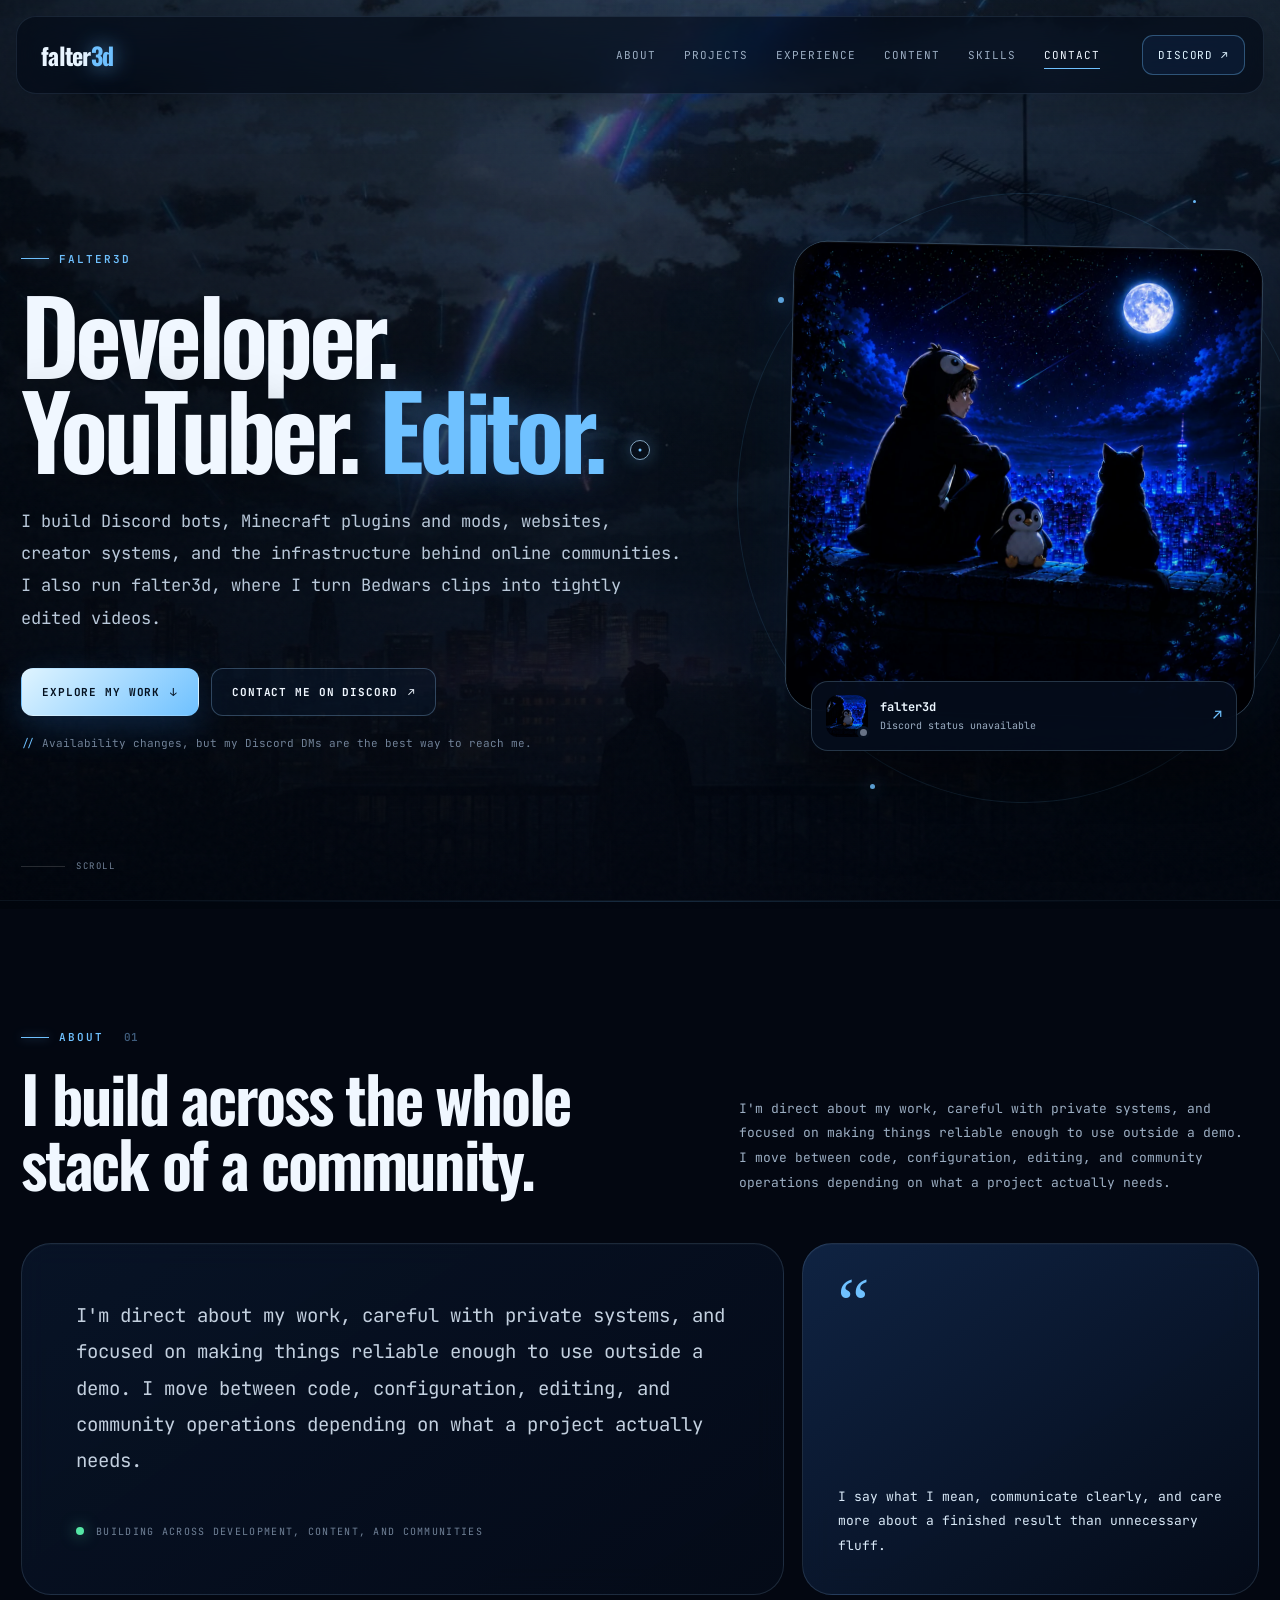
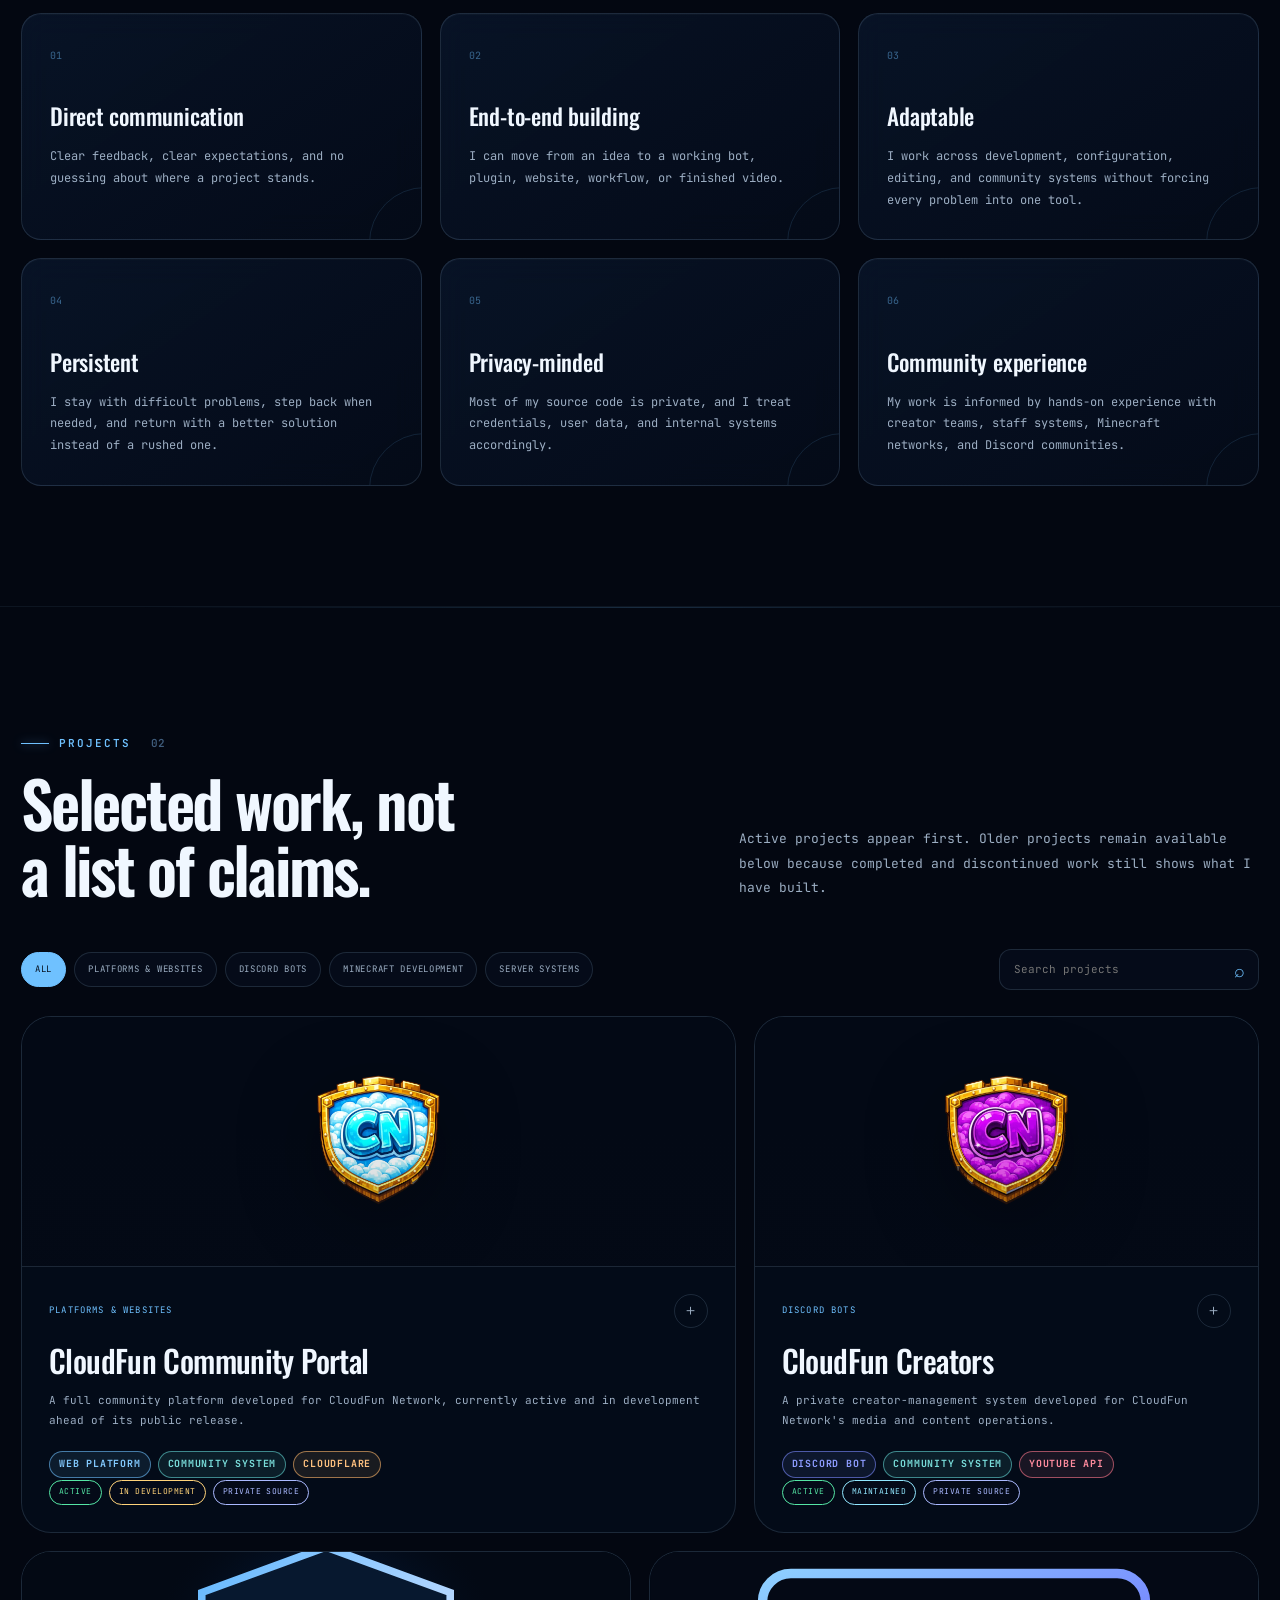
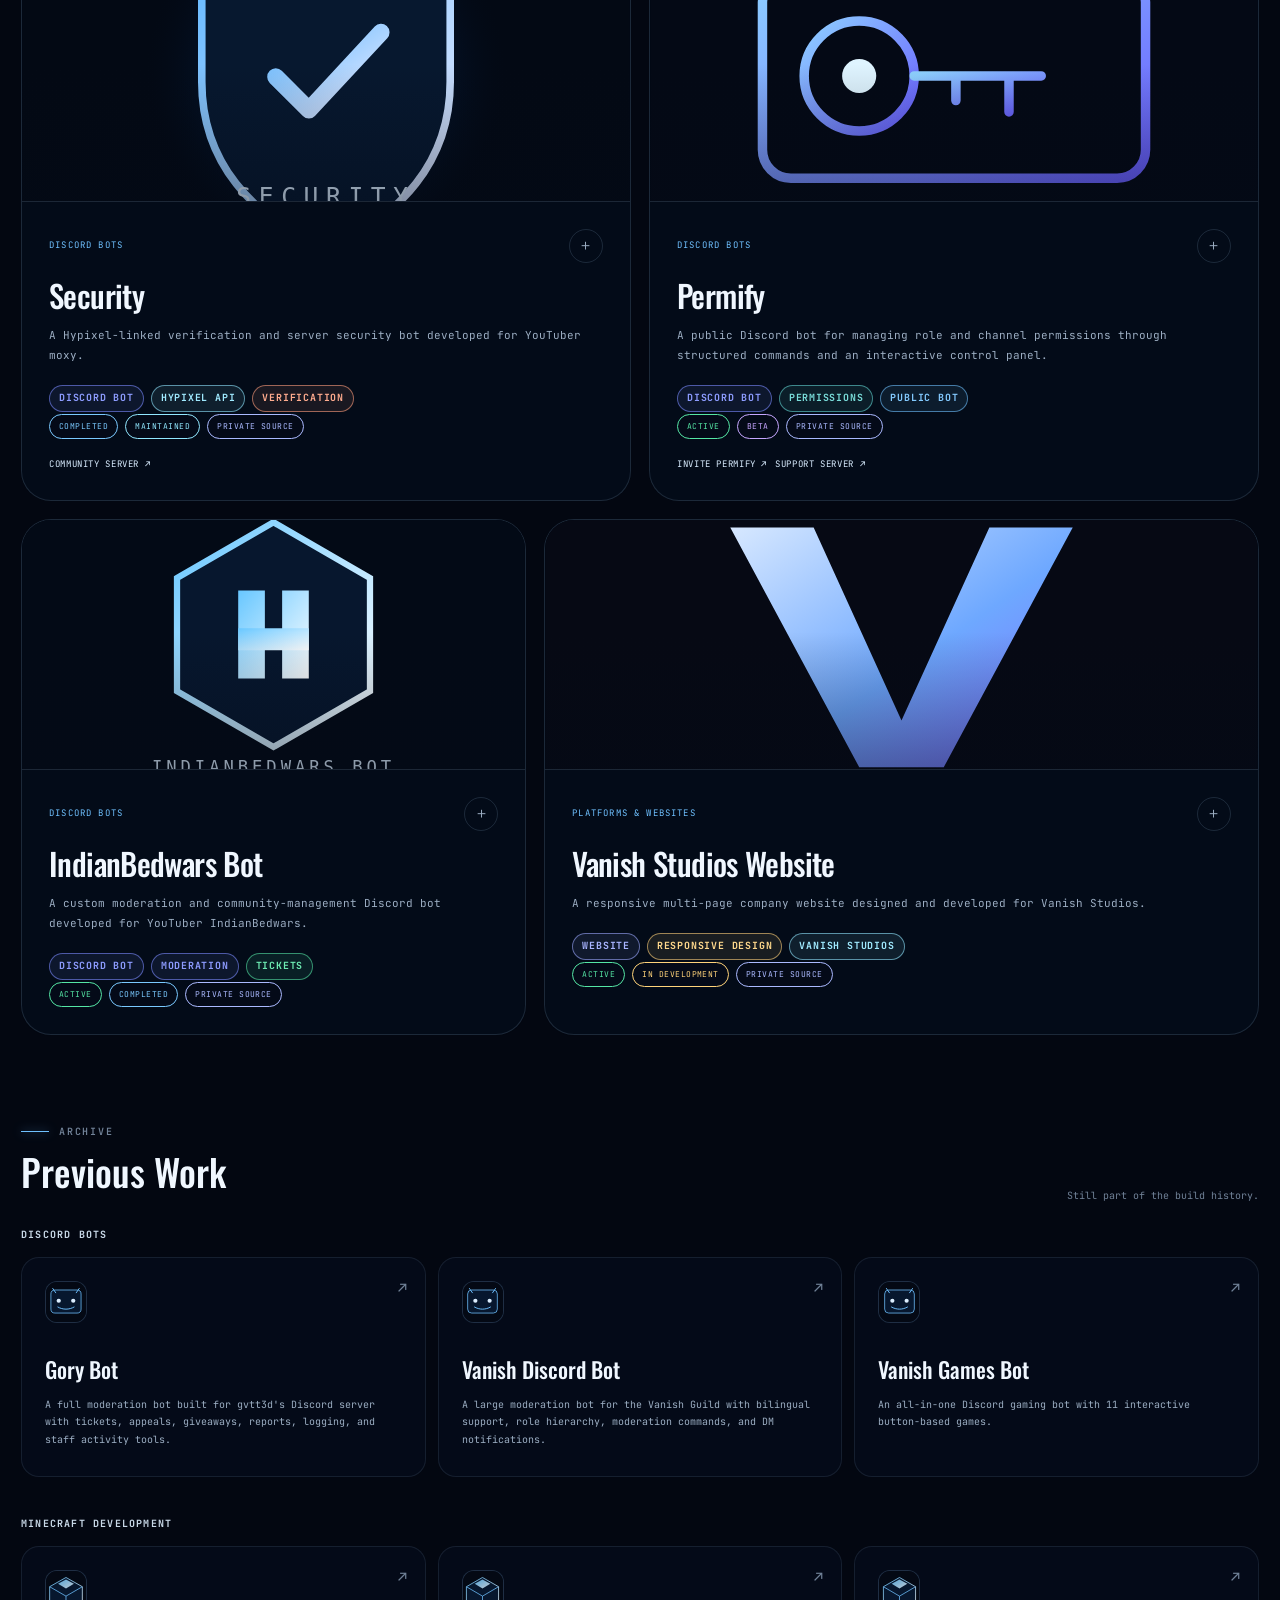
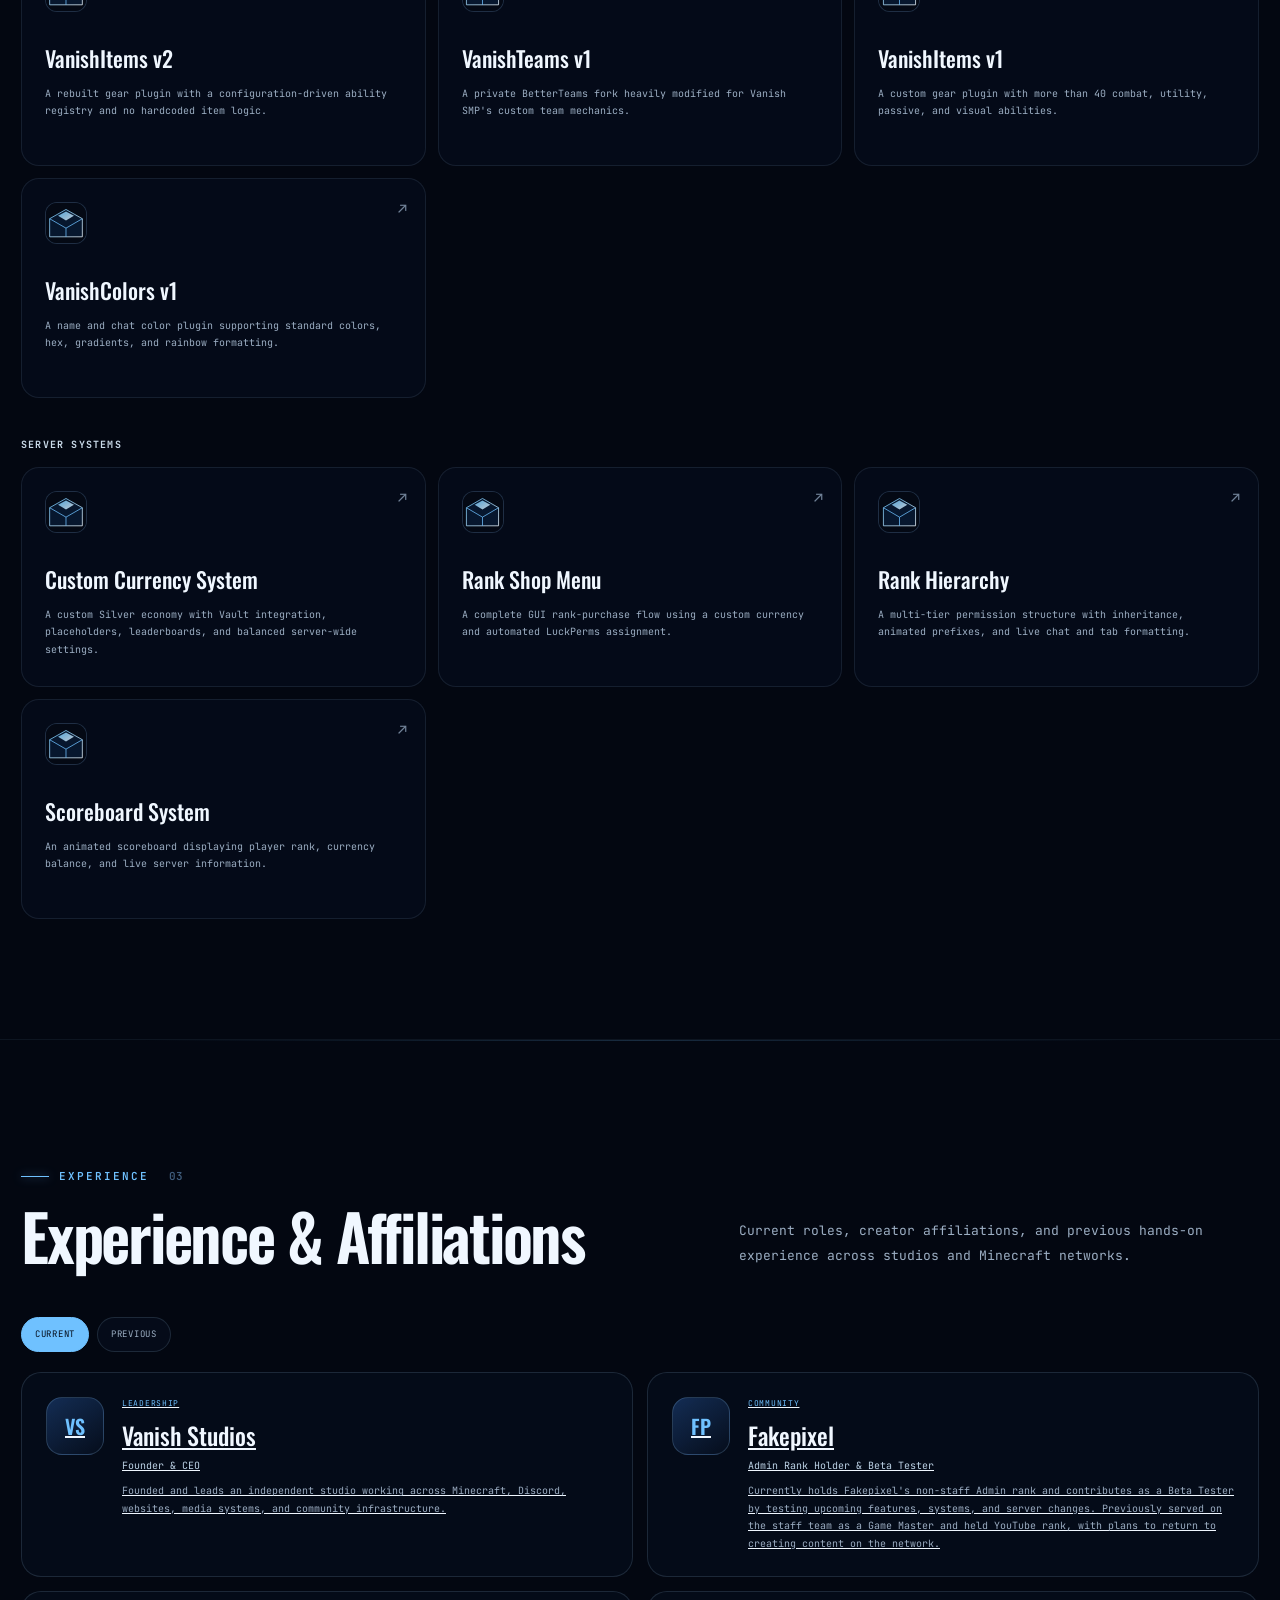
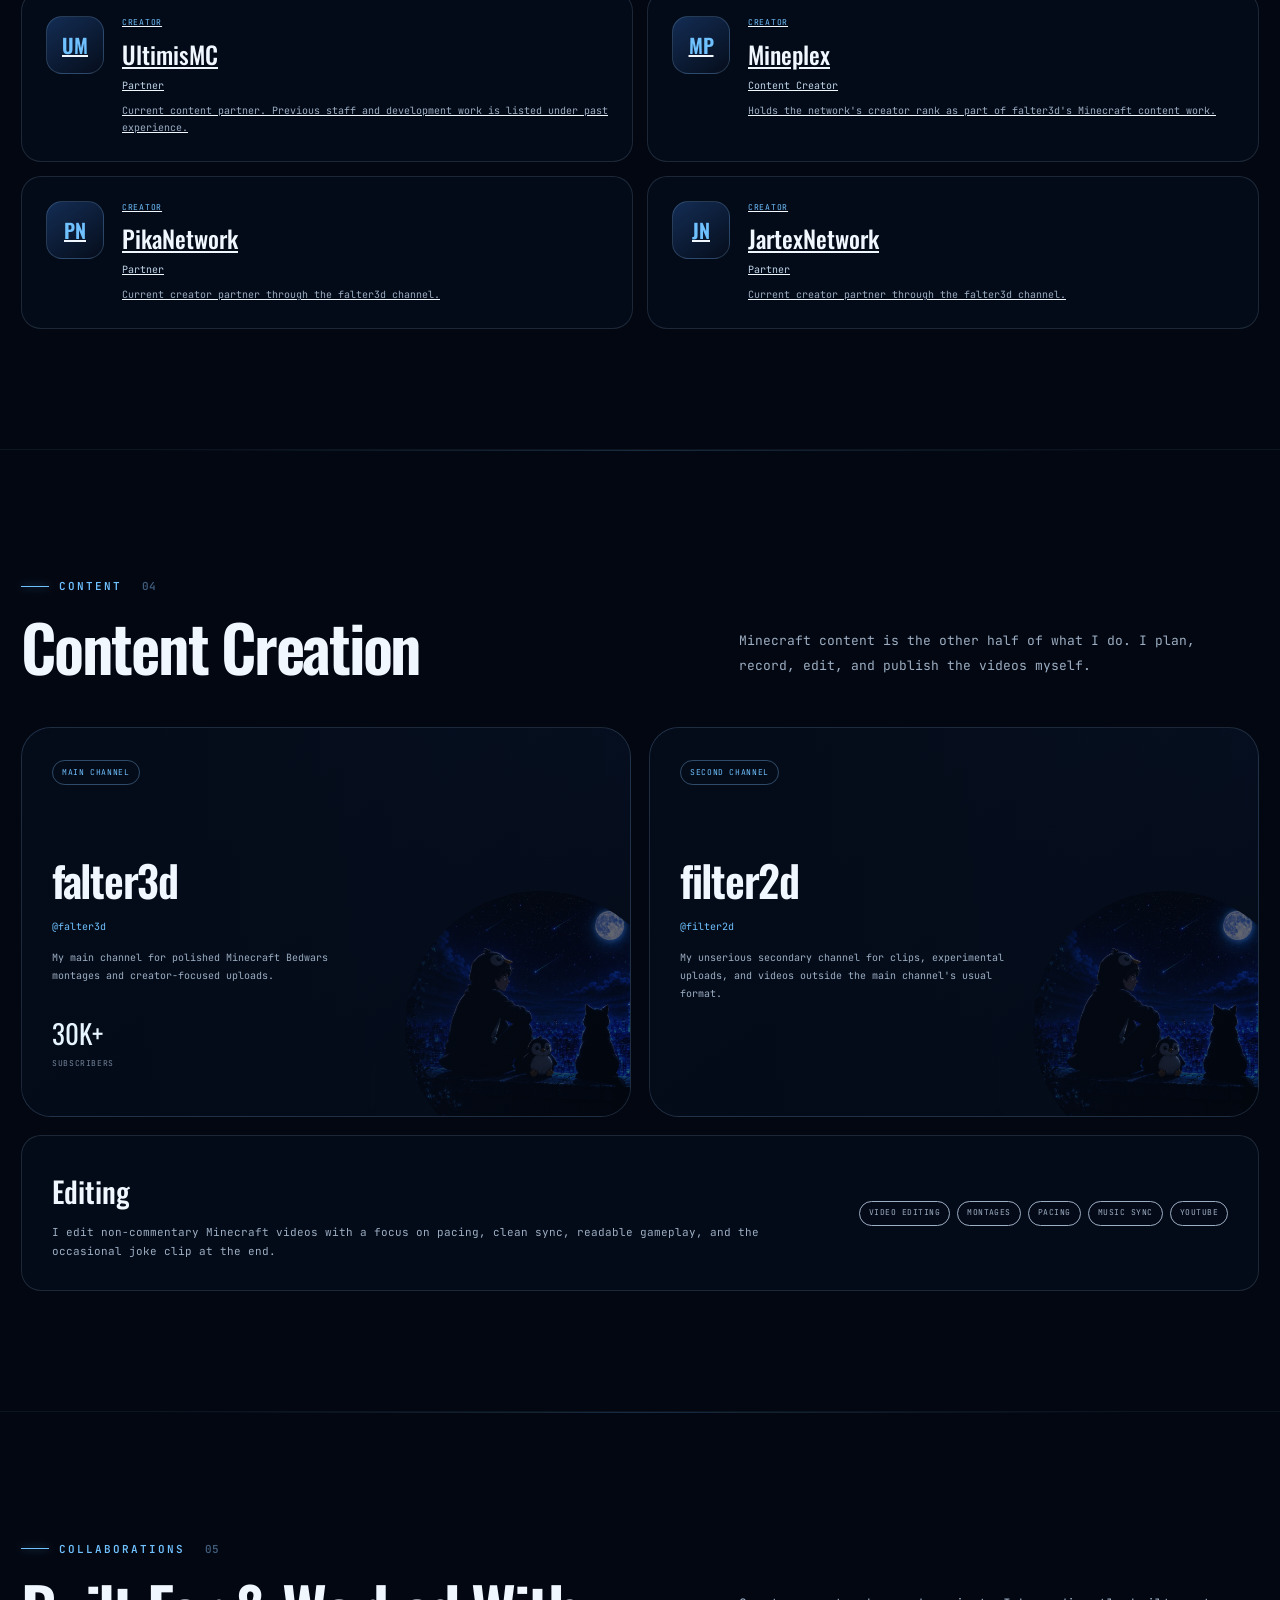
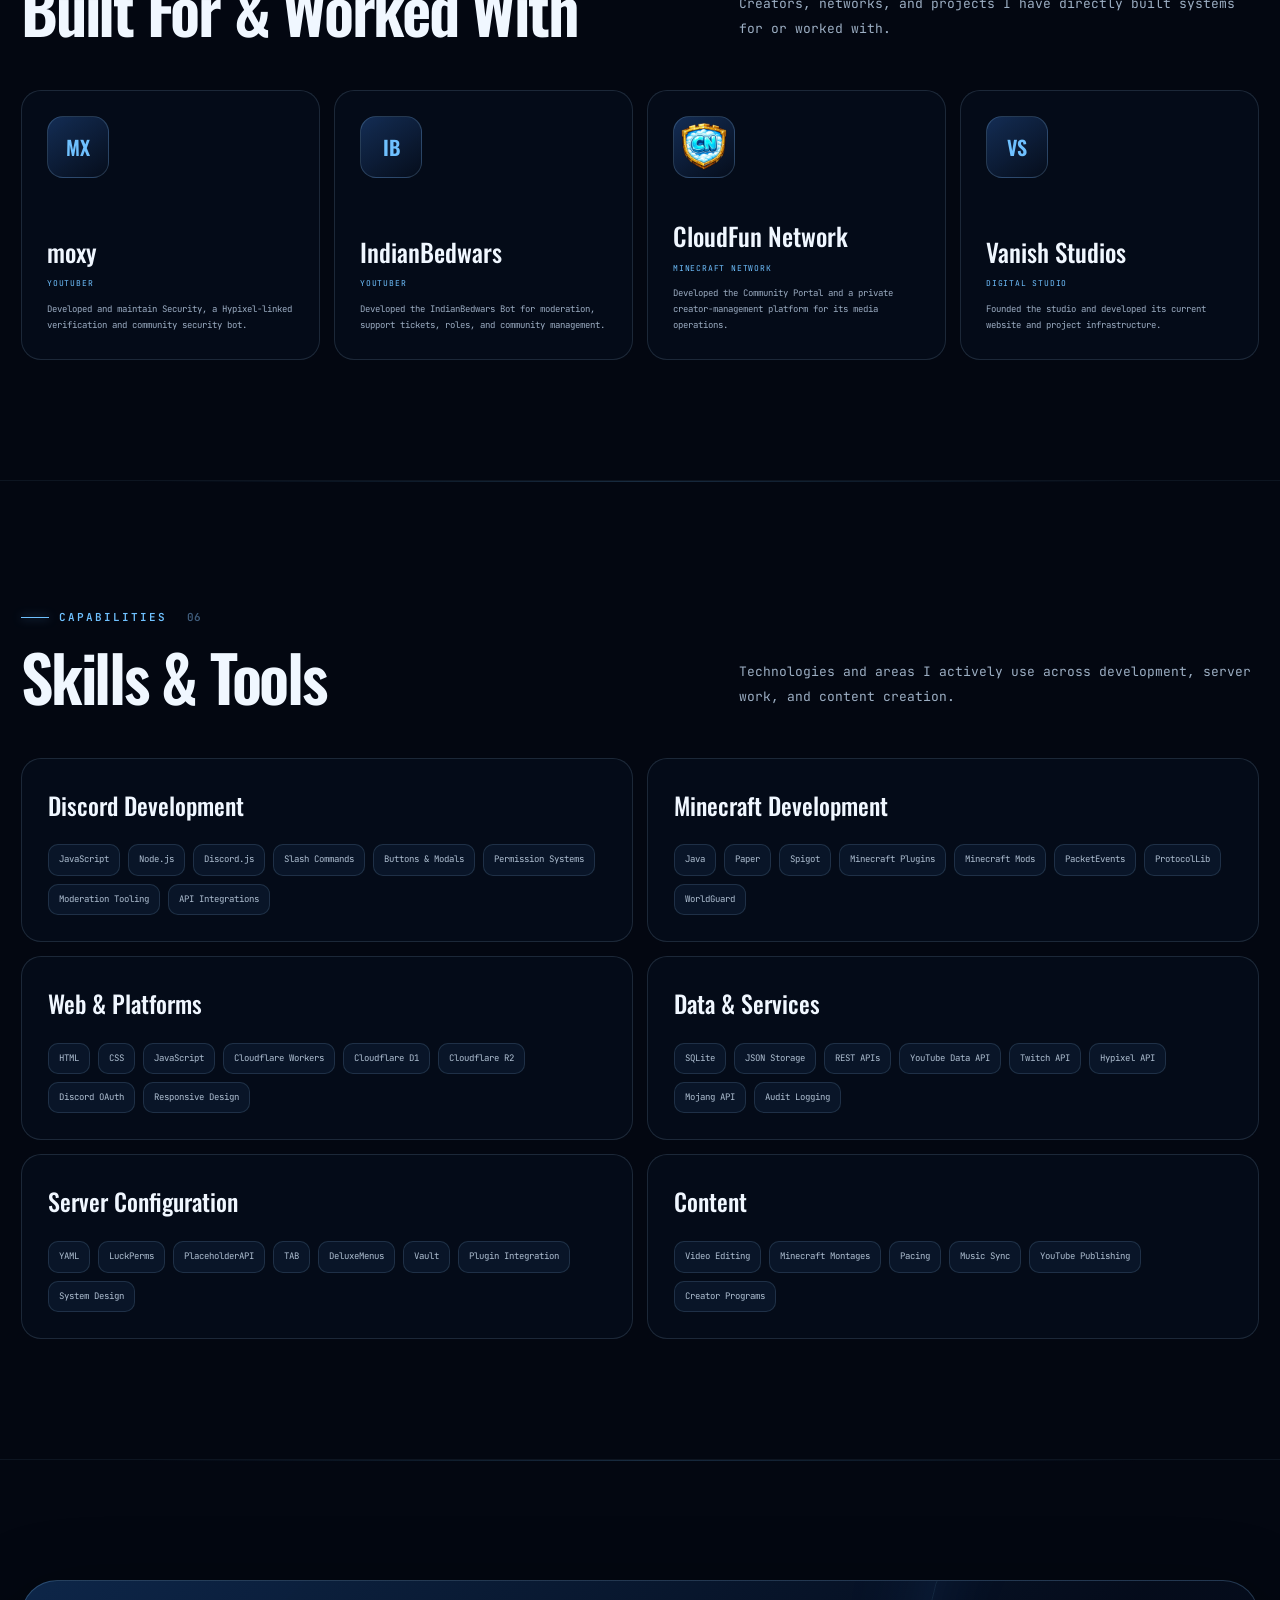
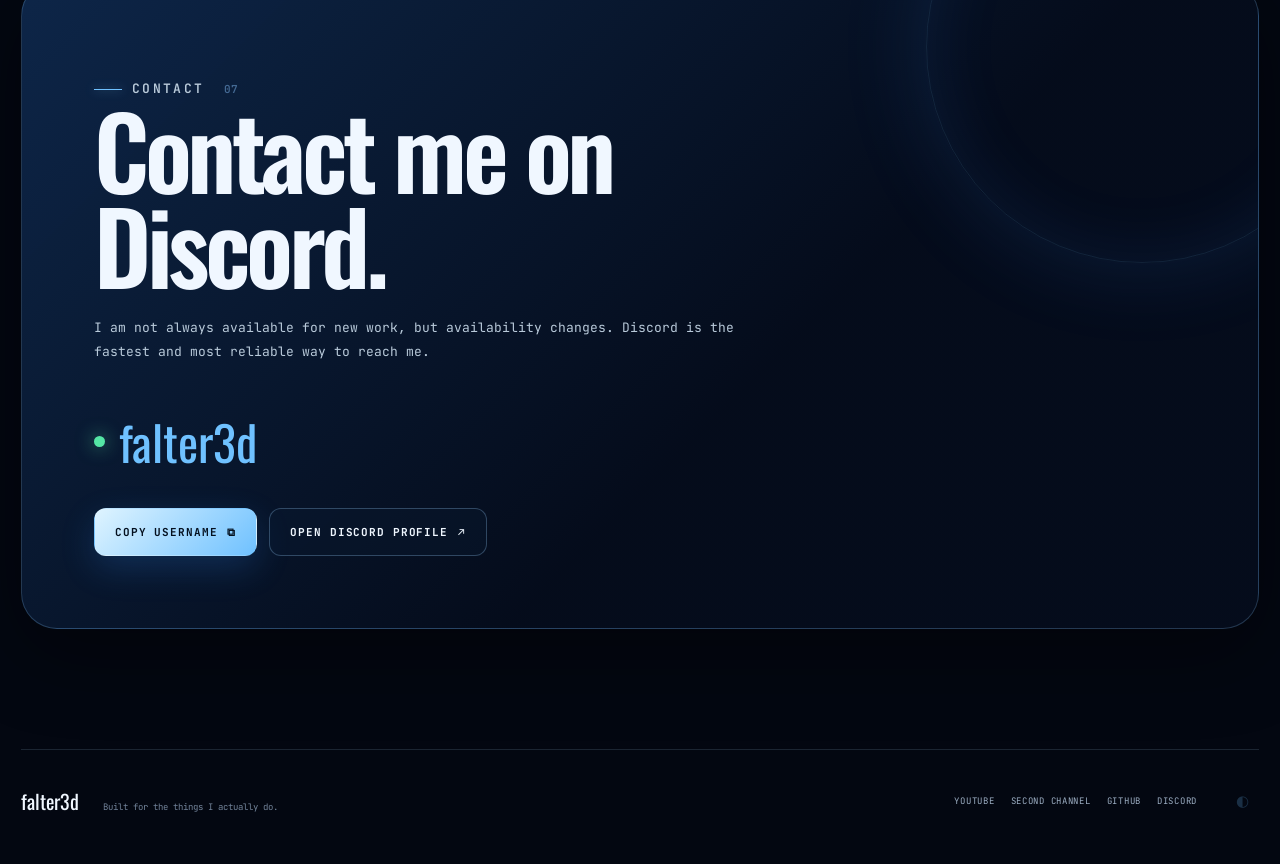
==== index.html @ 34c2b16e "Add files via upload" ====
<!doctype html>
<html lang="en">
<head>
  <meta charset="utf-8">
  <meta name="viewport" content="width=device-width, initial-scale=1">
  <meta name="theme-color" content="#040914">
  <meta name="description" content="Developer, YouTuber, and editor creating Discord bots, Minecraft projects, websites, community platforms, and more.">
  <meta property="og:type" content="website">
  <meta property="og:url" content="https://falter3d.github.io/">
  <meta property="og:title" content="falter3d — Developer, YouTuber & Editor">
  <meta property="og:description" content="Developer, YouTuber, and editor creating Discord bots, Minecraft projects, websites, community platforms, and more.">
  <meta property="og:image" content="https://falter3d.github.io/assets/images/profile.webp">
  <meta name="twitter:card" content="summary_large_image">
  <meta name="twitter:title" content="falter3d — Developer, YouTuber & Editor">
  <meta name="twitter:description" content="Developer, YouTuber, and editor creating Discord bots, Minecraft projects, websites, community platforms, and more.">
  <meta name="twitter:image" content="https://falter3d.github.io/assets/images/profile.webp">
  <title>falter3d — Developer, YouTuber & Editor</title>
  <link rel="canonical" href="https://falter3d.github.io/">
  <link rel="icon" type="image/png" href="assets/images/favicon.png">
  <link rel="manifest" href="site.webmanifest">
  <link rel="preconnect" href="https://fonts.googleapis.com">
  <link rel="preconnect" href="https://fonts.gstatic.com" crossorigin>
  <link href="https://fonts.googleapis.com/css2?family=JetBrains+Mono:wght@400;500;600;700&family=Oswald:wght@400;500;600;700&display=swap" rel="stylesheet">
  <link rel="stylesheet" href="assets/css/styles.css">
  <script src="config.js"></script>
  <script defer src="assets/js/api.js"></script>
  <script defer src="assets/js/app.js"></script>
</head>
<body>
  <div class="loading-screen" id="loading-screen" aria-hidden="true">
    <div class="loading-moon"><span></span></div>
    <p>loading falter3d</p>
  </div>

  <div class="background-layer" aria-hidden="true"></div>
  <div class="background-noise" aria-hidden="true"></div>
  <div class="mouse-glow" id="mouse-glow" aria-hidden="true"></div>
  <div class="custom-cursor" id="custom-cursor" aria-hidden="true"><span></span></div>

  <header class="site-header" id="site-header">
    <a class="brand" href="#top" aria-label="falter3d home">
      <span class="brand-word">falter</span><span class="brand-accent">3d</span>
    </a>
    <button class="nav-toggle" id="nav-toggle" type="button" aria-expanded="false" aria-controls="main-nav">Menu</button>
    <nav class="main-nav" id="main-nav" aria-label="Main navigation"></nav>
    <a class="nav-contact" href="#contact">Discord <span>↗</span></a>
  </header>

  <main id="top">
    <section class="hero section-shell" id="home">
      <div class="hero-copy reveal">
        <p class="eyebrow" id="hero-eyebrow"></p>
        <h1 id="hero-headline"></h1>
        <p class="hero-summary" id="hero-summary"></p>
        <div class="hero-actions" id="hero-actions"></div>
        <p class="hero-availability" id="hero-availability"></p>
      </div>
      <div class="hero-visual reveal" data-delay="100">
        <div class="profile-orbit" aria-hidden="true"><i></i><i></i><i></i></div>
        <figure class="profile-frame" id="profile-admin-trigger">
          <img id="profile-image" src="assets/images/profile.webp" alt="falter3d profile artwork">
          <span class="profile-shine" aria-hidden="true"></span>
        </figure>
        <a class="presence-card" id="presence-card" href="https://discord.com/users/184491496291041280" target="_blank" rel="noopener">
          <span class="presence-avatar-wrap">
            <img id="presence-avatar" src="assets/images/favicon.png" alt="">
            <i class="presence-dot offline" id="presence-dot"></i>
          </span>
          <span class="presence-copy">
            <strong>falter3d</strong>
            <small id="presence-text">Checking Discord status…</small>
          </span>
          <span class="presence-arrow">↗</span>
        </a>
      </div>
      <a class="scroll-cue" href="#about" aria-label="Scroll to about"><span></span>scroll</a>
    </section>

    <div id="dynamic-sections"></div>
  </main>

  <footer class="site-footer">
    <div>
      <span class="footer-brand">falter3d</span>
      <span class="footer-note">Built for the things I actually do.</span>
    </div>
    <div class="footer-socials" id="footer-socials"></div>
    <button class="admin-moon" id="admin-moon" type="button" aria-label="Open site editor" title="Site editor">◐</button>
  </footer>

  <dialog class="project-modal" id="project-modal">
    <button class="modal-close" id="modal-close" type="button" aria-label="Close project">×</button>
    <div id="project-modal-content"></div>
  </dialog>

  <div class="toast-stack" id="toast-stack" aria-live="polite"></div>

  <noscript>
    <div class="noscript">This portfolio needs JavaScript to load its configurable content.</div>
  </noscript>
</body>
</html>
---- assets/css/styles.css ----
:root {
  color-scheme: dark;
  --bg: #030711;
  --bg-deep: #01040a;
  --surface: rgba(7, 15, 31, 0.74);
  --surface-strong: rgba(6, 13, 28, 0.92);
  --surface-soft: rgba(17, 31, 57, 0.56);
  --line: rgba(174, 216, 255, 0.14);
  --line-strong: rgba(130, 197, 255, 0.34);
  --text: #f0f7ff;
  --muted: #9caec3;
  --muted-2: #718298;
  --accent: #6fc1ff;
  --accent-2: #7b72ff;
  --good: #55e6a5;
  --warning: #ffd37a;
  --danger: #ff8296;
  --display: "Oswald", sans-serif;
  --mono: "JetBrains Mono", monospace;
  --radius-sm: 12px;
  --radius: 20px;
  --radius-lg: 30px;
  --shadow: 0 24px 80px rgba(0, 0, 0, 0.42);
  --max: 1240px;
  --header-height: 78px;
}

* { box-sizing: border-box; }
html { scroll-behavior: smooth; scrollbar-width: thin; scrollbar-color: rgba(111,193,255,.6) #030711; }
body {
  margin: 0;
  min-width: 320px;
  overflow-x: hidden;
  background: var(--bg);
  color: var(--text);
  font-family: var(--mono);
  font-size: 15px;
  line-height: 1.7;
  -webkit-font-smoothing: antialiased;
}
body.modal-open { overflow: hidden; }
a { color: inherit; }
button, input, textarea, select { font: inherit; }
button { color: inherit; }
img { max-width: 100%; display: block; }
::selection { color: #06101f; background: var(--accent); }

.background-layer {
  position: fixed;
  inset: 0;
  z-index: -4;
  background:
    linear-gradient(180deg, rgba(1,4,12,.34), rgba(1,4,12,.78) 54%, #020711 100%),
    radial-gradient(circle at 78% 12%, rgba(55,132,255,.11), transparent 34%),
    url("../images/bg.jpg") center top / cover no-repeat;
  transform: scale(1.02);
}
.background-layer::after {
  content: "";
  position: absolute;
  inset: 0;
  background: linear-gradient(90deg, rgba(1,5,12,.72) 0%, rgba(1,5,12,.15) 45%, rgba(1,5,12,.48) 100%);
}
.background-noise {
  position: fixed;
  inset: 0;
  z-index: -3;
  pointer-events: none;
  opacity: .035;
  background-image: url("data:image/svg+xml,%3Csvg viewBox='0 0 180 180' xmlns='http://www.w3.org/2000/svg'%3E%3Cfilter id='n'%3E%3CfeTurbulence type='fractalNoise' baseFrequency='.86' numOctaves='4' stitchTiles='stitch'/%3E%3C/filter%3E%3Crect width='100%25' height='100%25' filter='url(%23n)' opacity='.6'/%3E%3C/svg%3E");
}

.loading-screen {
  position: fixed;
  inset: 0;
  z-index: 10000;
  display: grid;
  place-items: center;
  align-content: center;
  gap: 22px;
  background: #020610;
  transition: opacity .55s ease, visibility .55s ease;
}
.loading-screen.is-hidden { opacity: 0; visibility: hidden; }
.loading-screen p { margin: 0; color: var(--muted); font-size: 11px; letter-spacing: .24em; text-transform: uppercase; }
.loading-moon {
  position: relative;
  width: 70px;
  height: 70px;
  border-radius: 50%;
  border: 1px solid rgba(111,193,255,.5);
  box-shadow: 0 0 55px rgba(79,154,255,.3), inset -12px -8px 25px rgba(70,114,255,.22);
  animation: moon-pulse 1.6s ease-in-out infinite;
}
.loading-moon::before,
.loading-moon::after,
.loading-moon span {
  content: "";
  position: absolute;
  border-radius: 50%;
  background: rgba(164,214,255,.15);
}
.loading-moon::before { width: 13px; height: 13px; left: 16px; top: 17px; }
.loading-moon::after { width: 8px; height: 8px; right: 14px; top: 29px; }
.loading-moon span { width: 17px; height: 10px; left: 25px; bottom: 13px; }
@keyframes moon-pulse { 50% { transform: scale(1.05); box-shadow: 0 0 80px rgba(79,154,255,.48), inset -12px -8px 25px rgba(70,114,255,.28); } }

.site-header {
  position: fixed;
  top: 16px;
  left: 50%;
  z-index: 100;
  width: min(calc(100% - 32px), 1320px);
  height: var(--header-height);
  padding: 0 18px 0 24px;
  display: flex;
  align-items: center;
  gap: 30px;
  transform: translateX(-50%);
  border: 1px solid rgba(167,211,255,.11);
  border-radius: 20px;
  background: rgba(3, 9, 20, .64);
  backdrop-filter: blur(20px) saturate(125%);
  box-shadow: 0 12px 50px rgba(0,0,0,.18);
  transition: background .25s ease, border-color .25s ease, transform .25s ease;
}
.site-header.scrolled { background: rgba(3,9,20,.88); border-color: rgba(126,193,255,.22); }
.brand {
  flex: 0 0 auto;
  text-decoration: none;
  font-family: var(--display);
  font-weight: 700;
  font-size: 24px;
  letter-spacing: -.03em;
  line-height: 1;
}
.brand-word { color: #eaf5ff; }
.brand-accent { color: var(--accent); text-shadow: 0 0 22px rgba(111,193,255,.7); }
.main-nav { margin-left: auto; display: flex; align-items: center; gap: 4px; }
.main-nav a {
  position: relative;
  padding: 10px 12px;
  color: var(--muted);
  text-decoration: none;
  font-size: 11px;
  letter-spacing: .09em;
  text-transform: uppercase;
  transition: color .2s ease;
}
.main-nav a::after {
  content: "";
  position: absolute;
  left: 12px;
  right: 12px;
  bottom: 5px;
  height: 1px;
  background: var(--accent);
  transform: scaleX(0);
  transform-origin: left;
  transition: transform .2s ease;
}
.main-nav a:hover,
.main-nav a.active { color: var(--text); }
.main-nav a:hover::after,
.main-nav a.active::after { transform: scaleX(1); }
.nav-contact {
  padding: 10px 15px;
  border: 1px solid rgba(111,193,255,.35);
  border-radius: 11px;
  text-decoration: none;
  color: #dff3ff;
  font-size: 11px;
  letter-spacing: .08em;
  text-transform: uppercase;
  background: rgba(53,132,255,.08);
  transition: transform .2s ease, background .2s ease, border-color .2s ease;
}
.nav-contact:hover { transform: translateY(-2px); background: rgba(53,132,255,.16); border-color: rgba(111,193,255,.65); }
.nav-toggle { display: none; margin-left: auto; border: 0; background: none; font-size: 11px; letter-spacing: .1em; text-transform: uppercase; }

.section-shell {
  width: min(calc(100% - 42px), var(--max));
  margin-inline: auto;
}
.hero {
  position: relative;
  min-height: 100svh;
  padding: calc(var(--header-height) + 105px) 0 88px;
  display: grid;
  grid-template-columns: minmax(0, 1.15fr) minmax(340px, .85fr);
  align-items: center;
  gap: clamp(40px, 7vw, 100px);
}
.hero-copy { max-width: 790px; }
.eyebrow,
.section-kicker {
  display: inline-flex;
  align-items: center;
  gap: 10px;
  margin: 0 0 18px;
  color: var(--accent);
  font-size: 11px;
  font-weight: 600;
  letter-spacing: .18em;
  text-transform: uppercase;
}
.eyebrow::before,
.section-kicker::before { content: ""; width: 28px; height: 1px; background: var(--accent); box-shadow: 0 0 10px rgba(111,193,255,.7); }
.hero h1 {
  max-width: 800px;
  margin: 0;
  font-family: var(--display);
  font-size: clamp(58px, 8vw, 116px);
  font-weight: 600;
  letter-spacing: -.045em;
  line-height: .93;
  text-wrap: balance;
  text-shadow: 0 8px 50px rgba(0,0,0,.38);
}
.hero h1 .accent-word { color: var(--accent); text-shadow: 0 0 40px rgba(88,162,255,.35); }
.hero-summary { max-width: 720px; margin: 28px 0 0; color: #b9c8d9; font-size: clamp(14px, 1.5vw, 17px); line-height: 1.9; }
.hero-actions { display: flex; flex-wrap: wrap; gap: 12px; margin-top: 34px; }
.button {
  min-height: 48px;
  padding: 0 20px;
  display: inline-flex;
  align-items: center;
  justify-content: center;
  gap: 10px;
  border: 1px solid transparent;
  border-radius: 12px;
  text-decoration: none;
  font-size: 11px;
  font-weight: 700;
  letter-spacing: .08em;
  text-transform: uppercase;
  cursor: pointer;
  transition: transform .2s ease, border-color .2s ease, background .2s ease, color .2s ease, box-shadow .2s ease;
}
.button:hover { transform: translateY(-3px); }
.button.primary { color: #04101f; background: linear-gradient(135deg, #dff4ff, var(--accent)); box-shadow: 0 12px 35px rgba(48,143,255,.2); }
.button.primary:hover { box-shadow: 0 18px 50px rgba(48,143,255,.34); }
.button.secondary { color: var(--text); border-color: rgba(155,209,255,.28); background: rgba(10,25,48,.45); }
.button.secondary:hover { border-color: rgba(155,209,255,.58); background: rgba(20,48,87,.55); }
.button.ghost { min-height: 40px; padding-inline: 14px; border-color: var(--line); color: var(--muted); background: rgba(7,15,30,.45); }
.button.ghost:hover { color: var(--text); border-color: var(--line-strong); }
.hero-availability { margin: 18px 0 0; color: var(--muted-2); font-size: 11px; }
.hero-availability::before { content: "// "; color: var(--accent); }

.hero-visual { position: relative; width: min(100%, 470px); margin-left: auto; }
.profile-frame {
  position: relative;
  z-index: 2;
  aspect-ratio: 1;
  margin: 0;
  overflow: hidden;
  border: 1px solid rgba(170,219,255,.28);
  border-radius: 34px;
  background: #030915;
  box-shadow: 0 35px 110px rgba(0,0,0,.5), 0 0 70px rgba(52,133,255,.14);
  transform: rotate(1.2deg);
  transition: transform .45s cubic-bezier(.2,.8,.2,1), border-color .3s ease;
}
.profile-frame:hover { transform: rotate(0deg) translateY(-6px); border-color: rgba(170,219,255,.55); }
.profile-frame::before {
  content: "";
  position: absolute;
  inset: 0;
  z-index: 2;
  pointer-events: none;
  box-shadow: inset 0 0 0 1px rgba(255,255,255,.04), inset 0 -110px 130px rgba(1,5,12,.38);
}
.profile-frame img { width: 100%; height: 100%; object-fit: cover; }
.profile-shine {
  position: absolute;
  z-index: 3;
  inset: -100% auto auto -60%;
  width: 50%;
  height: 260%;
  background: linear-gradient(90deg, transparent, rgba(255,255,255,.12), transparent);
  transform: rotate(25deg);
  transition: left .8s ease;
}
.profile-frame:hover .profile-shine { left: 130%; }
.profile-orbit { position: absolute; z-index: 1; inset: -52px; border: 1px solid rgba(111,193,255,.12); border-radius: 50%; animation: orbit-spin 28s linear infinite; }
.profile-orbit::before,
.profile-orbit::after,
.profile-orbit i { content: ""; position: absolute; border-radius: 50%; background: var(--accent); box-shadow: 0 0 18px rgba(111,193,255,.9); }
.profile-orbit::before { width: 6px; height: 6px; top: 17%; left: 7%; }
.profile-orbit::after { width: 4px; height: 4px; right: 2%; bottom: 30%; }
.profile-orbit i:nth-child(1) { width: 3px; height: 3px; right: 20%; top: 1%; }
.profile-orbit i:nth-child(2) { width: 5px; height: 5px; left: 23%; bottom: 2%; }
.profile-orbit i:nth-child(3) { width: 2px; height: 2px; right: 10%; top: 36%; }
@keyframes orbit-spin { to { transform: rotate(360deg); } }
.presence-card {
  position: relative;
  z-index: 4;
  width: calc(100% - 44px);
  margin: -34px auto 0;
  padding: 13px 14px;
  display: grid;
  grid-template-columns: auto 1fr auto;
  align-items: center;
  gap: 12px;
  border: 1px solid rgba(171,219,255,.2);
  border-radius: 17px;
  background: rgba(5,13,28,.88);
  backdrop-filter: blur(18px);
  box-shadow: 0 18px 50px rgba(0,0,0,.35);
  text-decoration: none;
  transition: transform .2s ease, border-color .2s ease;
}
.presence-card:hover { transform: translateY(-3px); border-color: rgba(171,219,255,.45); }
.presence-avatar-wrap { position: relative; width: 42px; height: 42px; }
.presence-avatar-wrap img { width: 42px; height: 42px; border-radius: 12px; object-fit: cover; }
.presence-dot { position: absolute; right: -2px; bottom: -2px; width: 13px; height: 13px; border: 3px solid #06101f; border-radius: 50%; background: #687386; }
.presence-dot.online { background: #3adf91; }
.presence-dot.idle { background: #ffd25f; }
.presence-dot.dnd { background: #ff6077; }
.presence-dot.offline { background: #687386; }
.presence-copy { min-width: 0; display: grid; }
.presence-copy strong { font-size: 12px; color: #edf7ff; }
.presence-copy small { overflow: hidden; color: var(--muted); font-size: 10px; text-overflow: ellipsis; white-space: nowrap; }
.presence-arrow { color: var(--accent); }
.scroll-cue {
  position: absolute;
  left: 0;
  bottom: 26px;
  display: flex;
  align-items: center;
  gap: 11px;
  color: var(--muted-2);
  text-decoration: none;
  font-size: 9px;
  letter-spacing: .18em;
  text-transform: uppercase;
}
.scroll-cue span { position: relative; width: 44px; height: 1px; overflow: hidden; background: rgba(255,255,255,.15); }
.scroll-cue span::after { content: ""; position: absolute; inset: 0; background: var(--accent); transform: translateX(-100%); animation: scroll-line 2s ease-in-out infinite; }
@keyframes scroll-line { 50%,100% { transform: translateX(100%); } }

.content-section {
  position: relative;
  padding: 120px 0;
  border-top: 1px solid rgba(157,207,255,.07);
}
.content-section::before {
  content: "";
  position: absolute;
  top: 0;
  left: 50%;
  width: min(92vw, 1000px);
  height: 1px;
  transform: translateX(-50%);
  background: linear-gradient(90deg, transparent, rgba(111,193,255,.2), transparent);
}
.section-header { display: grid; grid-template-columns: minmax(0, .9fr) minmax(300px, .7fr); align-items: end; gap: 50px; margin-bottom: 48px; }
.section-title { margin: 0; font-family: var(--display); font-size: clamp(42px, 5vw, 72px); font-weight: 600; letter-spacing: -.035em; line-height: 1.02; text-wrap: balance; }
.section-intro { margin: 0; color: var(--muted); font-size: 13px; line-height: 1.9; }
.section-number { margin-left: 10px; color: rgba(138,198,255,.45); font-family: var(--mono); font-size: 11px; letter-spacing: 0; vertical-align: top; }

.about-grid { display: grid; grid-template-columns: 1.25fr .75fr; gap: 18px; }
.about-main,
.about-quote,
.strength-card,
.glass-panel {
  border: 1px solid var(--line);
  background: linear-gradient(145deg, rgba(11,25,48,.68), rgba(5,12,26,.78));
  backdrop-filter: blur(14px);
  box-shadow: inset 0 1px rgba(255,255,255,.025);
}
.about-main { min-height: 320px; padding: clamp(28px, 5vw, 54px); border-radius: var(--radius-lg); display: flex; flex-direction: column; justify-content: space-between; }
.about-main p { max-width: 750px; margin: 0; color: #c3d0df; font-size: clamp(15px, 1.7vw, 19px); line-height: 1.9; }
.about-signal { display: flex; align-items: center; gap: 12px; margin-top: 44px; color: var(--muted-2); font-size: 10px; text-transform: uppercase; letter-spacing: .13em; }
.about-signal i { width: 8px; height: 8px; border-radius: 50%; background: var(--good); box-shadow: 0 0 15px rgba(85,230,165,.65); }
.about-quote { padding: 35px; border-radius: var(--radius-lg); display: grid; align-content: space-between; gap: 60px; background: linear-gradient(145deg, rgba(21,47,86,.72), rgba(5,12,26,.8)); }
.about-quote::before { content: "“"; color: var(--accent); font-family: Georgia, serif; font-size: 72px; line-height: .7; }
.about-quote blockquote { margin: 0; color: #d9e9f8; font-size: 13px; line-height: 1.9; }
.strength-grid { grid-column: 1 / -1; display: grid; grid-template-columns: repeat(3, 1fr); gap: 18px; }
.strength-card { position: relative; min-height: 210px; padding: 28px; border-radius: var(--radius); overflow: hidden; transition: transform .25s ease, border-color .25s ease, background .25s ease; }
.strength-card:hover { transform: translateY(-5px); border-color: rgba(111,193,255,.32); background: linear-gradient(145deg, rgba(18,39,72,.8), rgba(6,14,30,.82)); }
.strength-index { color: rgba(111,193,255,.48); font-size: 10px; }
.strength-card h3 { margin: 30px 0 10px; font-family: var(--display); font-size: 23px; font-weight: 500; letter-spacing: -.01em; }
.strength-card p { margin: 0; color: var(--muted); font-size: 12px; line-height: 1.8; }
.strength-card::after { content: ""; position: absolute; width: 110px; height: 110px; right: -60px; bottom: -60px; border: 1px solid rgba(111,193,255,.13); border-radius: 50%; }

.project-toolbar { display: flex; flex-wrap: wrap; align-items: center; justify-content: space-between; gap: 16px; margin-bottom: 26px; }
.filter-group { display: flex; flex-wrap: wrap; gap: 8px; }
.filter-button {
  padding: 9px 13px;
  border: 1px solid var(--line);
  border-radius: 999px;
  color: var(--muted);
  background: rgba(7,16,32,.58);
  font-size: 9px;
  letter-spacing: .08em;
  text-transform: uppercase;
  cursor: pointer;
  transition: color .2s ease, border-color .2s ease, background .2s ease;
}
.filter-button:hover,
.filter-button.active { color: #06101f; border-color: var(--accent); background: var(--accent); }
.project-search { position: relative; min-width: min(100%, 260px); }
.project-search input { width: 100%; height: 41px; padding: 0 40px 0 14px; border: 1px solid var(--line); border-radius: 12px; outline: none; color: var(--text); background: rgba(7,16,32,.58); font-size: 11px; }
.project-search input:focus { border-color: var(--line-strong); }
.project-search::after { content: "⌕"; position: absolute; right: 14px; top: 7px; color: var(--accent); font-size: 18px; }
.featured-grid { display: grid; grid-template-columns: repeat(12, 1fr); gap: 18px; }
.project-card {
  position: relative;
  grid-column: span 6;
  min-height: 500px;
  overflow: hidden;
  border: 1px solid var(--line);
  border-radius: var(--radius-lg);
  background: rgba(5,13,28,.78);
  backdrop-filter: blur(15px);
  cursor: pointer;
  transition: transform .35s cubic-bezier(.2,.8,.2,1), border-color .3s ease, box-shadow .3s ease;
}
.project-card:nth-child(1),
.project-card:nth-child(6) { grid-column: span 7; }
.project-card:nth-child(2),
.project-card:nth-child(5) { grid-column: span 5; }
.project-card:hover { transform: translateY(-7px); border-color: rgba(131,202,255,.4); box-shadow: 0 28px 90px rgba(0,0,0,.4), 0 0 45px rgba(54,131,255,.1); }
.project-cover { position: relative; height: 250px; overflow: hidden; background: #030915; border-bottom: 1px solid var(--line); }
.project-cover::after { content: ""; position: absolute; inset: 0; background: linear-gradient(180deg, transparent 45%, rgba(4,10,22,.38)); pointer-events: none; }
.project-cover img { width: 100%; height: 100%; object-fit: cover; transition: transform .6s cubic-bezier(.2,.8,.2,1), filter .4s ease; }
.project-cover.logo img { object-fit: contain; padding: 42px; filter: drop-shadow(0 20px 40px rgba(0,0,0,.35)); }
.project-card:hover .project-cover img { transform: scale(1.035); }
.project-body { padding: 27px; }
.project-topline { display: flex; align-items: center; justify-content: space-between; gap: 15px; margin-bottom: 15px; }
.project-category { color: var(--accent); font-size: 9px; letter-spacing: .13em; text-transform: uppercase; }
.project-open { width: 34px; height: 34px; display: grid; place-items: center; border: 1px solid var(--line); border-radius: 50%; color: var(--muted); transition: transform .25s ease, color .25s ease, border-color .25s ease; }
.project-card:hover .project-open { transform: rotate(45deg); color: var(--accent); border-color: var(--line-strong); }
.project-card h3 { margin: 0; font-family: var(--display); font-size: 31px; font-weight: 500; letter-spacing: -.02em; line-height: 1.1; }
.project-summary { margin: 13px 0 20px; color: var(--muted); font-size: 11px; line-height: 1.85; }
.badge-row, .tag-row { display: flex; flex-wrap: wrap; gap: 7px; }
.status-badge,
.tech-tag {
  display: inline-flex;
  align-items: center;
  min-height: 25px;
  padding: 3px 9px;
  border: 1px solid currentColor;
  border-radius: 999px;
  color: var(--muted);
  font-size: 8px;
  letter-spacing: .06em;
  text-transform: uppercase;
  background: rgba(6,12,25,.58);
}
.project-links-inline { display: flex; flex-wrap: wrap; gap: 8px; margin-top: 18px; }
.project-link { color: #d9edff; font-size: 9px; letter-spacing: .07em; text-transform: uppercase; text-decoration: none; }
.project-link:hover { color: var(--accent); }
.projects-empty { padding: 50px; border: 1px dashed var(--line); border-radius: var(--radius); color: var(--muted); text-align: center; }
.previous-wrap { margin-top: 80px; }
.subsection-heading { display: flex; align-items: flex-end; justify-content: space-between; gap: 30px; margin-bottom: 22px; }
.subsection-heading h3 { margin: 0; font-family: var(--display); font-size: 37px; font-weight: 500; }
.subsection-heading p { margin: 0; color: var(--muted-2); font-size: 10px; }
.previous-groups { display: grid; gap: 38px; }
.previous-group-title { margin: 0 0 14px; color: #c9d9e8; font-size: 10px; letter-spacing: .12em; text-transform: uppercase; }
.previous-grid { display: grid; grid-template-columns: repeat(3, 1fr); gap: 12px; }
.previous-card {
  position: relative;
  min-height: 220px;
  padding: 23px;
  overflow: hidden;
  border: 1px solid rgba(174,216,255,.1);
  border-radius: 18px;
  background: rgba(6,14,29,.63);
  cursor: pointer;
  transition: transform .22s ease, border-color .22s ease, background .22s ease;
}
.previous-card:hover { transform: translateY(-4px); border-color: rgba(111,193,255,.28); background: rgba(11,24,46,.76); }
.previous-card .mini-icon { width: 42px; height: 42px; margin-bottom: 28px; border: 1px solid var(--line); border-radius: 12px; overflow: hidden; background: rgba(9,21,41,.8); }
.previous-card .mini-icon img { width: 100%; height: 100%; object-fit: cover; }
.previous-card h4 { margin: 0 0 8px; font-family: var(--display); font-size: 22px; font-weight: 500; }
.previous-card p { margin: 0; color: var(--muted); font-size: 10px; line-height: 1.75; }
.previous-card .mini-arrow { position: absolute; right: 18px; top: 18px; color: var(--muted-2); }

.experience-tabs { display: flex; gap: 8px; margin-bottom: 20px; }
.experience-grid { display: grid; grid-template-columns: repeat(2, 1fr); gap: 14px; }
.experience-card { display: grid; grid-template-columns: auto 1fr; gap: 18px; padding: 24px; border: 1px solid var(--line); border-radius: var(--radius); background: rgba(6,14,29,.68); transition: transform .25s ease, border-color .25s ease; }
.experience-card:hover { transform: translateY(-4px); border-color: rgba(111,193,255,.3); }
.logo-tile { width: 58px; height: 58px; display: grid; place-items: center; overflow: hidden; border: 1px solid rgba(154,209,255,.2); border-radius: 16px; color: var(--accent); background: linear-gradient(145deg, rgba(25,56,101,.78), rgba(6,14,29,.85)); font-family: var(--display); font-size: 20px; font-weight: 600; }
.logo-tile img { width: 100%; height: 100%; object-fit: cover; }
.experience-meta { display: flex; flex-wrap: wrap; align-items: center; gap: 8px; margin-bottom: 4px; }
.experience-meta span { color: var(--accent); font-size: 8px; letter-spacing: .09em; text-transform: uppercase; }
.experience-card h3 { margin: 0; font-family: var(--display); font-size: 24px; font-weight: 500; }
.experience-role { margin: 2px 0 8px; color: #bfd5e8; font-size: 10px; }
.experience-card p { margin: 0; color: var(--muted); font-size: 10px; line-height: 1.75; }

.channel-grid { display: grid; grid-template-columns: 1fr 1fr; gap: 18px; }
.channel-card { position: relative; min-height: 390px; padding: 30px; overflow: hidden; border: 1px solid var(--line); border-radius: var(--radius-lg); background: linear-gradient(145deg, rgba(12,28,53,.8), rgba(4,11,24,.86)); text-decoration: none; transition: transform .3s ease, border-color .3s ease; }
.channel-card:hover { transform: translateY(-6px); border-color: rgba(111,193,255,.4); }
.channel-art { position: absolute; right: -45px; bottom: -45px; width: 270px; height: 270px; border-radius: 50%; overflow: hidden; opacity: .55; filter: saturate(.9); }
.channel-art img { width: 100%; height: 100%; object-fit: cover; }
.channel-card::after { content: ""; position: absolute; inset: 0; background: linear-gradient(90deg, rgba(4,11,24,.95) 20%, rgba(4,11,24,.28)); pointer-events: none; }
.channel-card-content { position: relative; z-index: 2; max-width: 60%; }
.channel-badge { display: inline-flex; padding: 5px 9px; border: 1px solid var(--line-strong); border-radius: 999px; color: var(--accent); font-size: 8px; letter-spacing: .08em; text-transform: uppercase; }
.channel-card h3 { margin: 58px 0 2px; font-family: var(--display); font-size: 43px; font-weight: 600; letter-spacing: -.03em; }
.channel-handle { color: var(--accent); font-size: 10px; }
.channel-card p { margin: 14px 0 0; color: var(--muted); font-size: 10px; line-height: 1.8; }
.channel-count { margin-top: 26px; color: #e7f5ff; font-family: var(--display); font-size: 27px; }
.channel-count small { display: block; color: var(--muted-2); font-family: var(--mono); font-size: 8px; letter-spacing: .08em; text-transform: uppercase; }
.editorial-card { margin-top: 18px; padding: 30px; display: grid; grid-template-columns: 1fr auto; align-items: center; gap: 30px; border: 1px solid var(--line); border-radius: var(--radius); background: rgba(6,14,29,.68); }
.editorial-card h3 { margin: 0 0 8px; font-family: var(--display); font-size: 29px; font-weight: 500; }
.editorial-card p { max-width: 750px; margin: 0; color: var(--muted); font-size: 11px; }
.video-grid { display: grid; grid-template-columns: repeat(3, 1fr); gap: 14px; margin-top: 18px; }
.video-card { overflow: hidden; border: 1px solid var(--line); border-radius: 18px; background: rgba(6,14,29,.72); }
.video-frame { aspect-ratio: 16/9; background: #02050a; }
.video-frame iframe { width: 100%; height: 100%; border: 0; }
.video-card-copy { padding: 18px; }
.video-card h4 { margin: 0; font-family: var(--display); font-size: 20px; font-weight: 500; }
.video-card p { margin: 6px 0 0; color: var(--muted); font-size: 9px; }

.worked-grid { display: grid; grid-template-columns: repeat(4, 1fr); gap: 14px; }
.worked-card { min-height: 270px; padding: 25px; display: flex; flex-direction: column; border: 1px solid var(--line); border-radius: var(--radius); background: rgba(6,14,29,.68); text-decoration: none; transition: transform .25s ease, border-color .25s ease; }
.worked-card:hover { transform: translateY(-5px); border-color: rgba(111,193,255,.32); }
.worked-card .logo-tile { width: 62px; height: 62px; }
.worked-card h3 { margin: auto 0 4px; font-family: var(--display); font-size: 25px; font-weight: 500; }
.worked-type { color: var(--accent); font-size: 8px; letter-spacing: .1em; text-transform: uppercase; }
.worked-card p { margin: 11px 0 0; color: var(--muted); font-size: 9px; line-height: 1.75; }

.skills-grid { display: grid; grid-template-columns: repeat(2, 1fr); gap: 14px; }
.skill-group { padding: 26px; border: 1px solid var(--line); border-radius: var(--radius); background: rgba(6,14,29,.68); }
.skill-group h3 { margin: 0 0 19px; font-family: var(--display); font-size: 24px; font-weight: 500; }
.skill-tags { display: flex; flex-wrap: wrap; gap: 8px; }
.skill-tag { padding: 7px 10px; border: 1px solid rgba(171,218,255,.14); border-radius: 10px; color: #afc0d2; background: rgba(15,32,58,.5); font-size: 9px; transition: color .2s ease, border-color .2s ease, transform .2s ease; }
.skill-tag:hover { transform: translateY(-2px); color: var(--text); border-color: rgba(111,193,255,.34); }

.contact-panel { position: relative; min-height: 430px; padding: clamp(32px, 6vw, 72px); overflow: hidden; border: 1px solid rgba(140,204,255,.23); border-radius: 36px; background: linear-gradient(135deg, rgba(15,43,80,.88), rgba(5,13,29,.9) 60%); box-shadow: var(--shadow); }
.contact-panel::after { content: ""; position: absolute; width: 430px; height: 430px; right: -100px; top: -150px; border: 1px solid rgba(111,193,255,.13); border-radius: 50%; box-shadow: 0 0 90px rgba(64,139,255,.14), inset 0 0 70px rgba(64,139,255,.1); }
.contact-content { position: relative; z-index: 2; max-width: 810px; }
.contact-panel h2 { margin: 0; font-family: var(--display); font-size: clamp(54px, 8vw, 100px); font-weight: 600; letter-spacing: -.045em; line-height: .95; }
.contact-panel p { max-width: 670px; margin: 24px 0 0; color: #b9cada; font-size: 13px; line-height: 1.9; }
.contact-username { margin-top: 36px; display: inline-flex; align-items: center; gap: 14px; color: var(--accent); font-family: var(--display); font-size: clamp(28px, 4vw, 48px); }
.contact-username i { width: 11px; height: 11px; border-radius: 50%; background: var(--good); box-shadow: 0 0 18px rgba(85,230,165,.7); }
.contact-actions { display: flex; flex-wrap: wrap; gap: 12px; margin-top: 26px; }

.site-footer { width: min(calc(100% - 42px), var(--max)); margin: 0 auto; padding: 34px 0 45px; display: grid; grid-template-columns: 1fr auto auto; align-items: center; gap: 28px; border-top: 1px solid var(--line); color: var(--muted-2); }
.footer-brand { margin-right: 15px; color: var(--text); font-family: var(--display); font-size: 20px; }
.footer-note { font-size: 9px; }
.footer-socials { display: flex; flex-wrap: wrap; gap: 16px; }
.footer-socials a { color: var(--muted); text-decoration: none; font-size: 9px; text-transform: uppercase; letter-spacing: .08em; }
.footer-socials a:hover { color: var(--accent); }
.admin-moon { width: 34px; height: 34px; display: grid; place-items: center; border: 1px solid transparent; border-radius: 50%; color: rgba(111,193,255,.22); background: transparent; cursor: pointer; transition: color .2s ease, border-color .2s ease, transform .2s ease; }
.admin-moon:hover { color: var(--accent); border-color: var(--line); transform: rotate(18deg); }

.project-modal {
  width: min(calc(100% - 28px), 1040px);
  max-height: calc(100svh - 34px);
  padding: 0;
  overflow: auto;
  border: 1px solid rgba(153,210,255,.27);
  border-radius: 28px;
  color: var(--text);
  background: rgba(4,10,22,.97);
  box-shadow: 0 35px 120px rgba(0,0,0,.75);
  backdrop-filter: blur(24px);
}
.project-modal::backdrop { background: rgba(0,3,9,.8); backdrop-filter: blur(8px); }
.project-modal[open] { animation: modal-in .25s ease both; }
@keyframes modal-in { from { opacity: 0; transform: translateY(18px) scale(.985); } }
.modal-close { position: sticky; z-index: 10; top: 18px; float: right; width: 42px; height: 42px; margin: 18px 18px 0 0; display: grid; place-items: center; border: 1px solid var(--line); border-radius: 50%; color: var(--text); background: rgba(5,14,29,.82); font-size: 25px; cursor: pointer; transition: transform .2s ease, border-color .2s ease; }
.modal-close:hover { transform: rotate(90deg); border-color: var(--line-strong); }
.modal-hero { min-height: 380px; padding: 48px; display: grid; grid-template-columns: 1.1fr .9fr; align-items: center; gap: 40px; border-bottom: 1px solid var(--line); background: linear-gradient(135deg, rgba(18,47,88,.78), rgba(4,10,22,.4)); }
.modal-hero-copy { align-self: end; }
.modal-kicker { color: var(--accent); font-size: 9px; letter-spacing: .12em; text-transform: uppercase; }
.modal-hero h2 { margin: 12px 0 15px; font-family: var(--display); font-size: clamp(44px, 7vw, 78px); font-weight: 600; letter-spacing: -.04em; line-height: .95; }
.modal-hero p { margin: 0; color: #bed0e1; font-size: 11px; line-height: 1.85; }
.modal-image { min-height: 270px; display: grid; place-items: center; overflow: hidden; border: 1px solid var(--line); border-radius: 22px; background: #030813; }
.modal-image img { width: 100%; height: 100%; max-height: 330px; object-fit: cover; }
.modal-image.logo img { object-fit: contain; padding: 38px; }
.modal-body { padding: 46px; }
.modal-layout { display: grid; grid-template-columns: minmax(0, 1.4fr) minmax(240px, .6fr); gap: 46px; }
.modal-section + .modal-section { margin-top: 42px; }
.modal-section h3 { margin: 0 0 15px; color: var(--accent); font-size: 9px; letter-spacing: .13em; text-transform: uppercase; }
.modal-section p { margin: 0; color: var(--muted); font-size: 11px; line-height: 1.9; }
.feature-list { display: grid; gap: 10px; margin: 0; padding: 0; list-style: none; }
.feature-list li { position: relative; padding: 12px 14px 12px 34px; border: 1px solid rgba(174,216,255,.09); border-radius: 12px; color: #b8c9d9; background: rgba(10,22,42,.45); font-size: 10px; }
.feature-list li::before { content: "↳"; position: absolute; left: 13px; color: var(--accent); }
.metric-grid { display: grid; gap: 9px; }
.metric { padding: 14px; border: 1px solid var(--line); border-radius: 12px; background: rgba(11,25,47,.5); }
.metric strong { display: block; font-family: var(--display); font-size: 21px; font-weight: 500; }
.metric small { color: var(--muted-2); font-size: 8px; letter-spacing: .08em; text-transform: uppercase; }
.modal-stack { display: flex; flex-wrap: wrap; gap: 7px; }
.modal-links { display: grid; gap: 8px; }
.modal-links .button { width: 100%; }
.developed-for { padding: 16px; border: 1px solid var(--line); border-radius: 14px; background: rgba(11,25,47,.5); }
.developed-for small { display: block; color: var(--muted-2); font-size: 8px; letter-spacing: .08em; text-transform: uppercase; }
.developed-for strong { display: block; margin-top: 4px; font-family: var(--display); font-size: 22px; font-weight: 500; }
.developed-for span { color: var(--accent); font-size: 9px; }
.modal-gallery { display: grid; grid-template-columns: repeat(2, 1fr); gap: 12px; margin-top: 14px; }
.modal-gallery figure { margin: 0; overflow: hidden; border: 1px solid var(--line); border-radius: 15px; }
.modal-gallery img { width: 100%; aspect-ratio: 16/10; object-fit: cover; }
.modal-gallery figcaption { padding: 10px; color: var(--muted); font-size: 8px; }

.toast-stack { position: fixed; z-index: 20000; right: 18px; bottom: 18px; display: grid; gap: 10px; }
.toast { min-width: 240px; padding: 13px 15px; border: 1px solid var(--line-strong); border-radius: 12px; color: #dff1ff; background: rgba(5,14,29,.95); box-shadow: 0 15px 50px rgba(0,0,0,.45); font-size: 10px; animation: toast-in .25s ease; }
@keyframes toast-in { from { opacity: 0; transform: translateY(8px); } }
.noscript { position: fixed; z-index: 20000; inset: auto 20px 20px; padding: 15px; border: 1px solid var(--danger); background: #13070b; color: #ffd8df; }

.reveal { opacity: 0; transform: translateY(24px); transition: opacity .7s ease, transform .7s cubic-bezier(.2,.8,.2,1); }
.reveal.is-visible { opacity: 1; transform: none; }

.mouse-glow { position: fixed; z-index: -1; width: 520px; height: 520px; border-radius: 50%; pointer-events: none; background: radial-gradient(circle, rgba(55,137,255,.12), rgba(55,137,255,.035) 42%, transparent 70%); transform: translate(-50%, -50%); opacity: 0; transition: opacity .3s ease; }
.custom-cursor { position: fixed; z-index: 30000; top: 0; left: 0; width: 28px; height: 28px; pointer-events: none; transform: translate(-50%, -50%); transition: width .18s ease, height .18s ease, opacity .2s ease; }
.custom-cursor::before { content: ""; position: absolute; inset: 4px; border: 1px solid rgba(178,222,255,.72); border-radius: 50%; box-shadow: 0 0 17px rgba(111,193,255,.32); }
.custom-cursor span { position: absolute; left: 50%; top: 50%; width: 3px; height: 3px; border-radius: 50%; background: var(--accent); transform: translate(-50%, -50%); }
.custom-cursor.hovering { width: 46px; height: 46px; }
.custom-cursor.hovering::before { background: rgba(111,193,255,.08); border-color: var(--accent); }
@media (pointer: fine) { body.cursor-enabled, body.cursor-enabled a, body.cursor-enabled button, body.cursor-enabled input, body.cursor-enabled textarea, body.cursor-enabled select, body.cursor-enabled [role="button"] { cursor: none !important; } }

@media (max-width: 1050px) {
  .main-nav a { padding-inline: 8px; }
  .nav-contact { display: none; }
  .hero { grid-template-columns: 1fr .75fr; gap: 45px; }
  .hero h1 { font-size: clamp(56px, 9vw, 90px); }
  .profile-orbit { inset: -30px; }
  .strength-grid { grid-template-columns: repeat(2, 1fr); }
  .worked-grid { grid-template-columns: repeat(2, 1fr); }
  .previous-grid { grid-template-columns: repeat(2, 1fr); }
}

@media (max-width: 820px) {
  :root { --header-height: 64px; }
  .site-header { top: 10px; width: calc(100% - 20px); height: var(--header-height); padding: 0 15px 0 18px; border-radius: 16px; }
  .nav-toggle { display: block; }
  .main-nav { position: absolute; top: calc(100% + 8px); left: 0; right: 0; padding: 12px; display: none; flex-direction: column; align-items: stretch; border: 1px solid var(--line); border-radius: 16px; background: rgba(3,9,20,.97); box-shadow: var(--shadow); }
  .main-nav.open { display: flex; }
  .main-nav a { padding: 11px 12px; border-radius: 9px; }
  .main-nav a:hover { background: rgba(111,193,255,.07); }
  .main-nav a::after { display: none; }
  .hero { min-height: auto; padding-top: 140px; grid-template-columns: 1fr; }
  .hero-copy { order: 2; }
  .hero-visual { order: 1; width: min(78vw, 420px); margin: 0 auto; }
  .scroll-cue { display: none; }
  .section-header { grid-template-columns: 1fr; align-items: start; gap: 16px; }
  .content-section { padding-block: 85px; }
  .about-grid { grid-template-columns: 1fr; }
  .strength-grid { grid-template-columns: 1fr 1fr; }
  .featured-grid { grid-template-columns: 1fr; }
  .project-card, .project-card:nth-child(n) { grid-column: auto; }
  .experience-grid { grid-template-columns: 1fr; }
  .channel-grid { grid-template-columns: 1fr; }
  .worked-grid { grid-template-columns: 1fr 1fr; }
  .skills-grid { grid-template-columns: 1fr; }
  .video-grid { grid-template-columns: 1fr; }
  .modal-hero { grid-template-columns: 1fr; padding: 38px 30px; }
  .modal-image { order: -1; min-height: 220px; }
  .modal-layout { grid-template-columns: 1fr; }
  .modal-body { padding: 35px 30px; }
  .site-footer { grid-template-columns: 1fr auto; }
  .footer-socials { grid-column: 1 / -1; grid-row: 2; }
}

@media (max-width: 560px) {
  .section-shell { width: min(calc(100% - 24px), var(--max)); }
  .hero { padding-top: 118px; gap: 38px; }
  .hero-visual { width: min(88vw, 390px); }
  .profile-frame { border-radius: 26px; }
  .profile-orbit { display: none; }
  .presence-card { width: calc(100% - 24px); }
  .hero h1 { font-size: clamp(51px, 16vw, 75px); }
  .hero-summary { font-size: 13px; }
  .button { width: 100%; }
  .hero-actions { display: grid; }
  .strength-grid { grid-template-columns: 1fr; }
  .strength-card { min-height: 185px; }
  .project-toolbar { align-items: stretch; }
  .project-search { width: 100%; }
  .project-card { min-height: auto; }
  .project-cover { height: 205px; }
  .project-card h3 { font-size: 28px; }
  .previous-grid { grid-template-columns: 1fr; }
  .experience-card { grid-template-columns: 1fr; }
  .channel-card { min-height: 360px; }
  .channel-card-content { max-width: 75%; }
  .channel-art { width: 230px; height: 230px; opacity: .43; }
  .editorial-card { grid-template-columns: 1fr; }
  .worked-grid { grid-template-columns: 1fr; }
  .contact-panel { padding: 35px 24px; min-height: 390px; }
  .contact-actions { display: grid; }
  .site-footer { width: calc(100% - 24px); grid-template-columns: 1fr auto; }
  .footer-note { display: block; margin-top: 4px; }
  .modal-hero { padding: 72px 22px 30px; }
  .modal-body { padding: 30px 22px; }
  .modal-gallery { grid-template-columns: 1fr; }
}

@media (pointer: coarse), (max-width: 820px) {
  .custom-cursor, .mouse-glow { display: none !important; }
}

@media (prefers-reduced-motion: reduce) {
  html { scroll-behavior: auto; }
  *, *::before, *::after { animation-duration: .001ms !important; animation-iteration-count: 1 !important; transition-duration: .001ms !important; scroll-behavior: auto !important; }
  .reveal { opacity: 1; transform: none; }
  .custom-cursor, .mouse-glow { display: none !important; }
}

.project-tag-row { display: flex; flex-wrap: wrap; gap: 7px; margin: 14px 0 2px; }
.project-tag {
  --tag-color: var(--accent);
  display: inline-flex;
  align-items: center;
  gap: 6px;
  min-height: 25px;
  padding: 4px 9px;
  border: 1px solid color-mix(in srgb, var(--tag-color) 58%, transparent);
  border-radius: 999px;
  background: color-mix(in srgb, var(--tag-color) 9%, transparent);
  color: color-mix(in srgb, var(--tag-color) 86%, white);
  font-size: .62rem;
  font-weight: 700;
  letter-spacing: .08em;
  text-transform: uppercase;
}
.project-tag span { font-size: .78rem; line-height: 1; }
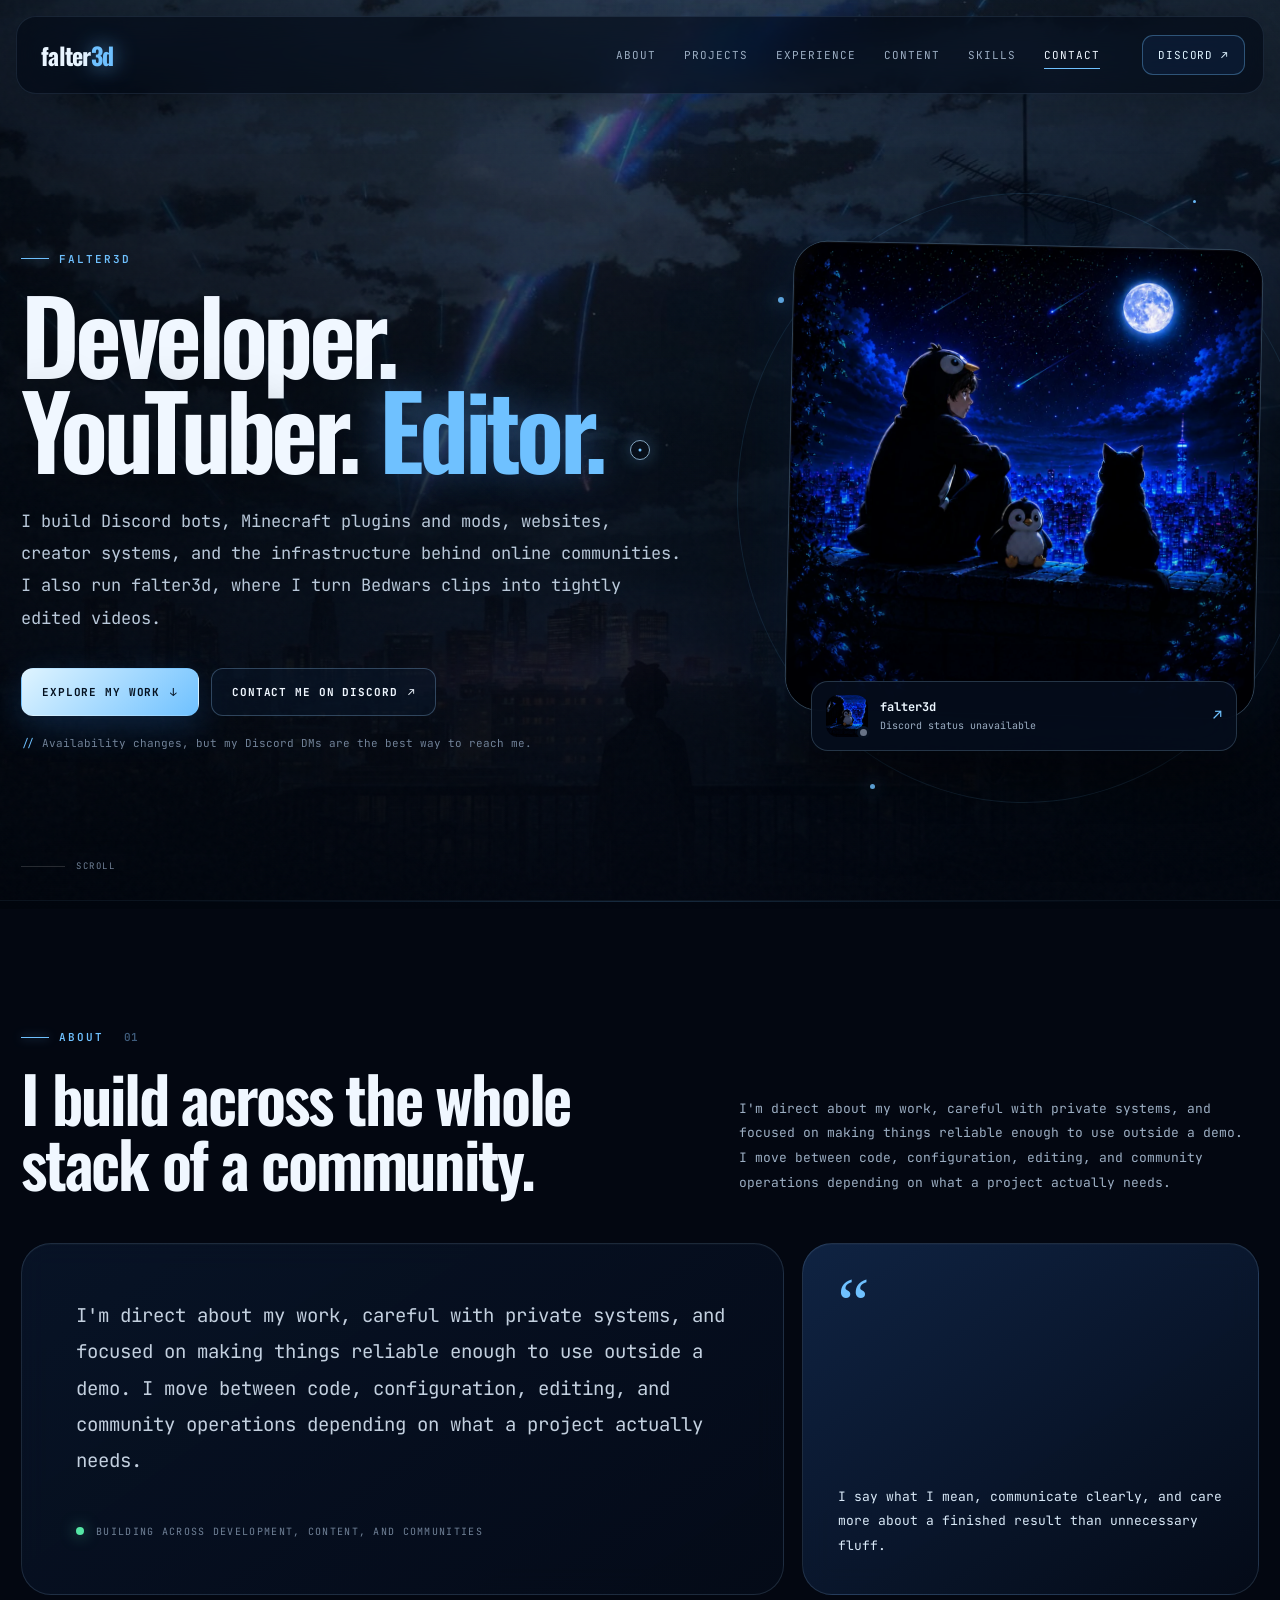
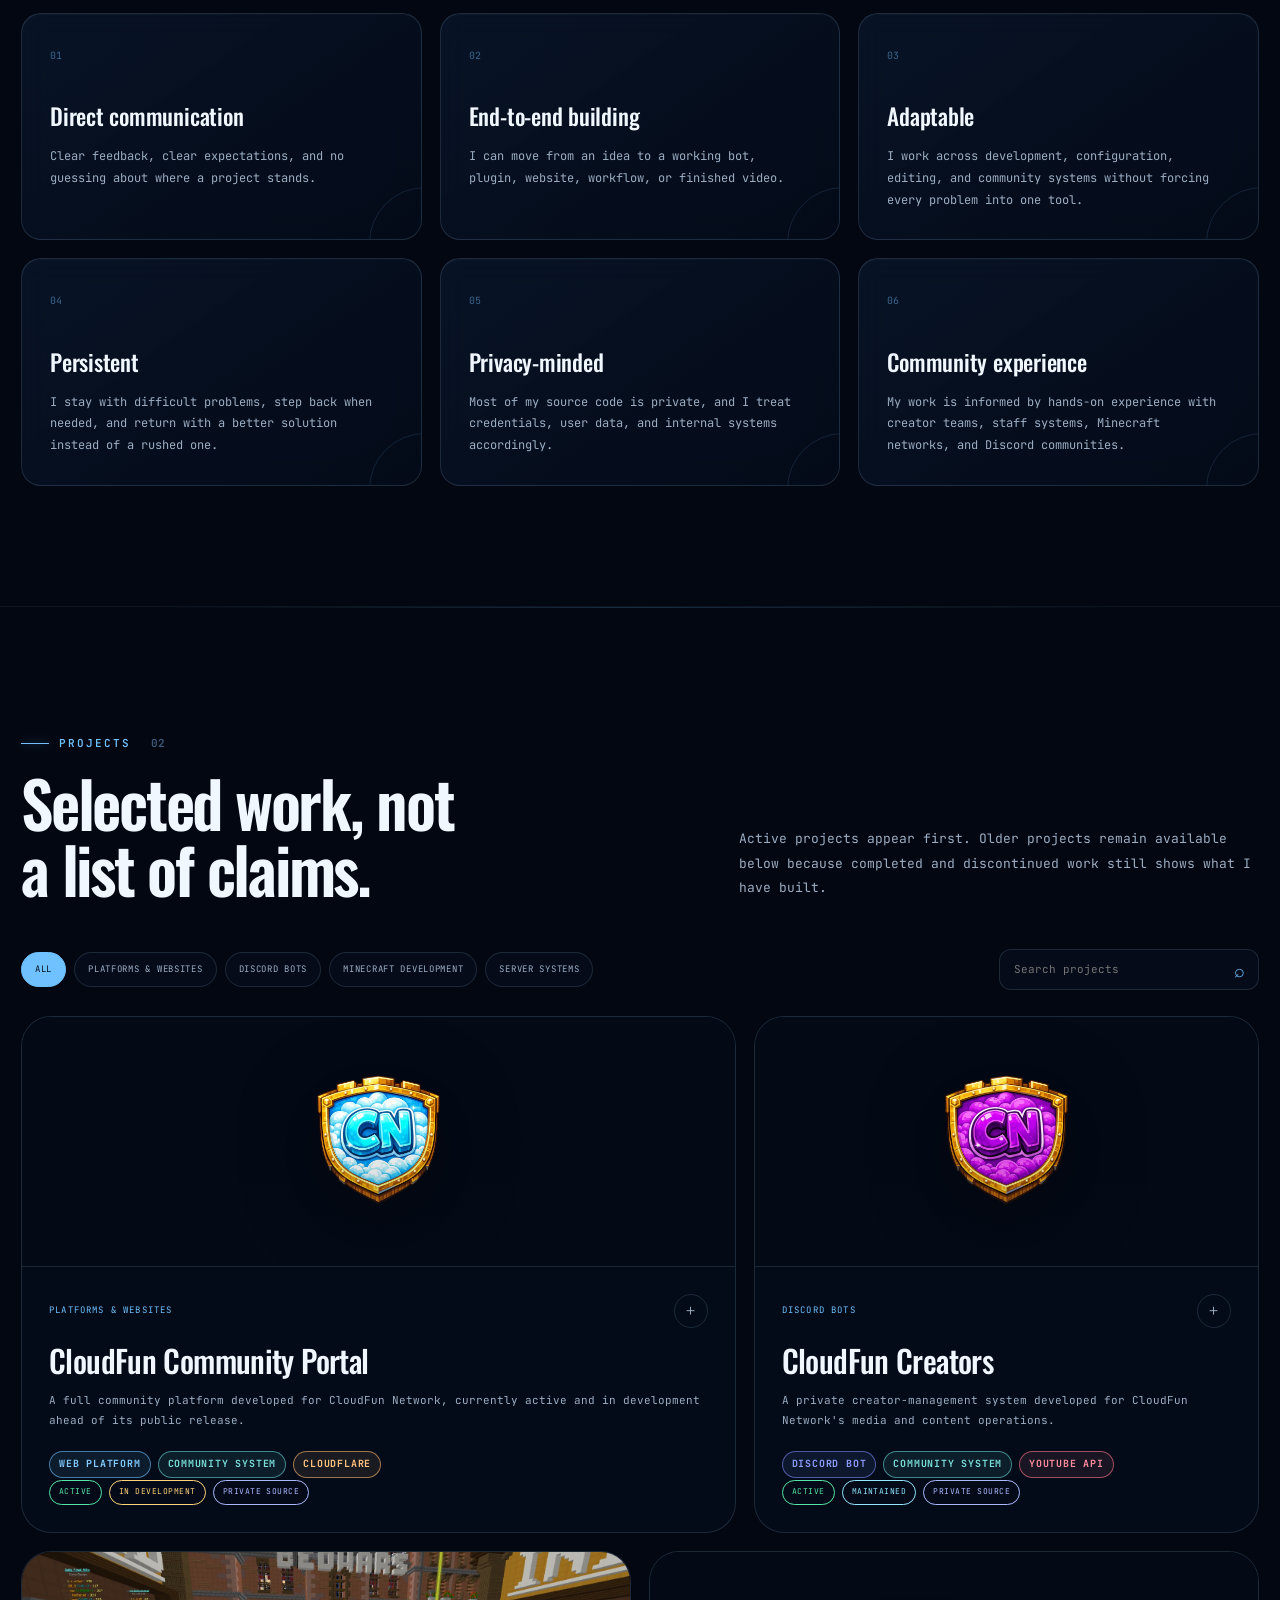
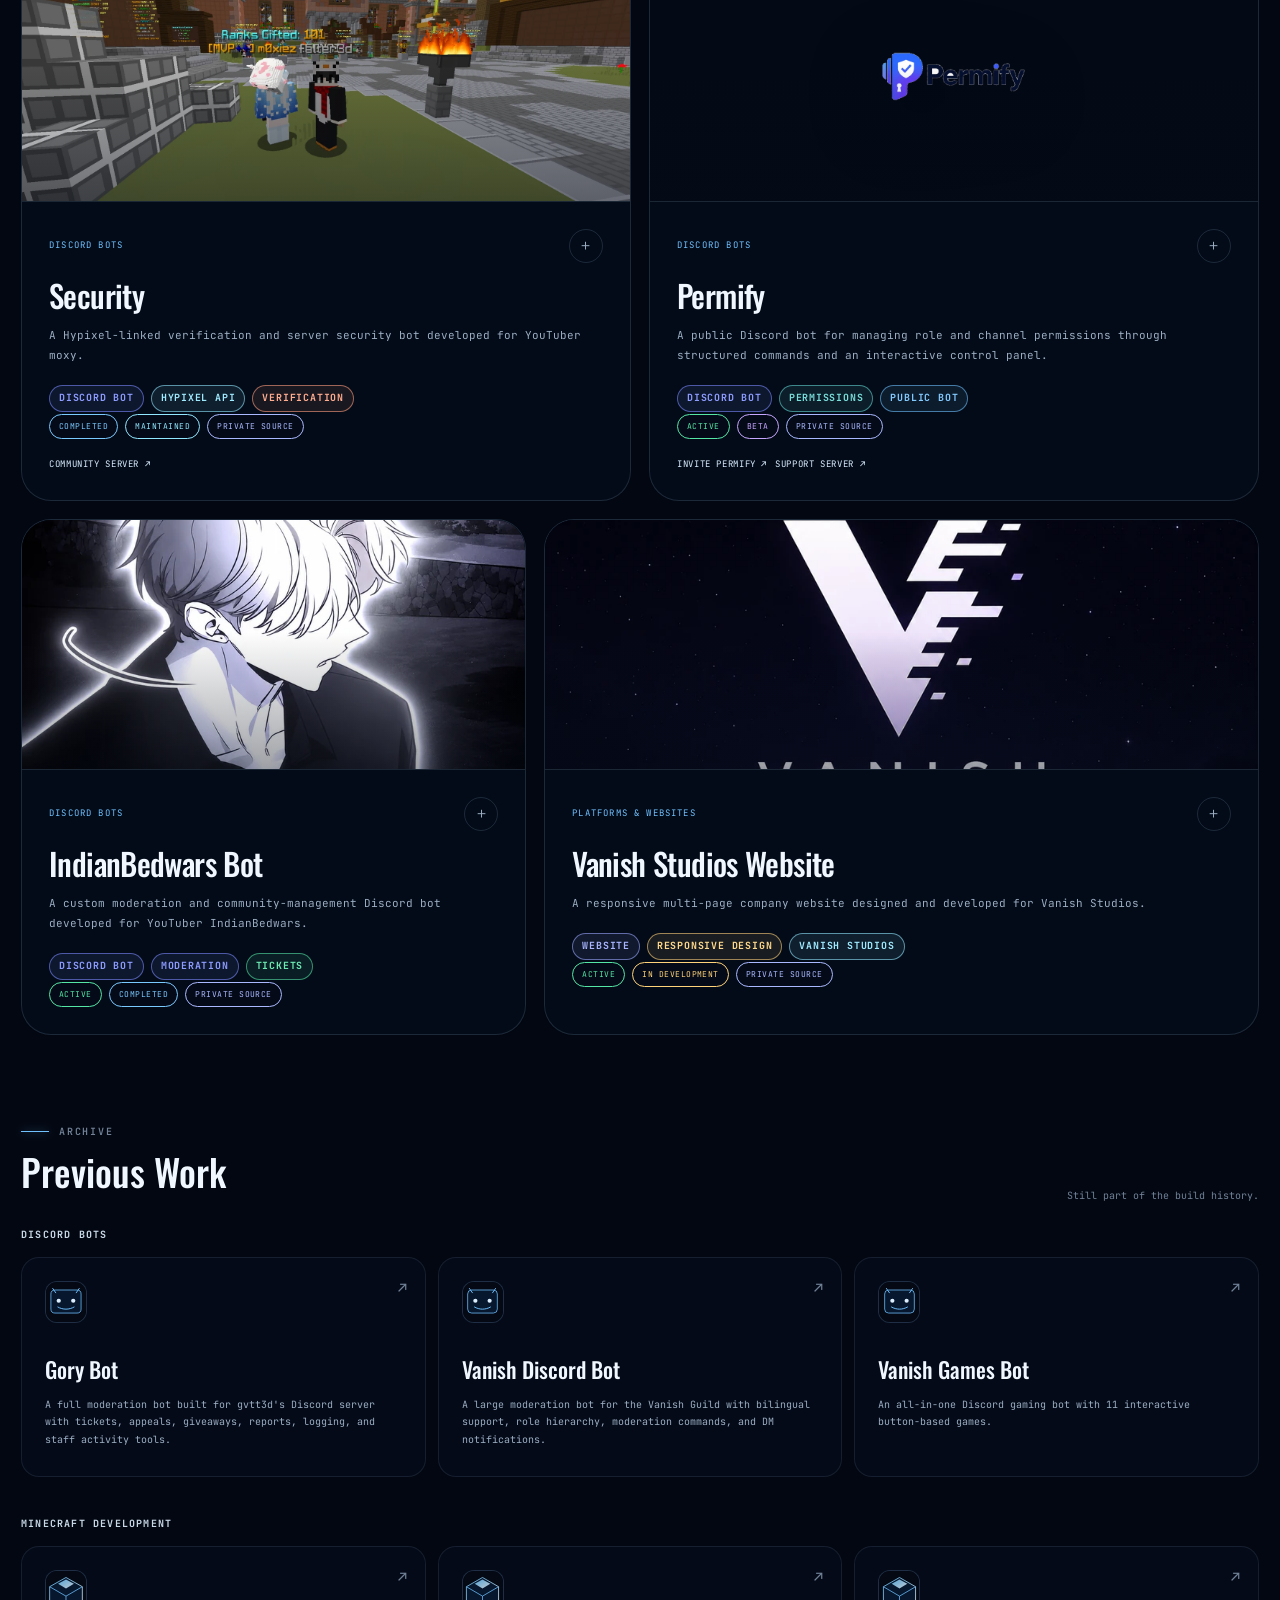
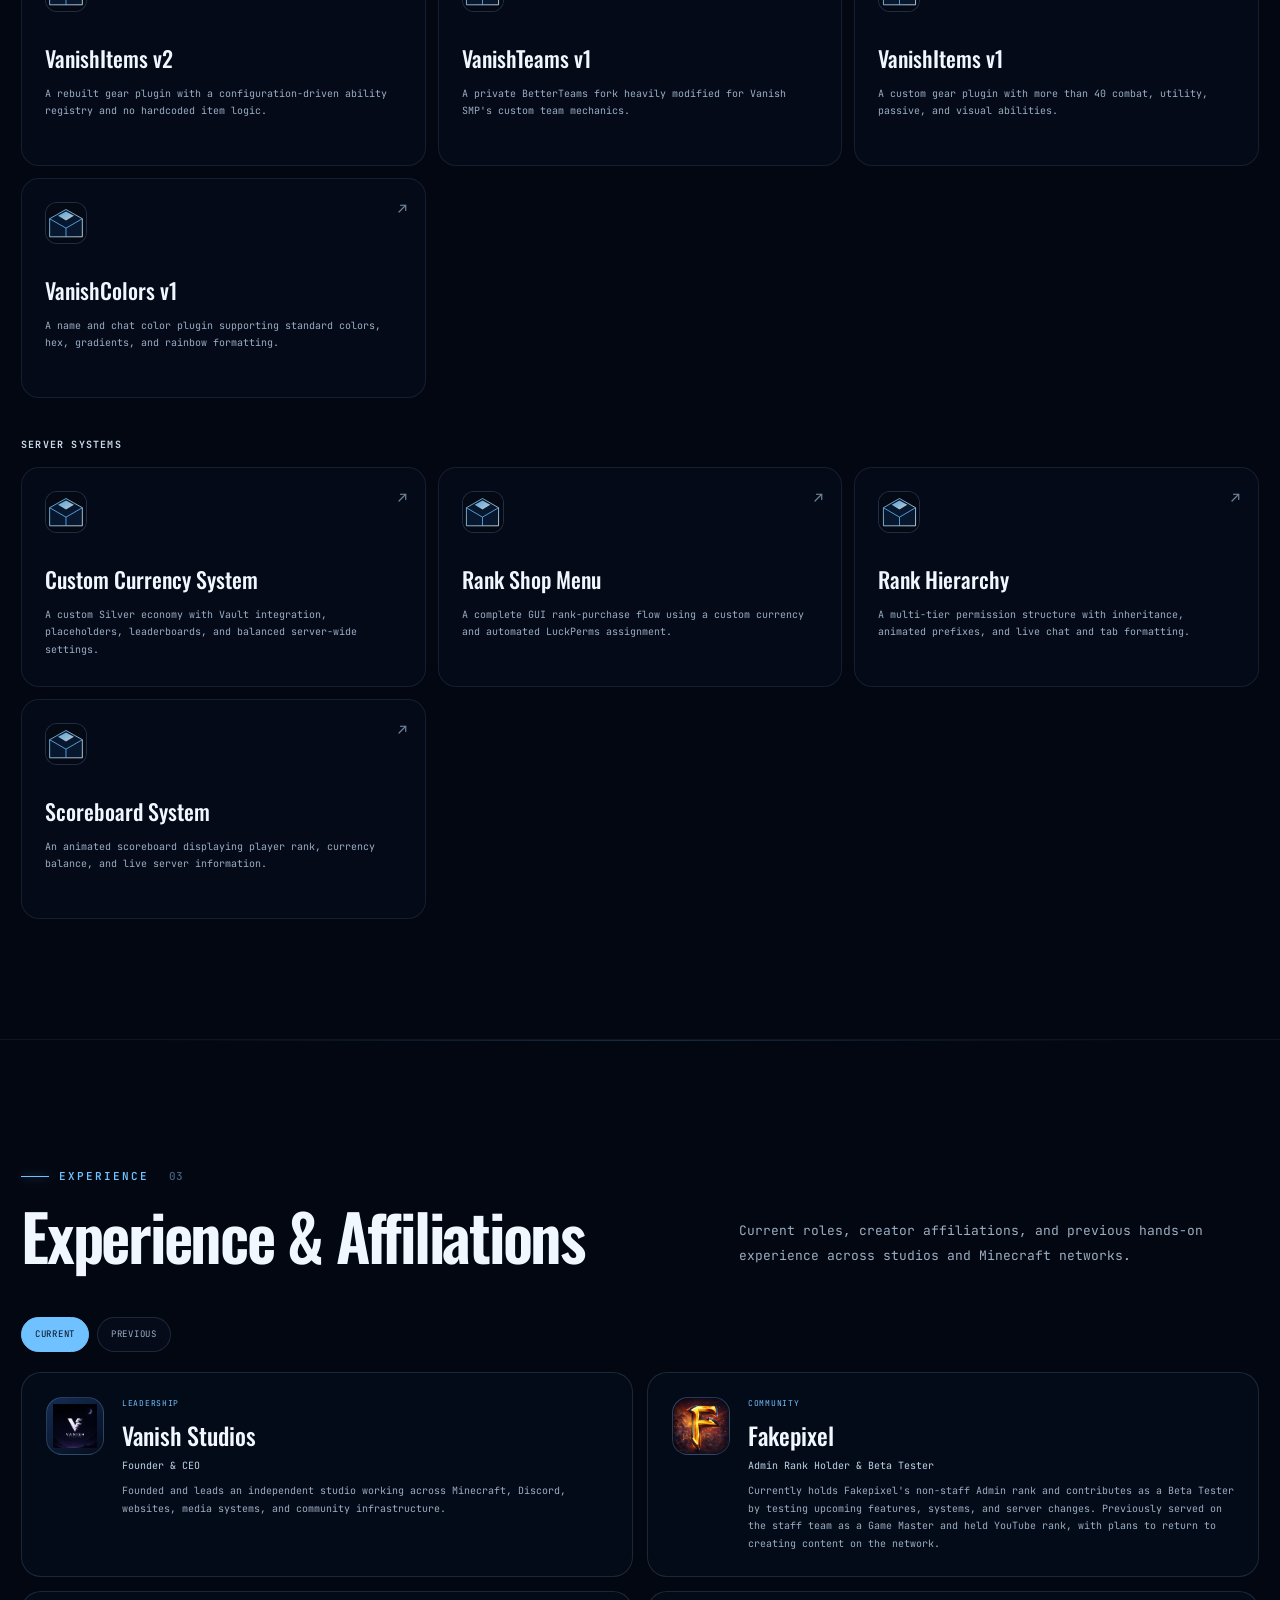
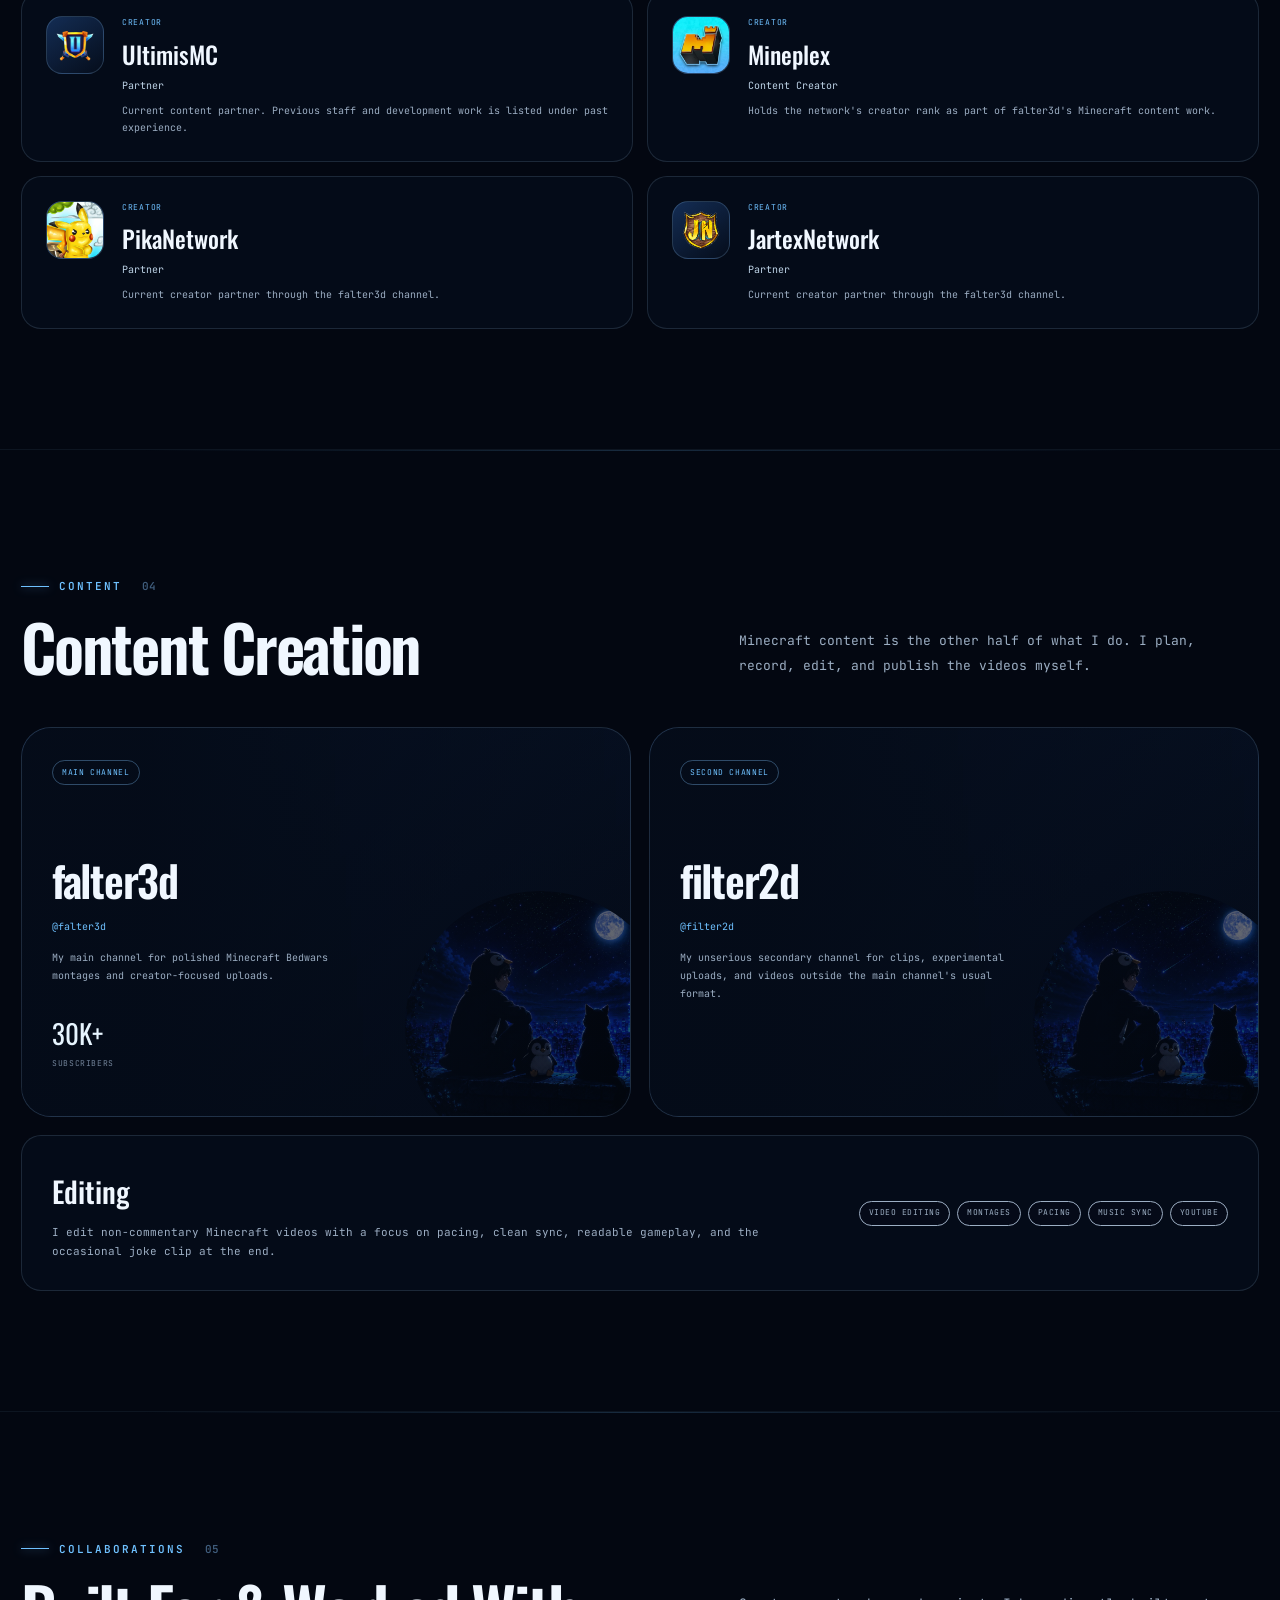
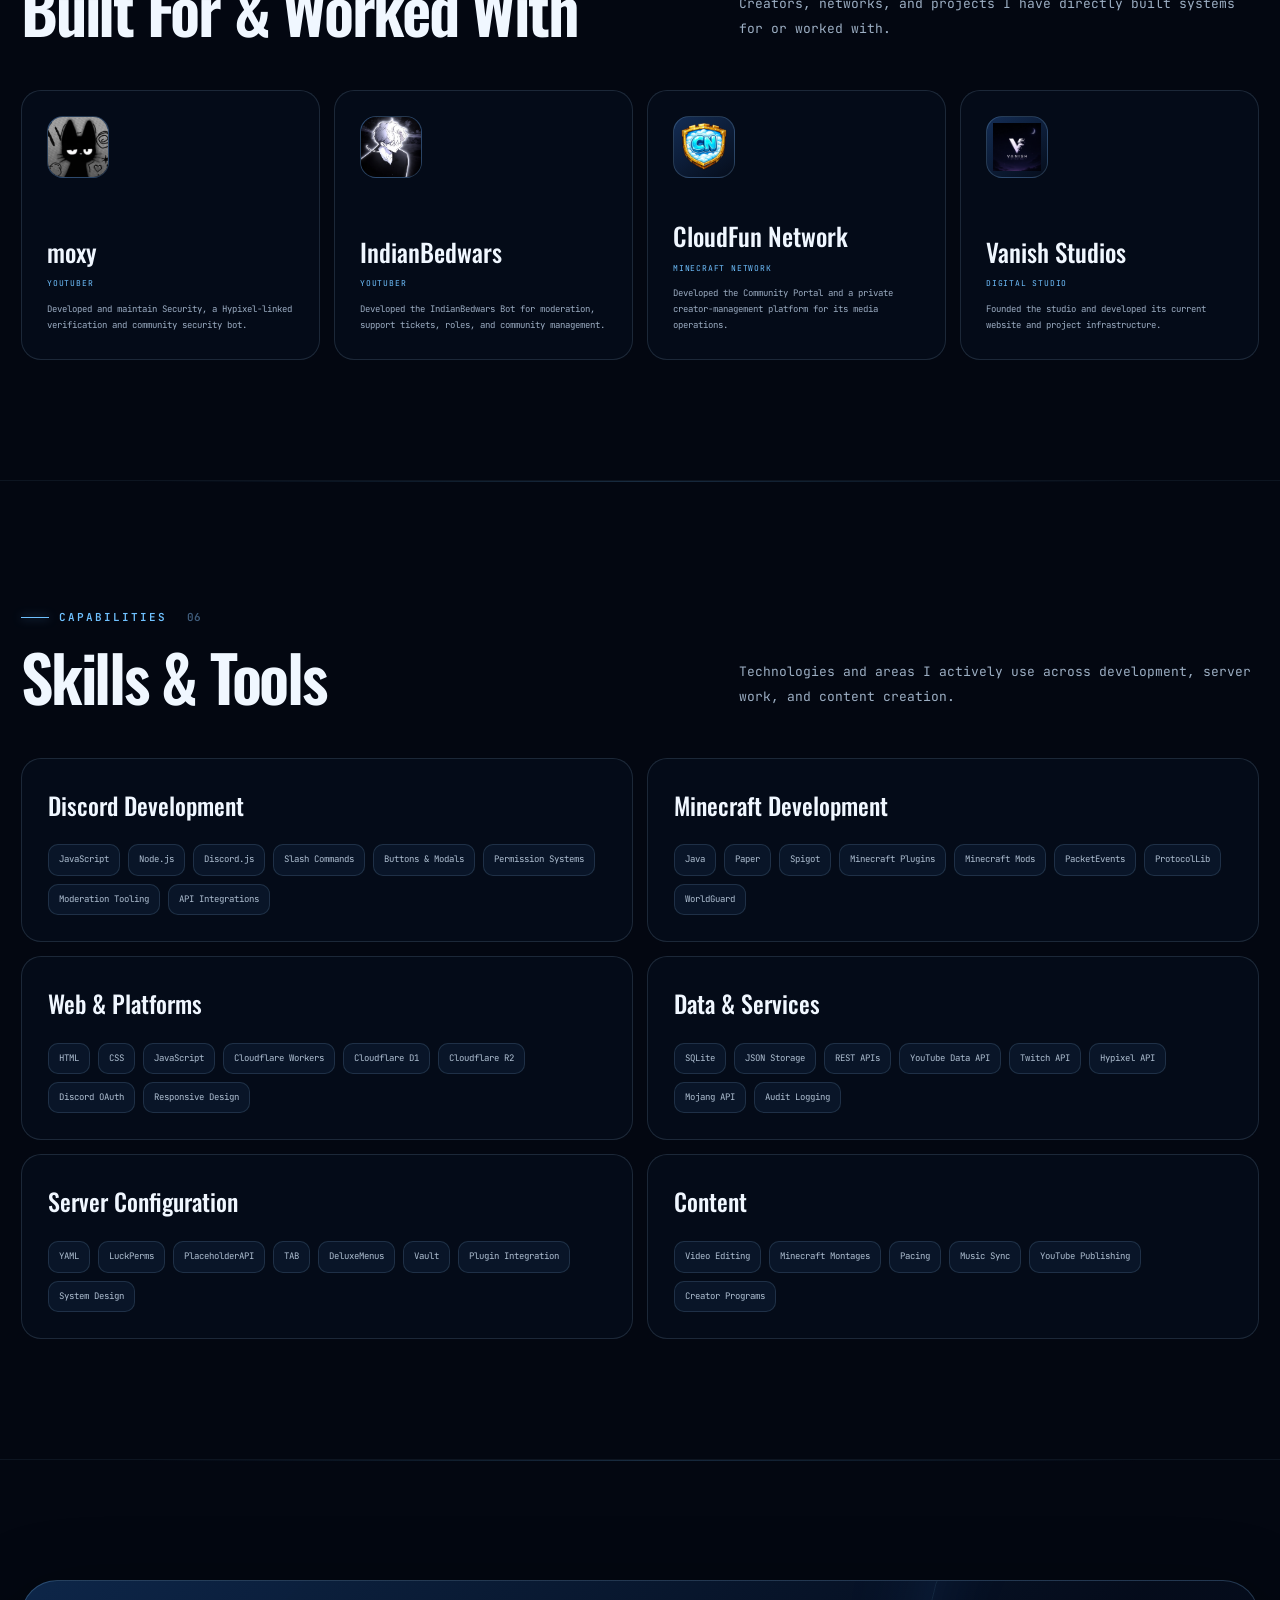
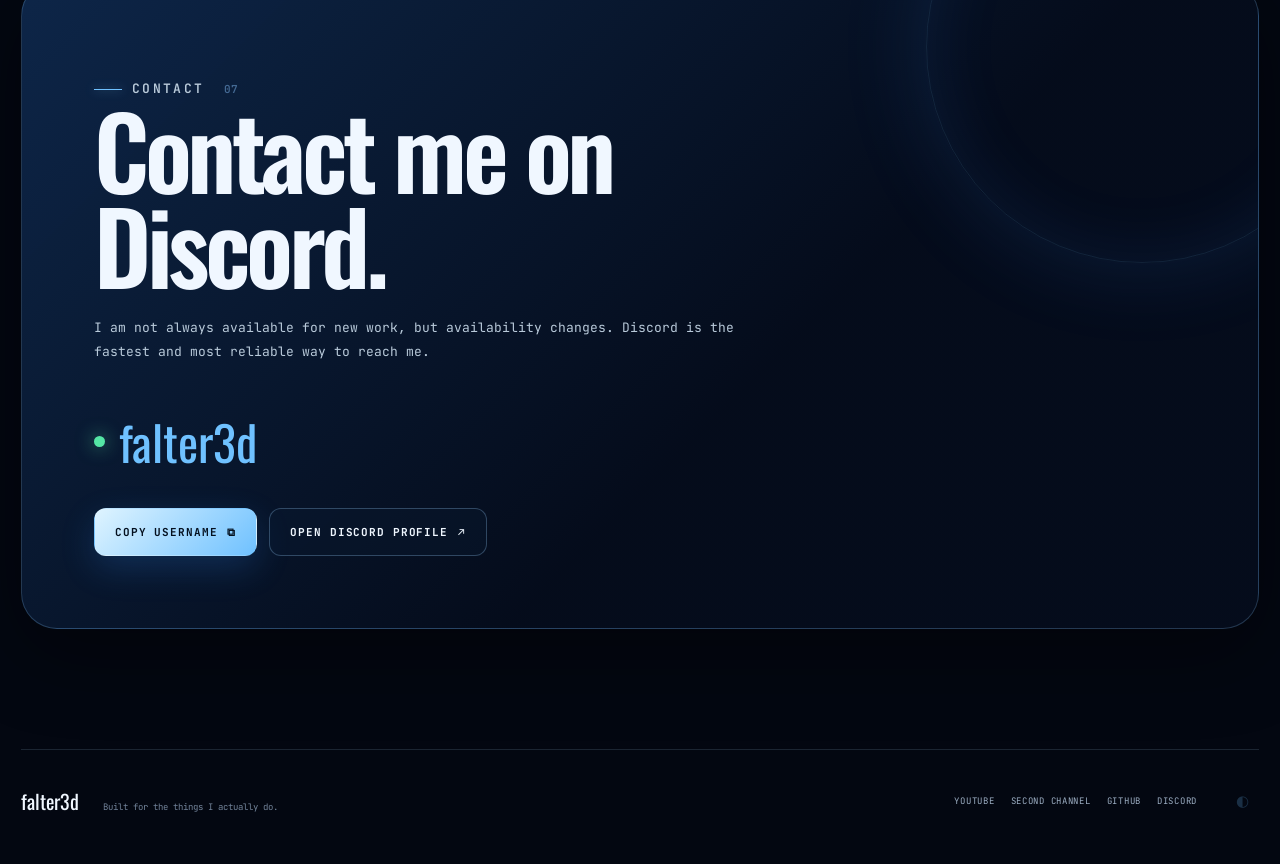
==== commit 2080e500: "Add files via upload" ====
--- a/index.html
+++ b/index.html
@@ -21,10 +21,10 @@
   <link rel="preconnect" href="https://fonts.googleapis.com">
   <link rel="preconnect" href="https://fonts.gstatic.com" crossorigin>
   <link href="https://fonts.googleapis.com/css2?family=JetBrains+Mono:wght@400;500;600;700&family=Oswald:wght@400;500;600;700&display=swap" rel="stylesheet">
-  <link rel="stylesheet" href="assets/css/styles.css">
-  <script src="config.js"></script>
-  <script defer src="assets/js/api.js"></script>
-  <script defer src="assets/js/app.js"></script>
+  <link rel="stylesheet" href="assets/css/styles.css?v=20260802-5">
+  <script src="config.js?v=20260802-5"></script>
+  <script defer src="assets/js/api.js?v=20260802-5"></script>
+  <script defer src="assets/js/app.js?v=20260802-5"></script>
 </head>
 <body>
   <div class="loading-screen" id="loading-screen" aria-hidden="true">
--- a/assets/css/styles.css
+++ b/assets/css/styles.css
@@ -480,10 +480,13 @@
 
 .experience-tabs { display: flex; gap: 8px; margin-bottom: 20px; }
 .experience-grid { display: grid; grid-template-columns: repeat(2, 1fr); gap: 14px; }
-.experience-card { display: grid; grid-template-columns: auto 1fr; gap: 18px; padding: 24px; border: 1px solid var(--line); border-radius: var(--radius); background: rgba(6,14,29,.68); transition: transform .25s ease, border-color .25s ease; }
-.experience-card:hover { transform: translateY(-4px); border-color: rgba(111,193,255,.3); }
+.experience-card { display: grid; grid-template-columns: auto 1fr; gap: 18px; padding: 24px; border: 1px solid var(--line); border-radius: var(--radius); color: inherit; background: rgba(6,14,29,.68); text-decoration: none; transition: transform .25s ease, border-color .25s ease; }
+.experience-card:hover { transform: translateY(-4px); border-color: rgba(111,193,255,.3); color: inherit; text-decoration: none; }
+.experience-card:focus, .experience-card:visited, .experience-card * { text-decoration: none; }
 .logo-tile { width: 58px; height: 58px; display: grid; place-items: center; overflow: hidden; border: 1px solid rgba(154,209,255,.2); border-radius: 16px; color: var(--accent); background: linear-gradient(145deg, rgba(25,56,101,.78), rgba(6,14,29,.85)); font-family: var(--display); font-size: 20px; font-weight: 600; }
 .logo-tile img { width: 100%; height: 100%; object-fit: cover; }
+.logo-tile.contain img { object-fit: contain; padding: 6px; }
+.logo-tile.cover img { object-fit: cover; }
 .experience-meta { display: flex; flex-wrap: wrap; align-items: center; gap: 8px; margin-bottom: 4px; }
 .experience-meta span { color: var(--accent); font-size: 8px; letter-spacing: .09em; text-transform: uppercase; }
 .experience-card h3 { margin: 0; font-family: var(--display); font-size: 24px; font-weight: 500; }
@@ -587,7 +590,9 @@
 .modal-stack { display: flex; flex-wrap: wrap; gap: 7px; }
 .modal-links { display: grid; gap: 8px; }
 .modal-links .button { width: 100%; }
-.developed-for { padding: 16px; border: 1px solid var(--line); border-radius: 14px; background: rgba(11,25,47,.5); }
+.developed-for { padding: 16px; display: flex; align-items: center; gap: 13px; border: 1px solid var(--line); border-radius: 14px; background: rgba(11,25,47,.5); }
+.developed-for > img { width: 48px; height: 48px; flex: 0 0 48px; object-fit: cover; border: 1px solid rgba(154,209,255,.18); border-radius: 13px; background: rgba(4,11,24,.8); }
+.developed-for > div { min-width: 0; }
 .developed-for small { display: block; color: var(--muted-2); font-size: 8px; letter-spacing: .08em; text-transform: uppercase; }
 .developed-for strong { display: block; margin-top: 4px; font-family: var(--display); font-size: 22px; font-weight: 500; }
 .developed-for span { color: var(--accent); font-size: 9px; }
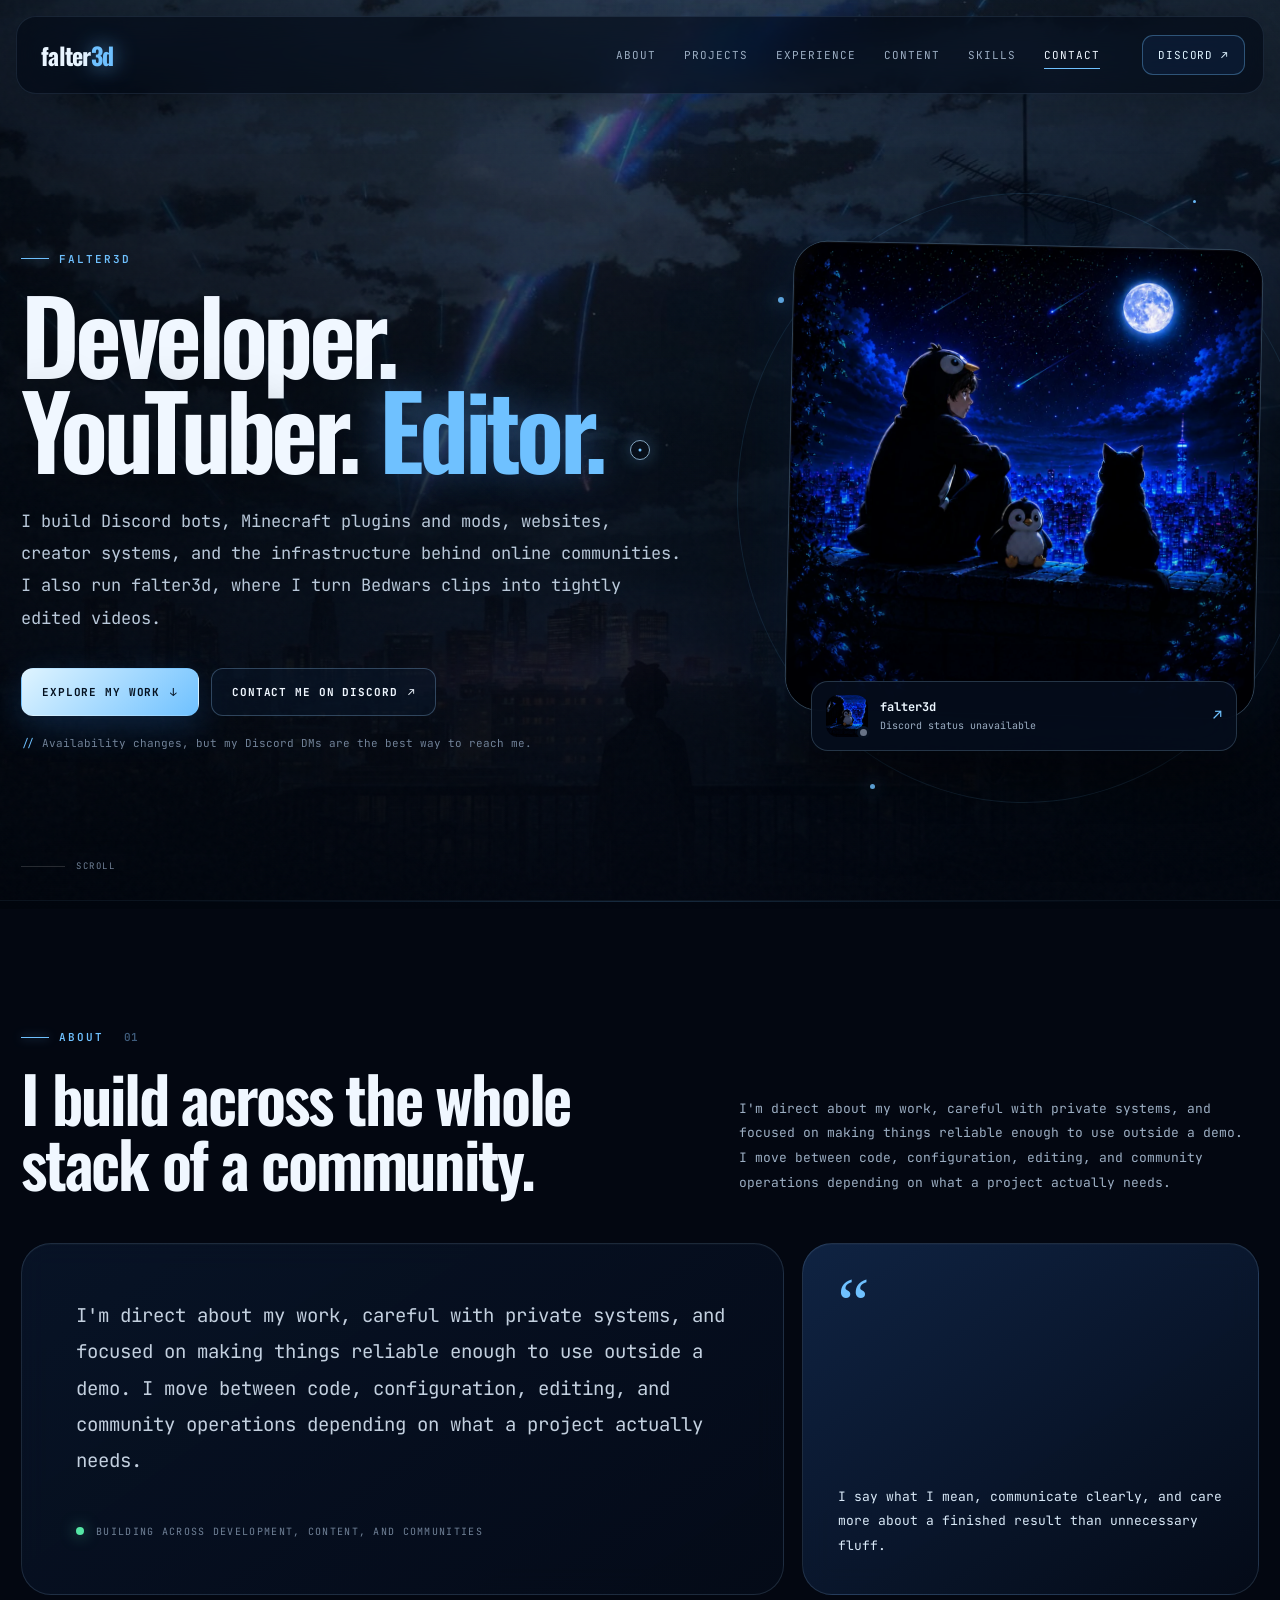
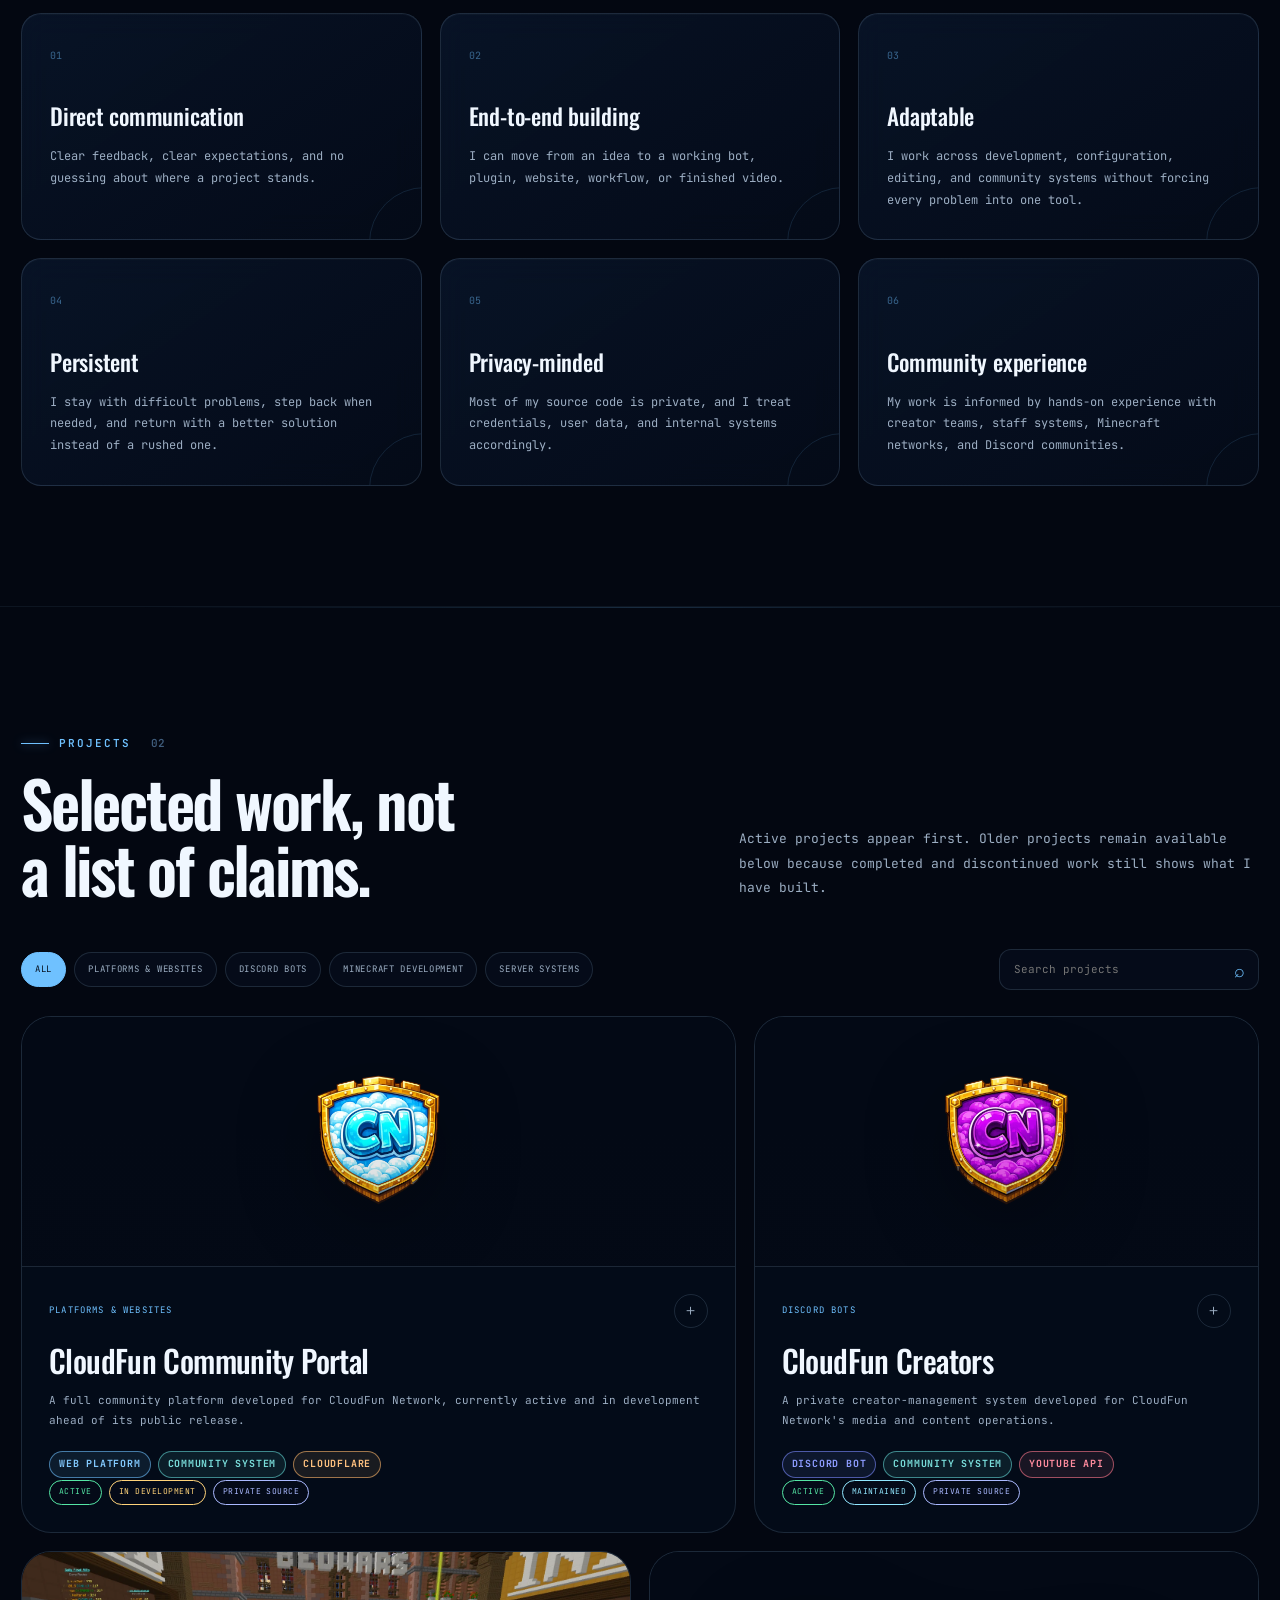
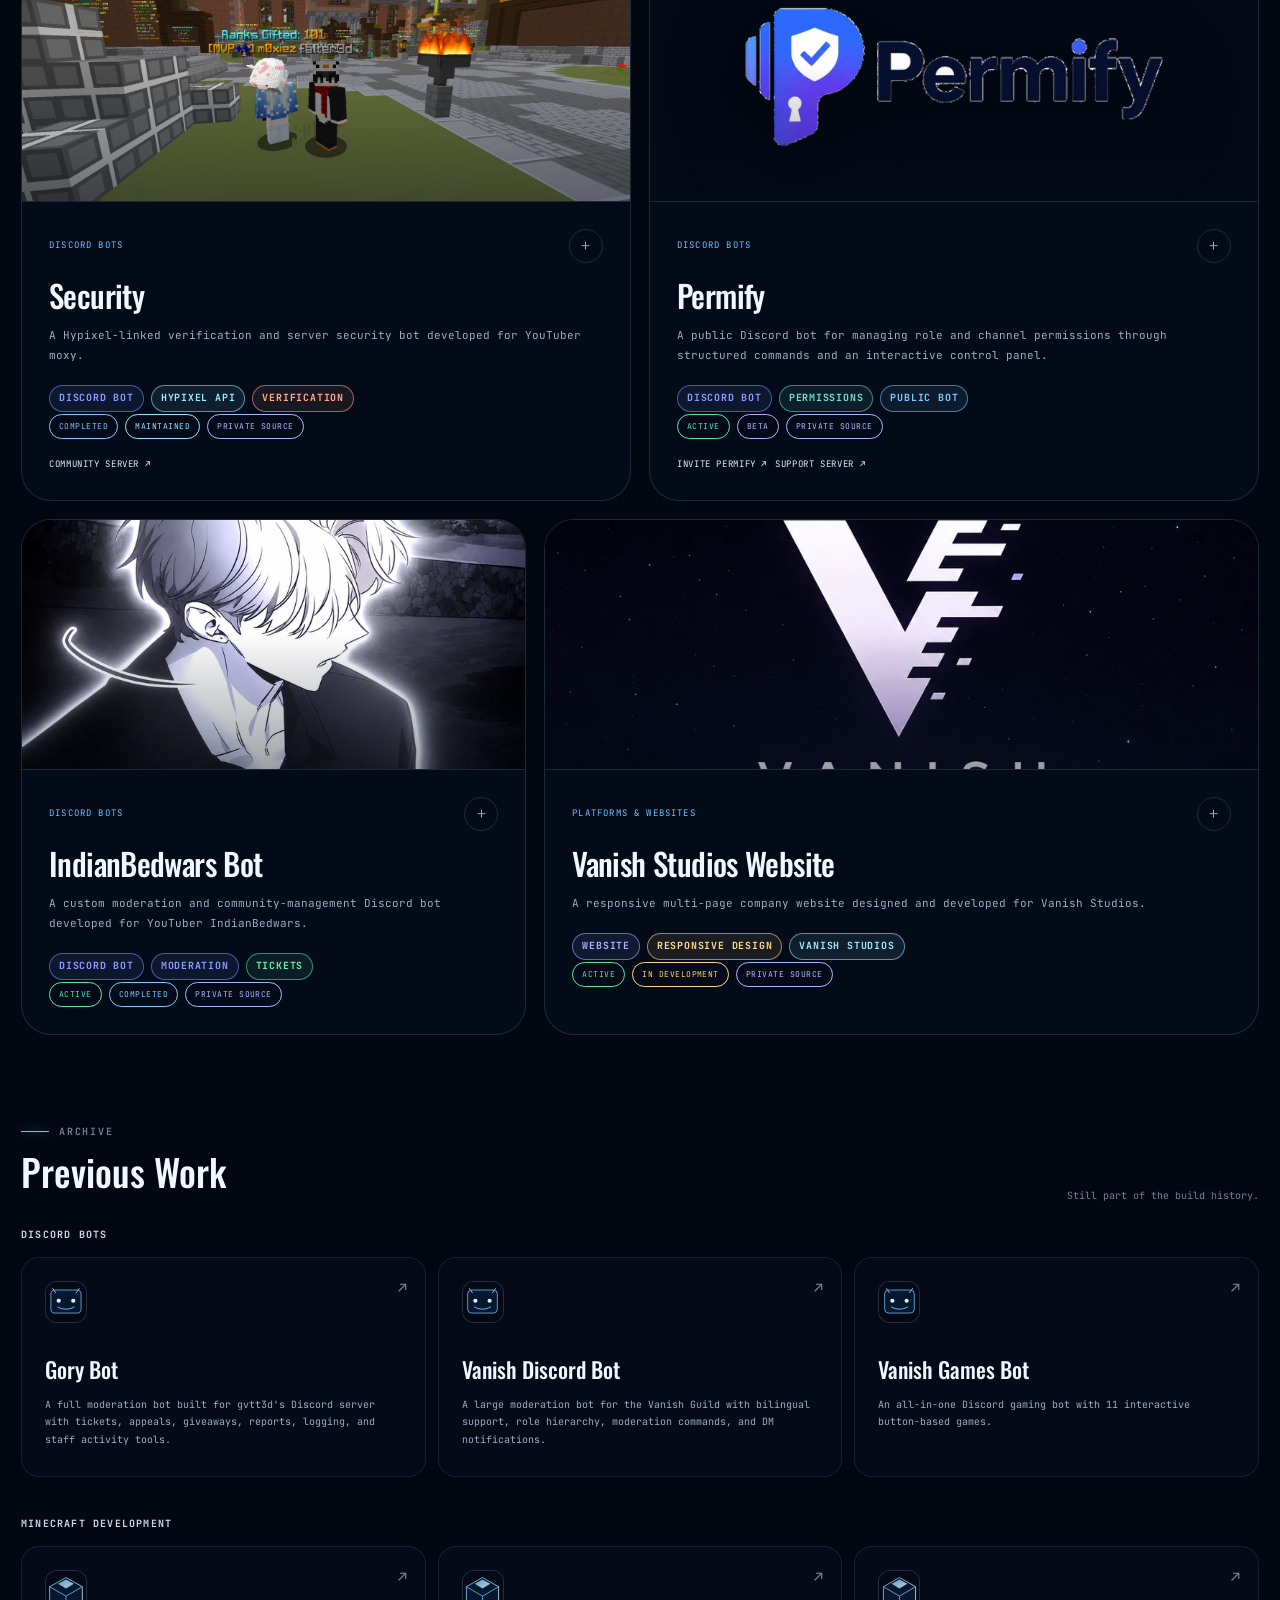
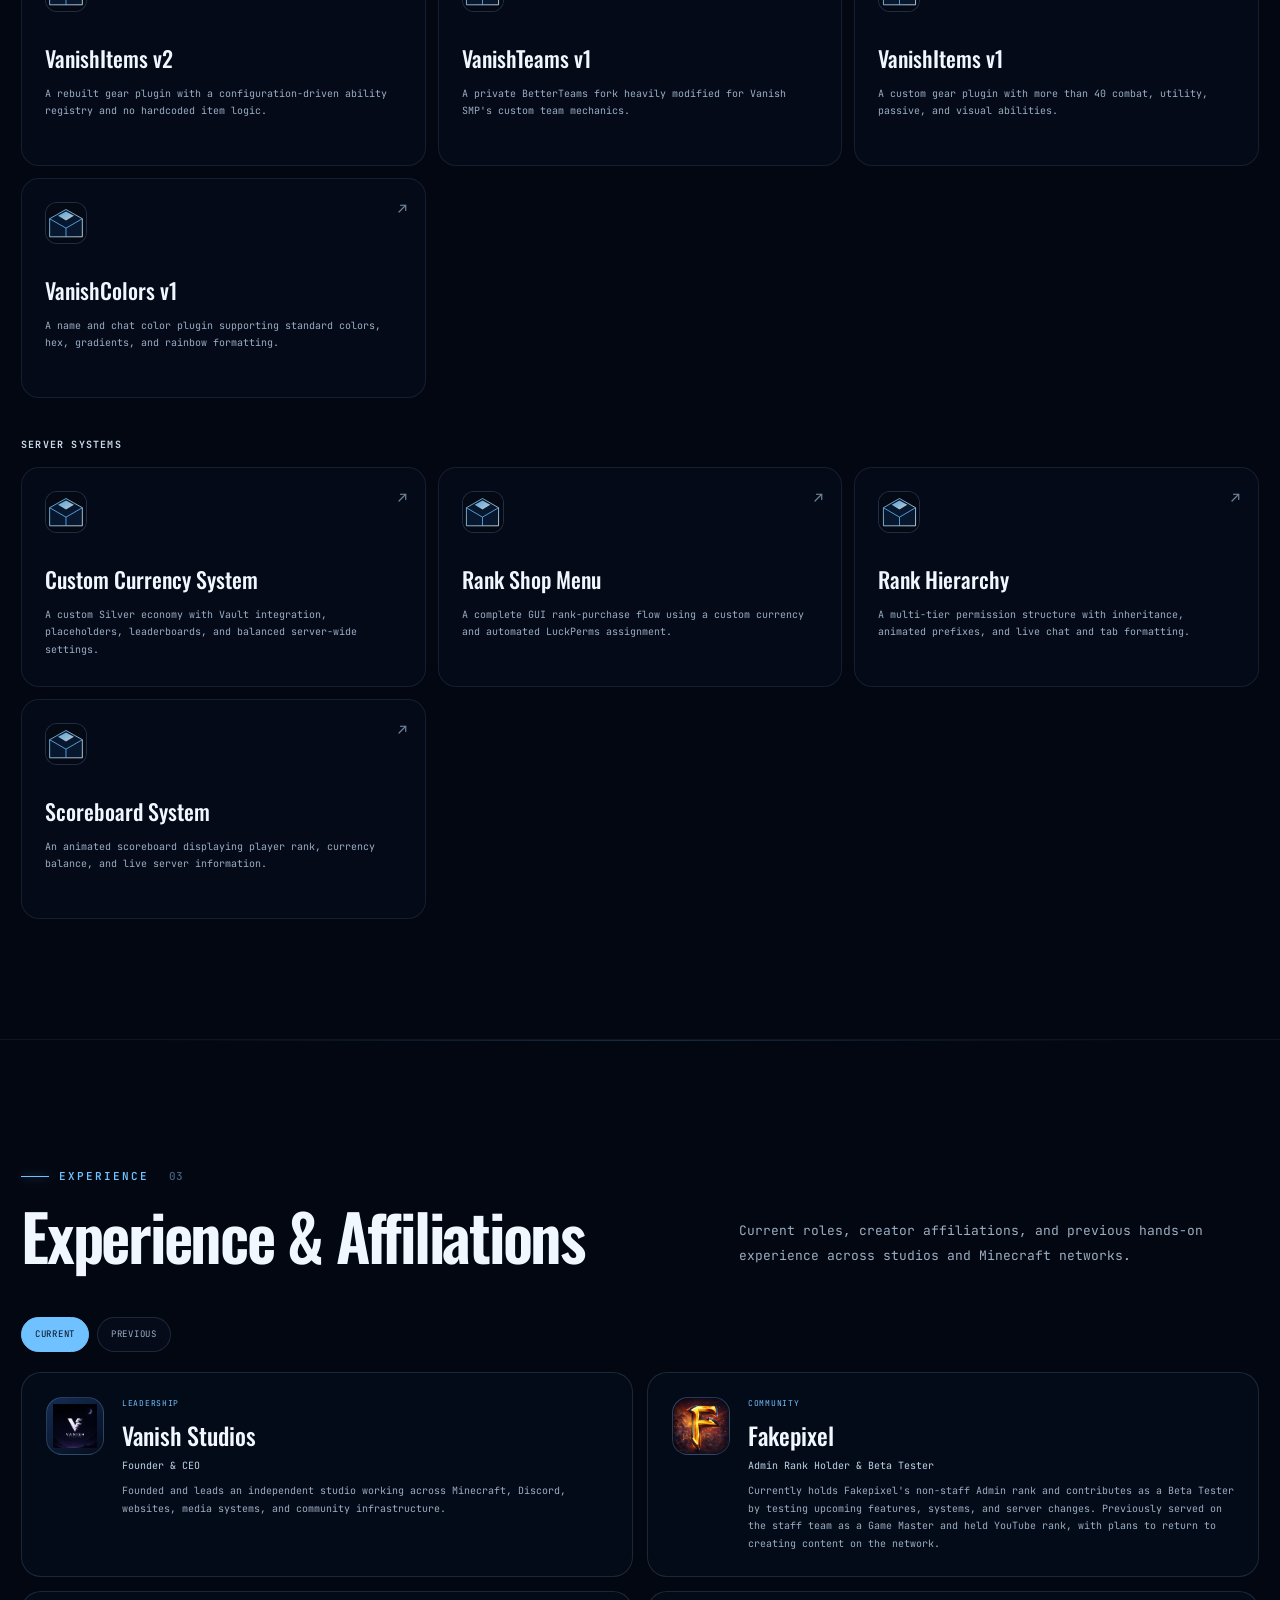
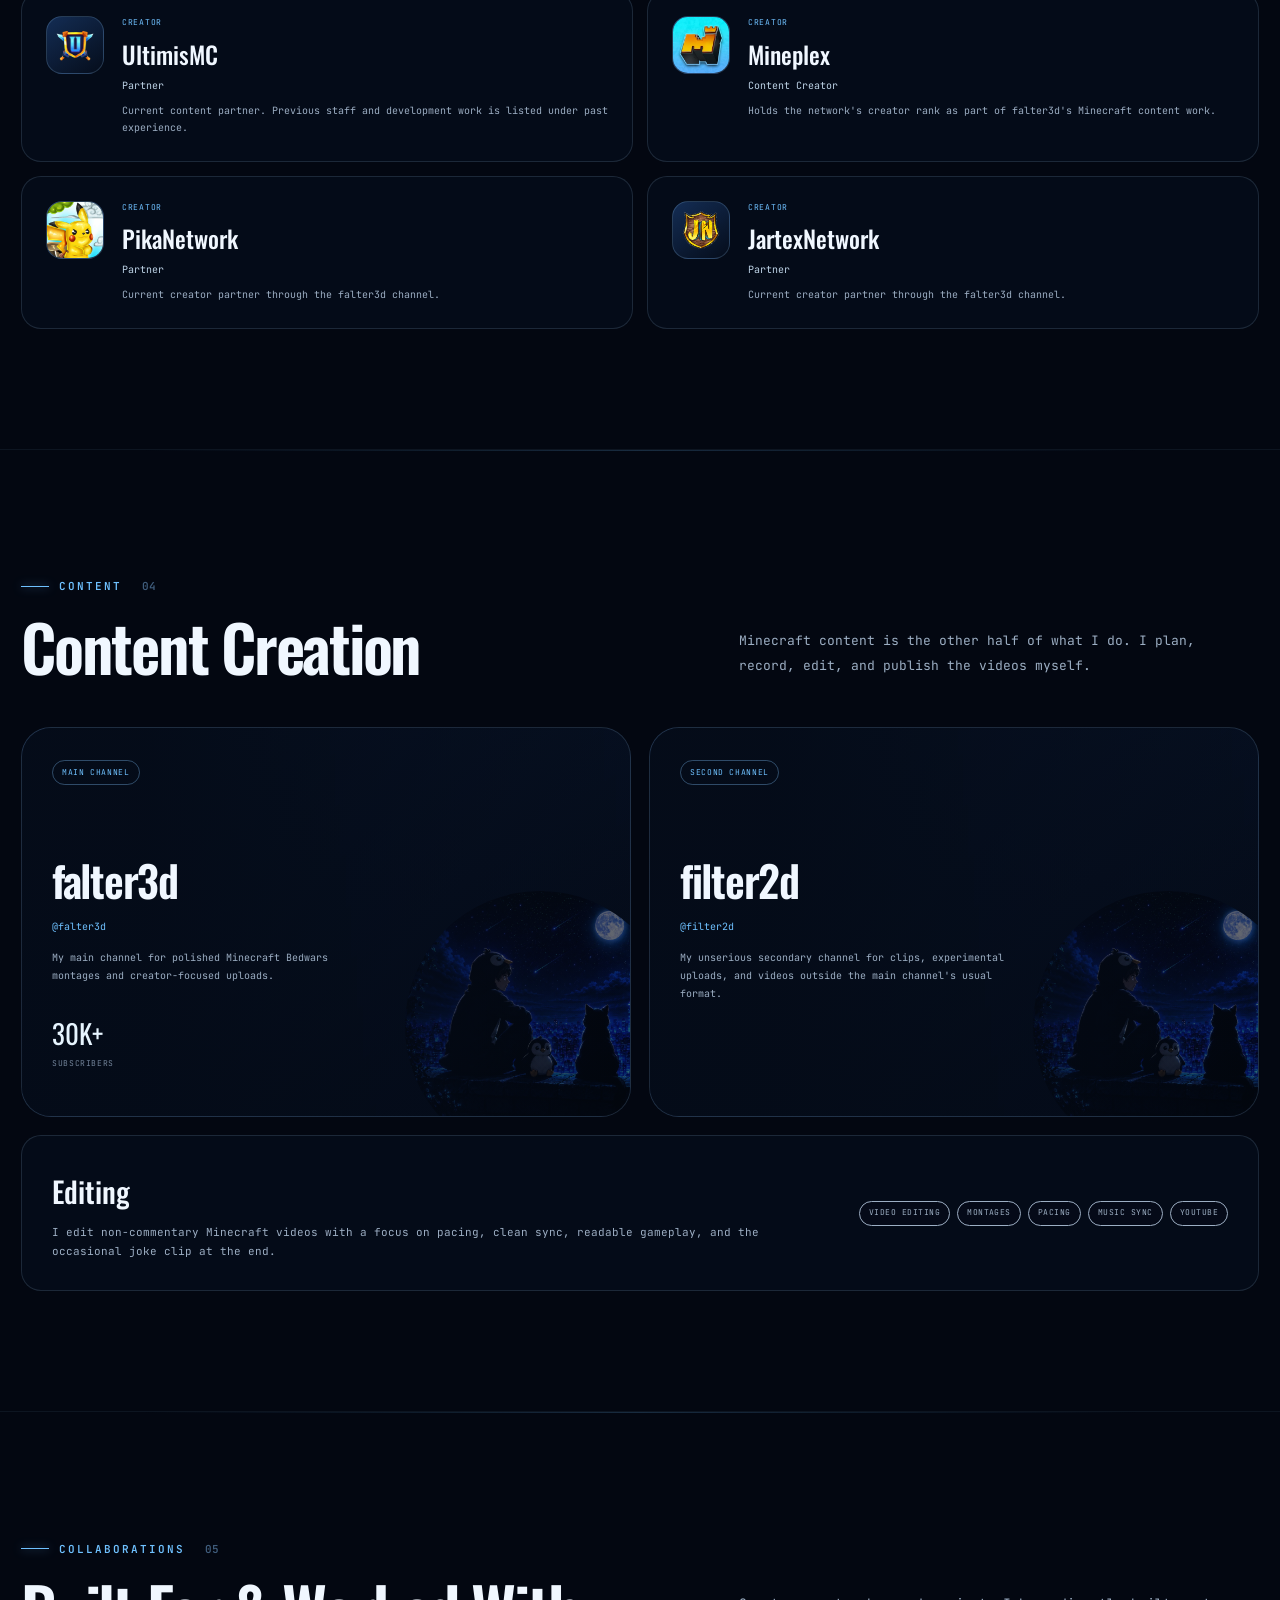
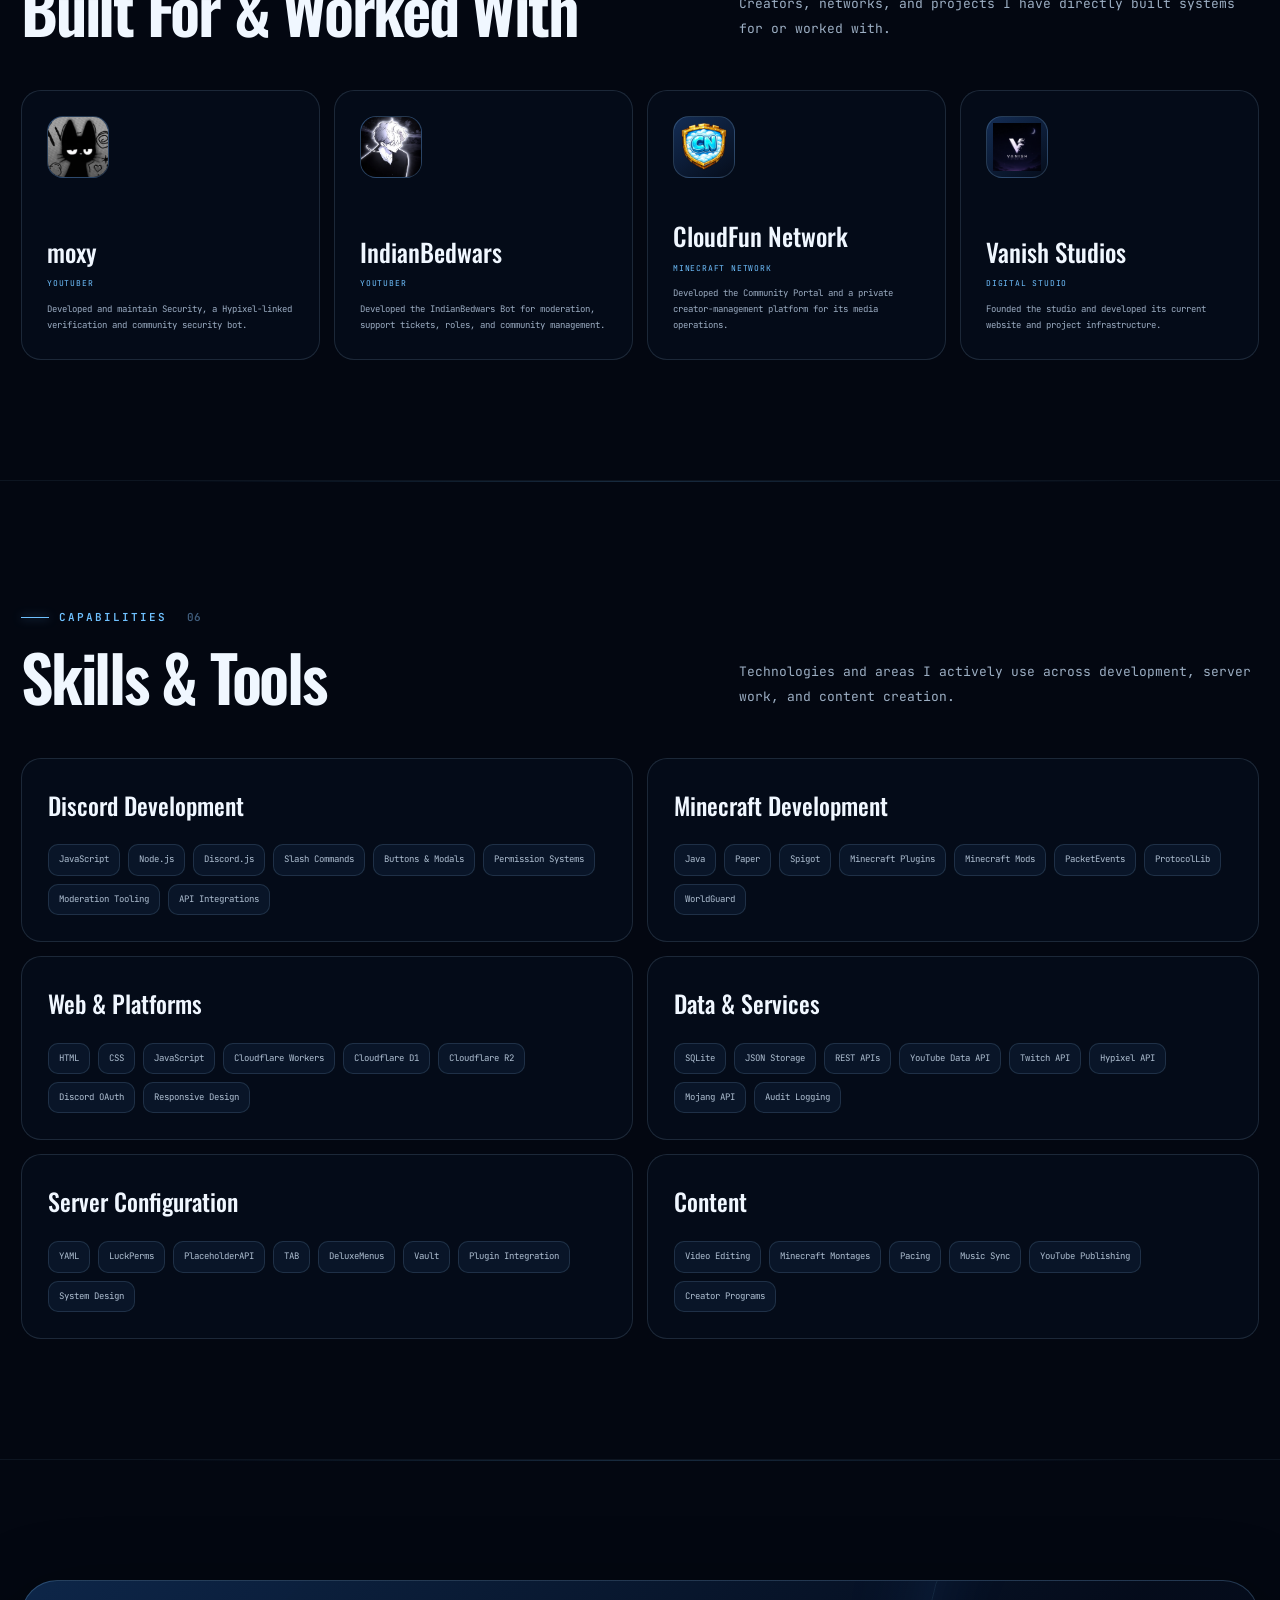
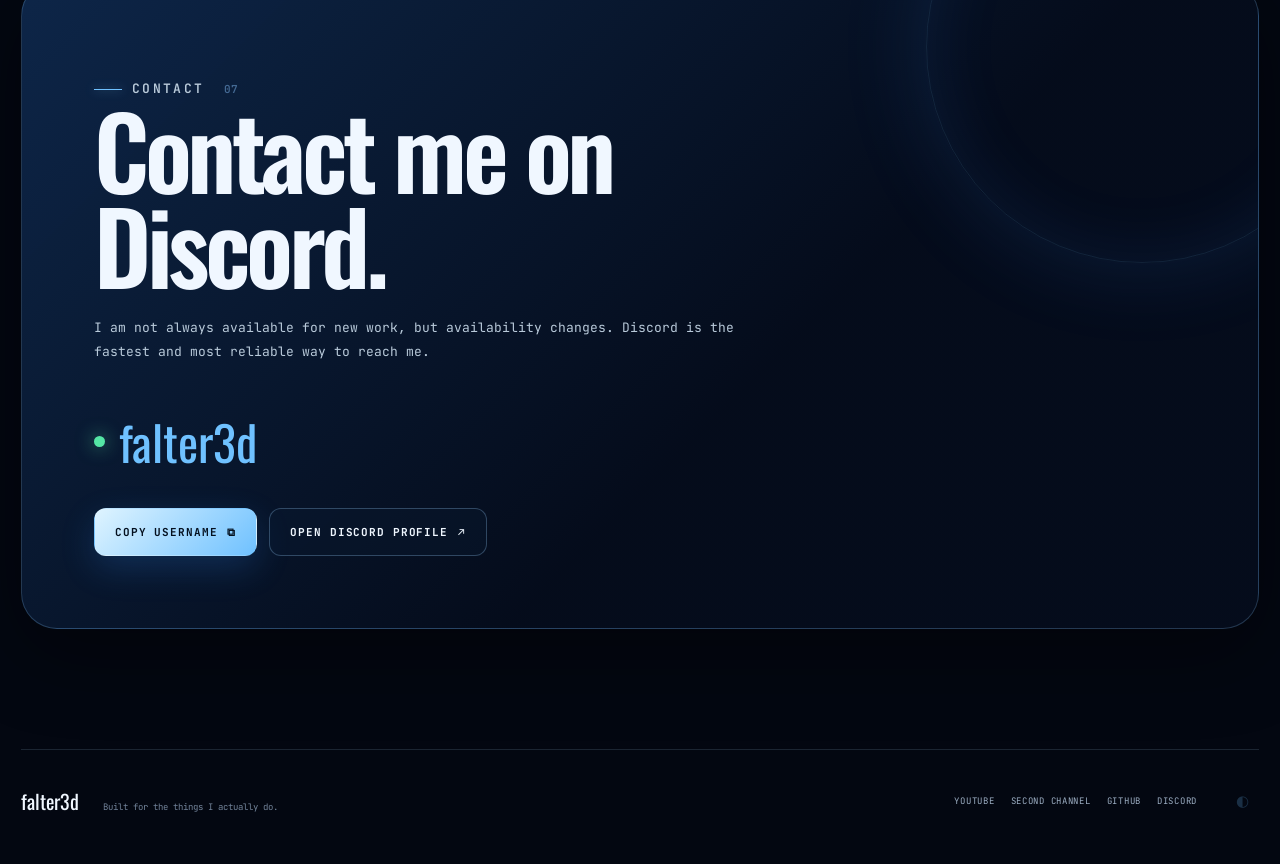
==== commit 00192da2: "Add files via upload" ====
--- a/index.html
+++ b/index.html
@@ -21,10 +21,10 @@
   <link rel="preconnect" href="https://fonts.googleapis.com">
   <link rel="preconnect" href="https://fonts.gstatic.com" crossorigin>
   <link href="https://fonts.googleapis.com/css2?family=JetBrains+Mono:wght@400;500;600;700&family=Oswald:wght@400;500;600;700&display=swap" rel="stylesheet">
-  <link rel="stylesheet" href="assets/css/styles.css?v=20260802-5">
-  <script src="config.js?v=20260802-5"></script>
-  <script defer src="assets/js/api.js?v=20260802-5"></script>
-  <script defer src="assets/js/app.js?v=20260802-5"></script>
+  <link rel="stylesheet" href="assets/css/styles.css?v=20260802-6">
+  <script src="config.js?v=20260802-6"></script>
+  <script defer src="assets/js/api.js?v=20260802-6"></script>
+  <script defer src="assets/js/app.js?v=20260802-6"></script>
 </head>
 <body>
   <div class="loading-screen" id="loading-screen" aria-hidden="true">
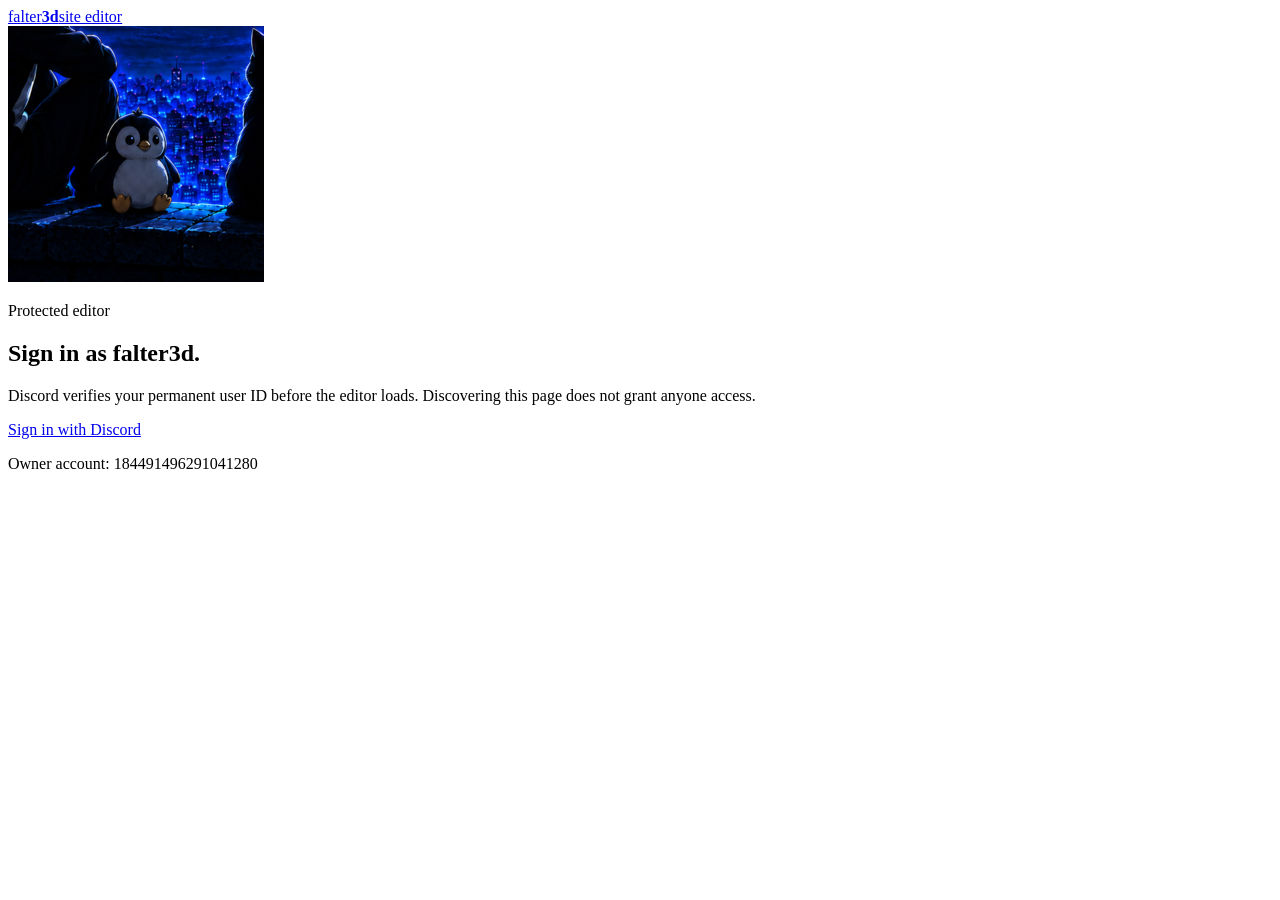
==== commit 77c08203: "Add files via upload" ====
--- a/index.html
+++ b/index.html
@@ -3,100 +3,144 @@
 <head>
   <meta charset="utf-8">
   <meta name="viewport" content="width=device-width, initial-scale=1">
-  <meta name="theme-color" content="#040914">
-  <meta name="description" content="Developer, YouTuber, and editor creating Discord bots, Minecraft projects, websites, community platforms, and more.">
-  <meta property="og:type" content="website">
-  <meta property="og:url" content="https://falter3d.github.io/">
-  <meta property="og:title" content="falter3d — Developer, YouTuber & Editor">
-  <meta property="og:description" content="Developer, YouTuber, and editor creating Discord bots, Minecraft projects, websites, community platforms, and more.">
-  <meta property="og:image" content="https://falter3d.github.io/assets/images/profile.webp">
-  <meta name="twitter:card" content="summary_large_image">
-  <meta name="twitter:title" content="falter3d — Developer, YouTuber & Editor">
-  <meta name="twitter:description" content="Developer, YouTuber, and editor creating Discord bots, Minecraft projects, websites, community platforms, and more.">
-  <meta name="twitter:image" content="https://falter3d.github.io/assets/images/profile.webp">
-  <title>falter3d — Developer, YouTuber & Editor</title>
-  <link rel="canonical" href="https://falter3d.github.io/">
-  <link rel="icon" type="image/png" href="assets/images/favicon.png">
-  <link rel="manifest" href="site.webmanifest">
+  <meta name="theme-color" content="#050b17">
+  <style>
+    [hidden] { display: none !important; }
+  </style>
+  <title>falter3d Site Editor</title>
+  <link rel="icon" type="image/png" href="../assets/images/favicon.png">
   <link rel="preconnect" href="https://fonts.googleapis.com">
   <link rel="preconnect" href="https://fonts.gstatic.com" crossorigin>
   <link href="https://fonts.googleapis.com/css2?family=JetBrains+Mono:wght@400;500;600;700&family=Oswald:wght@400;500;600;700&display=swap" rel="stylesheet">
-  <link rel="stylesheet" href="assets/css/styles.css?v=20260802-6">
-  <script src="config.js?v=20260802-6"></script>
-  <script defer src="assets/js/api.js?v=20260802-6"></script>
-  <script defer src="assets/js/app.js?v=20260802-6"></script>
+  <link rel="stylesheet" href="admin.css?v=20260802-8">
+  <script src="../config.js?v=20260802-8"></script>
+  <script>
+    window.__FALTER_EDITOR_STARTED = false;
+    window.__FALTER_EDITOR_READY = false;
+
+    function showEditorStartupFailure(title, message) {
+      const heading = document.getElementById("auth-title");
+      const description = document.getElementById("auth-description");
+      const actions = document.getElementById("auth-actions");
+      const note = document.getElementById("auth-note");
+      if (!heading || !description || !actions) return;
+
+      heading.textContent = title;
+      description.textContent = message;
+      const apiBase = String(window.FALTER_PORTFOLIO_CONFIG?.API_BASE_URL || "").replace(/\/+$/, "");
+      const loginUrl = apiBase
+        ? `${apiBase}/api/auth/login?returnTo=${encodeURIComponent(location.href)}`
+        : "";
+      actions.innerHTML = loginUrl
+        ? `<a class="button primary" href="${loginUrl}">Sign in with Discord</a><a class="button subtle" href="../">Return to portfolio</a>`
+        : `<a class="button subtle" href="../">Return to portfolio</a>`;
+      if (note) note.textContent = "Editor build 2026.08.02.8";
+    }
+
+    window.addEventListener("error", (event) => {
+      if (window.__FALTER_EDITOR_READY) return;
+      showEditorStartupFailure("The editor script crashed.", event.message || "A JavaScript error stopped the editor from starting.");
+    });
+
+    window.addEventListener("unhandledrejection", (event) => {
+      if (window.__FALTER_EDITOR_READY) return;
+      const reason = event.reason?.message || String(event.reason || "Unknown startup error");
+      showEditorStartupFailure("The editor could not start.", reason);
+    });
+
+    window.setTimeout(() => {
+      if (window.__FALTER_EDITOR_READY) return;
+      if (!window.__FALTER_EDITOR_STARTED) {
+        showEditorStartupFailure("The editor script did not load.", "GitHub Pages is still serving an older or missing admin.js file.");
+      } else {
+        showEditorStartupFailure("The editor did not finish starting.", "The script loaded, but startup did not complete. Use the Discord button below to continue.");
+      }
+    }, 5000);
+  </script>
+  <script defer src="admin.js?v=20260802-8"></script>
 </head>
 <body>
-  <div class="loading-screen" id="loading-screen" aria-hidden="true">
-    <div class="loading-moon"><span></span></div>
-    <p>loading falter3d</p>
+  <div class="admin-background" aria-hidden="true"></div>
+
+  <section class="auth-screen" id="auth-screen">
+    <div class="auth-card">
+      <a class="auth-brand" href="../"><span>falter</span><strong>3d</strong><span class="auth-brand-label">site editor</span></a>
+      <div class="auth-orb"><img src="../assets/images/favicon.png" alt=""></div>
+      <p class="auth-kicker">Protected editor</p>
+      <h1 id="auth-title">Loading editor…</h1>
+      <p id="auth-description">Checking the portfolio backend and your session.</p>
+      <div class="auth-actions" id="auth-actions"></div>
+      <p class="auth-note" id="auth-note">Editor build 2026.08.02.8</p>
+    </div>
+  </section>
+
+  <div class="admin-app" id="admin-app" hidden>
+    <aside class="sidebar" id="sidebar">
+      <div class="sidebar-brand"><span>falter</span><strong>3d</strong><small>editor</small></div>
+      <button class="sidebar-close" id="sidebar-close" type="button">Close</button>
+      <nav class="sidebar-nav" id="sidebar-nav">
+        <button class="active" data-view="dashboard"><span>01</span>Dashboard</button>
+        <button data-view="site"><span>02</span>Site & Hero</button>
+        <button data-view="projects"><span>03</span>Projects</button>
+        <button data-view="experience"><span>04</span>Experience</button>
+        <button data-view="content"><span>05</span>YouTube</button>
+        <button data-view="worked"><span>06</span>Worked With</button>
+        <button data-view="skills"><span>07</span>Skills</button>
+        <button data-view="socials"><span>08</span>Socials</button>
+        <button data-view="settings"><span>09</span>Settings</button>
+        <button data-view="revisions"><span>10</span>Revisions</button>
+        <button data-view="scheduled"><span>11</span>Scheduled</button>
+        <button data-view="admins"><span>12</span>Administrators</button>
+      </nav>
+      <div class="sidebar-footer">
+        <a href="../" target="_blank" rel="noopener">Open portfolio ↗</a>
+        <button id="logout-button" type="button">Sign out</button>
+      </div>
+    </aside>
+
+    <main class="admin-main">
+      <header class="admin-topbar">
+        <button class="mobile-sidebar-button" id="mobile-sidebar-button" type="button">Menu</button>
+        <div><p id="view-kicker">Overview</p><h1 id="view-title">Dashboard</h1></div>
+        <div class="draft-state"><i id="draft-dot"></i><span id="draft-label">No unsaved changes</span></div>
+        <div class="publish-actions">
+          <button class="button subtle" id="save-draft" type="button">Save Draft</button>
+          <button class="button subtle" id="preview-draft" type="button">Preview</button>
+          <button class="button primary" id="publish-draft" type="button">Publish</button>
+        </div>
+      </header>
+      <div class="admin-content" id="admin-content"></div>
+    </main>
   </div>
 
-  <div class="background-layer" aria-hidden="true"></div>
-  <div class="background-noise" aria-hidden="true"></div>
-  <div class="mouse-glow" id="mouse-glow" aria-hidden="true"></div>
-  <div class="custom-cursor" id="custom-cursor" aria-hidden="true"><span></span></div>
-
-  <header class="site-header" id="site-header">
-    <a class="brand" href="#top" aria-label="falter3d home">
-      <span class="brand-word">falter</span><span class="brand-accent">3d</span>
-    </a>
-    <button class="nav-toggle" id="nav-toggle" type="button" aria-expanded="false" aria-controls="main-nav">Menu</button>
-    <nav class="main-nav" id="main-nav" aria-label="Main navigation"></nav>
-    <a class="nav-contact" href="#contact">Discord <span>↗</span></a>
-  </header>
-
-  <main id="top">
-    <section class="hero section-shell" id="home">
-      <div class="hero-copy reveal">
-        <p class="eyebrow" id="hero-eyebrow"></p>
-        <h1 id="hero-headline"></h1>
-        <p class="hero-summary" id="hero-summary"></p>
-        <div class="hero-actions" id="hero-actions"></div>
-        <p class="hero-availability" id="hero-availability"></p>
-      </div>
-      <div class="hero-visual reveal" data-delay="100">
-        <div class="profile-orbit" aria-hidden="true"><i></i><i></i><i></i></div>
-        <figure class="profile-frame" id="profile-admin-trigger">
-          <img id="profile-image" src="assets/images/profile.webp" alt="falter3d profile artwork">
-          <span class="profile-shine" aria-hidden="true"></span>
-        </figure>
-        <a class="presence-card" id="presence-card" href="https://discord.com/users/184491496291041280" target="_blank" rel="noopener">
-          <span class="presence-avatar-wrap">
-            <img id="presence-avatar" src="assets/images/favicon.png" alt="">
-            <i class="presence-dot offline" id="presence-dot"></i>
-          </span>
-          <span class="presence-copy">
-            <strong>falter3d</strong>
-            <small id="presence-text">Checking Discord status…</small>
-          </span>
-          <span class="presence-arrow">↗</span>
-        </a>
-      </div>
-      <a class="scroll-cue" href="#about" aria-label="Scroll to about"><span></span>scroll</a>
-    </section>
-
-    <div id="dynamic-sections"></div>
-  </main>
-
-  <footer class="site-footer">
-    <div>
-      <span class="footer-brand">falter3d</span>
-      <span class="footer-note">Built for the things I actually do.</span>
-    </div>
-    <div class="footer-socials" id="footer-socials"></div>
-    <button class="admin-moon" id="admin-moon" type="button" aria-label="Open site editor" title="Site editor">◐</button>
-  </footer>
-
-  <dialog class="project-modal" id="project-modal">
-    <button class="modal-close" id="modal-close" type="button" aria-label="Close project">×</button>
-    <div id="project-modal-content"></div>
+  <dialog class="editor-dialog" id="editor-dialog">
+    <form method="dialog" id="editor-form">
+      <header class="dialog-header">
+        <div><p id="dialog-kicker">Edit</p><h2 id="dialog-title">Item</h2></div>
+        <button class="icon-button" value="cancel" aria-label="Close">×</button>
+      </header>
+      <div class="dialog-body" id="dialog-body"></div>
+      <footer class="dialog-footer">
+        <button class="button danger" id="dialog-delete" type="button" hidden>Archive / Delete</button>
+        <span></span>
+        <button class="button subtle" value="cancel">Cancel</button>
+        <button class="button primary" id="dialog-save" type="submit" value="default">Save changes</button>
+      </footer>
+    </form>
   </dialog>
 
+  <dialog class="confirm-dialog" id="confirm-dialog">
+    <form method="dialog">
+      <h2 id="confirm-title">Confirm action</h2>
+      <p id="confirm-message"></p>
+      <div class="confirm-actions">
+        <button class="button subtle" value="cancel">Cancel</button>
+        <button class="button danger" id="confirm-accept" value="default">Confirm</button>
+      </div>
+    </form>
+  </dialog>
+
+  <input id="image-upload-input" type="file" accept="image/png,image/jpeg,image/webp,image/gif" hidden>
   <div class="toast-stack" id="toast-stack" aria-live="polite"></div>
-
-  <noscript>
-    <div class="noscript">This portfolio needs JavaScript to load its configurable content.</div>
-  </noscript>
 </body>
 </html>
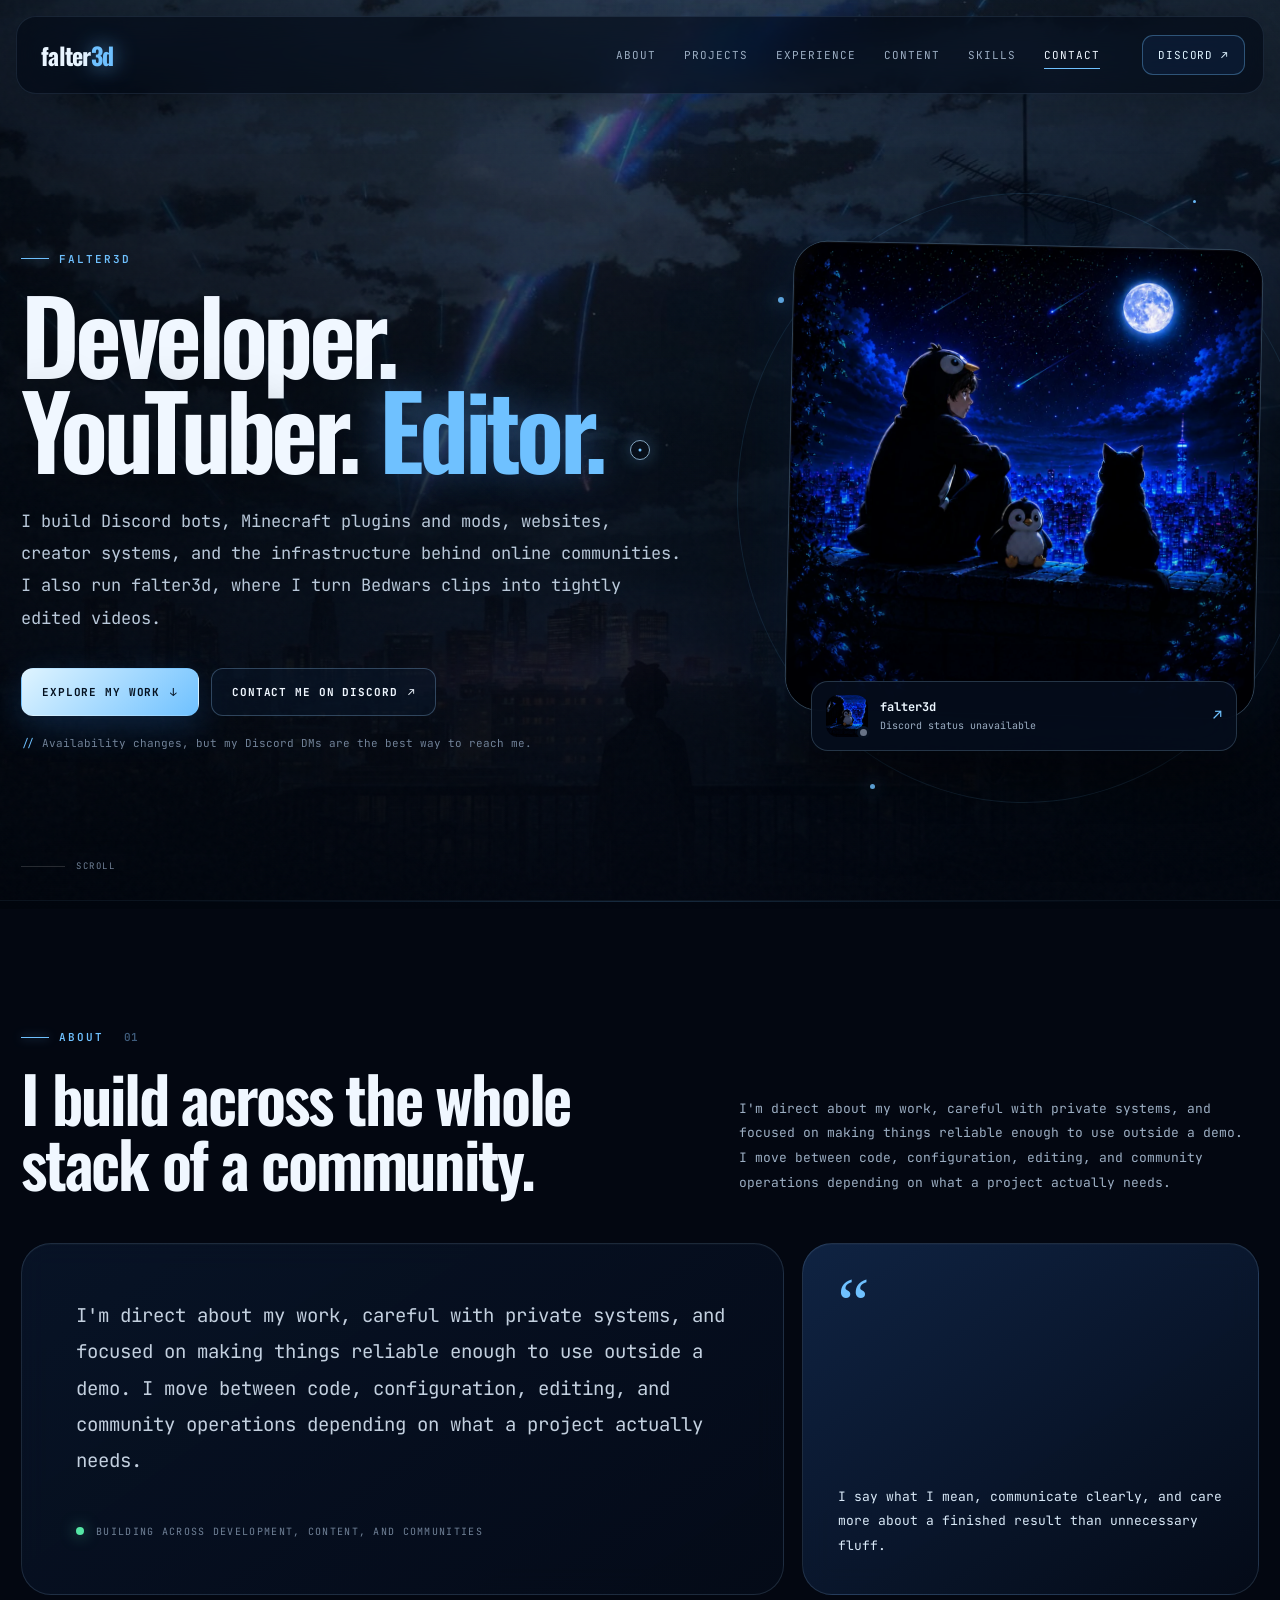
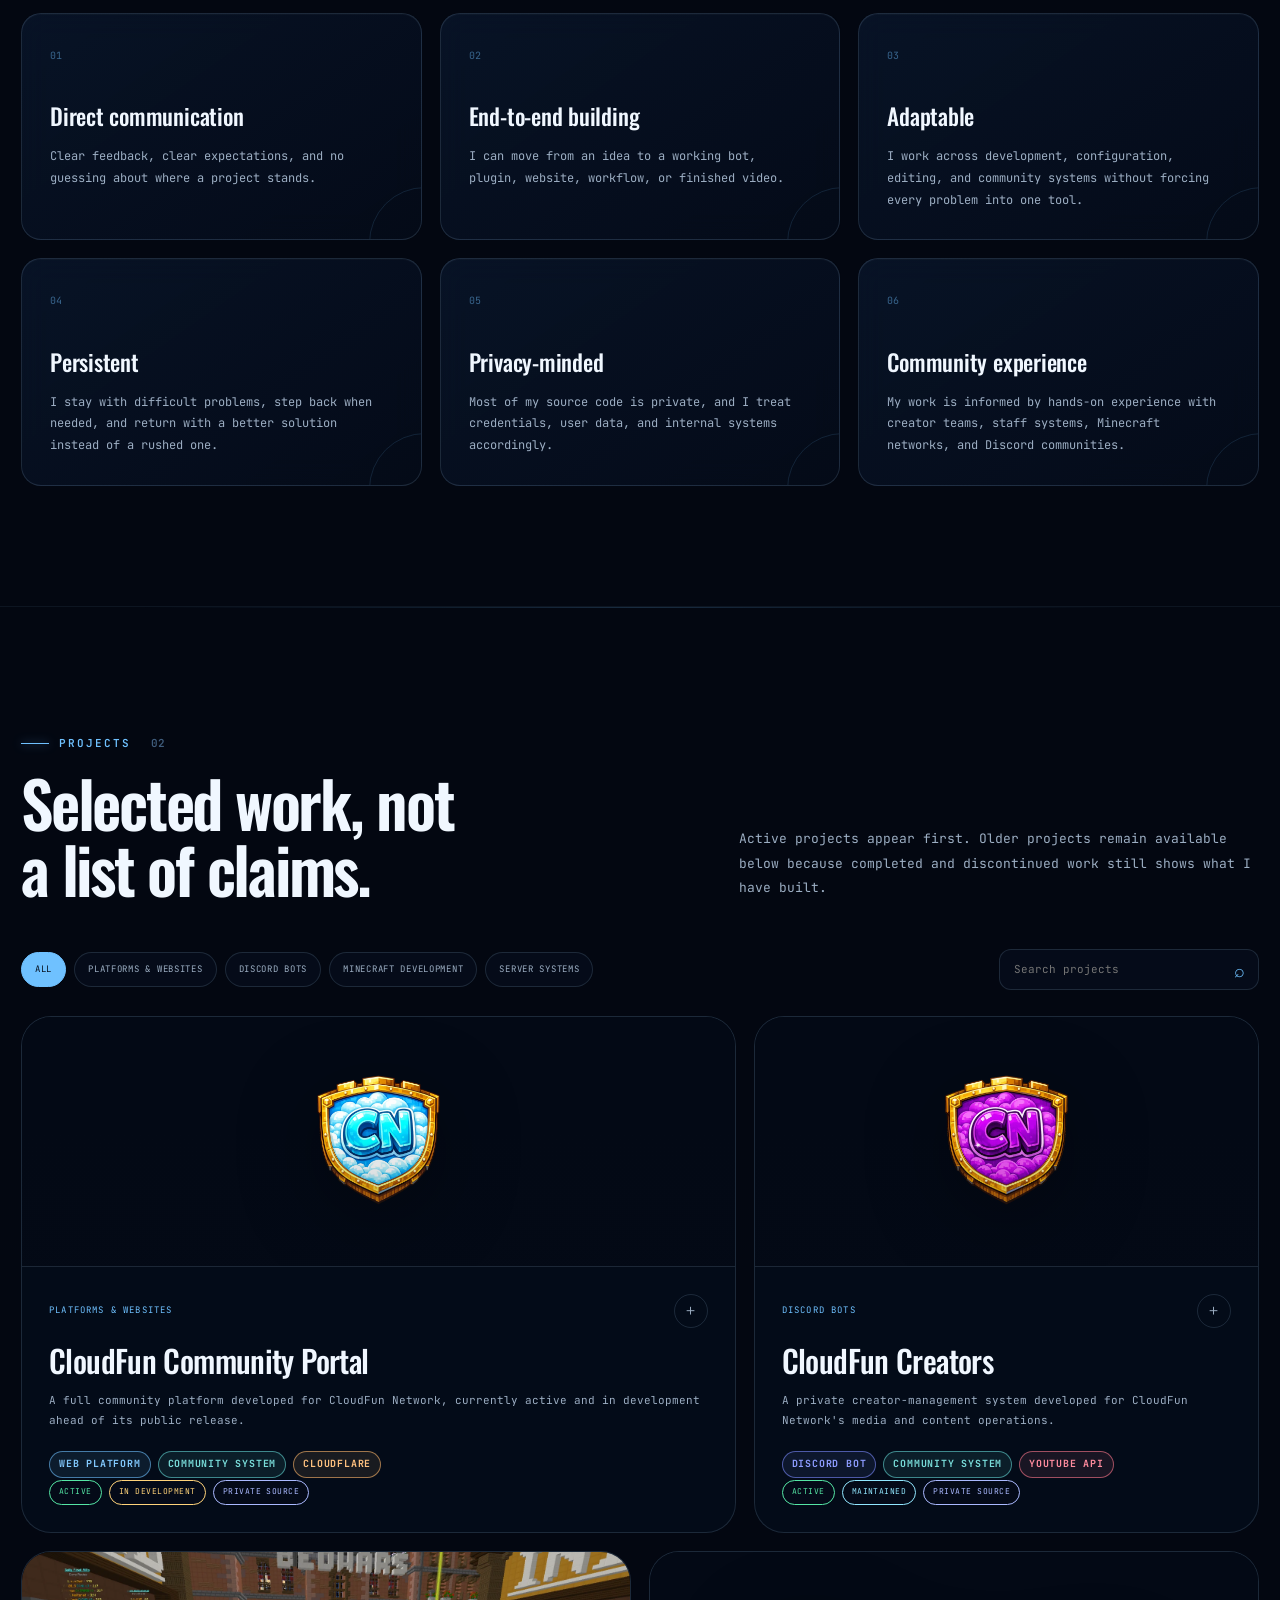
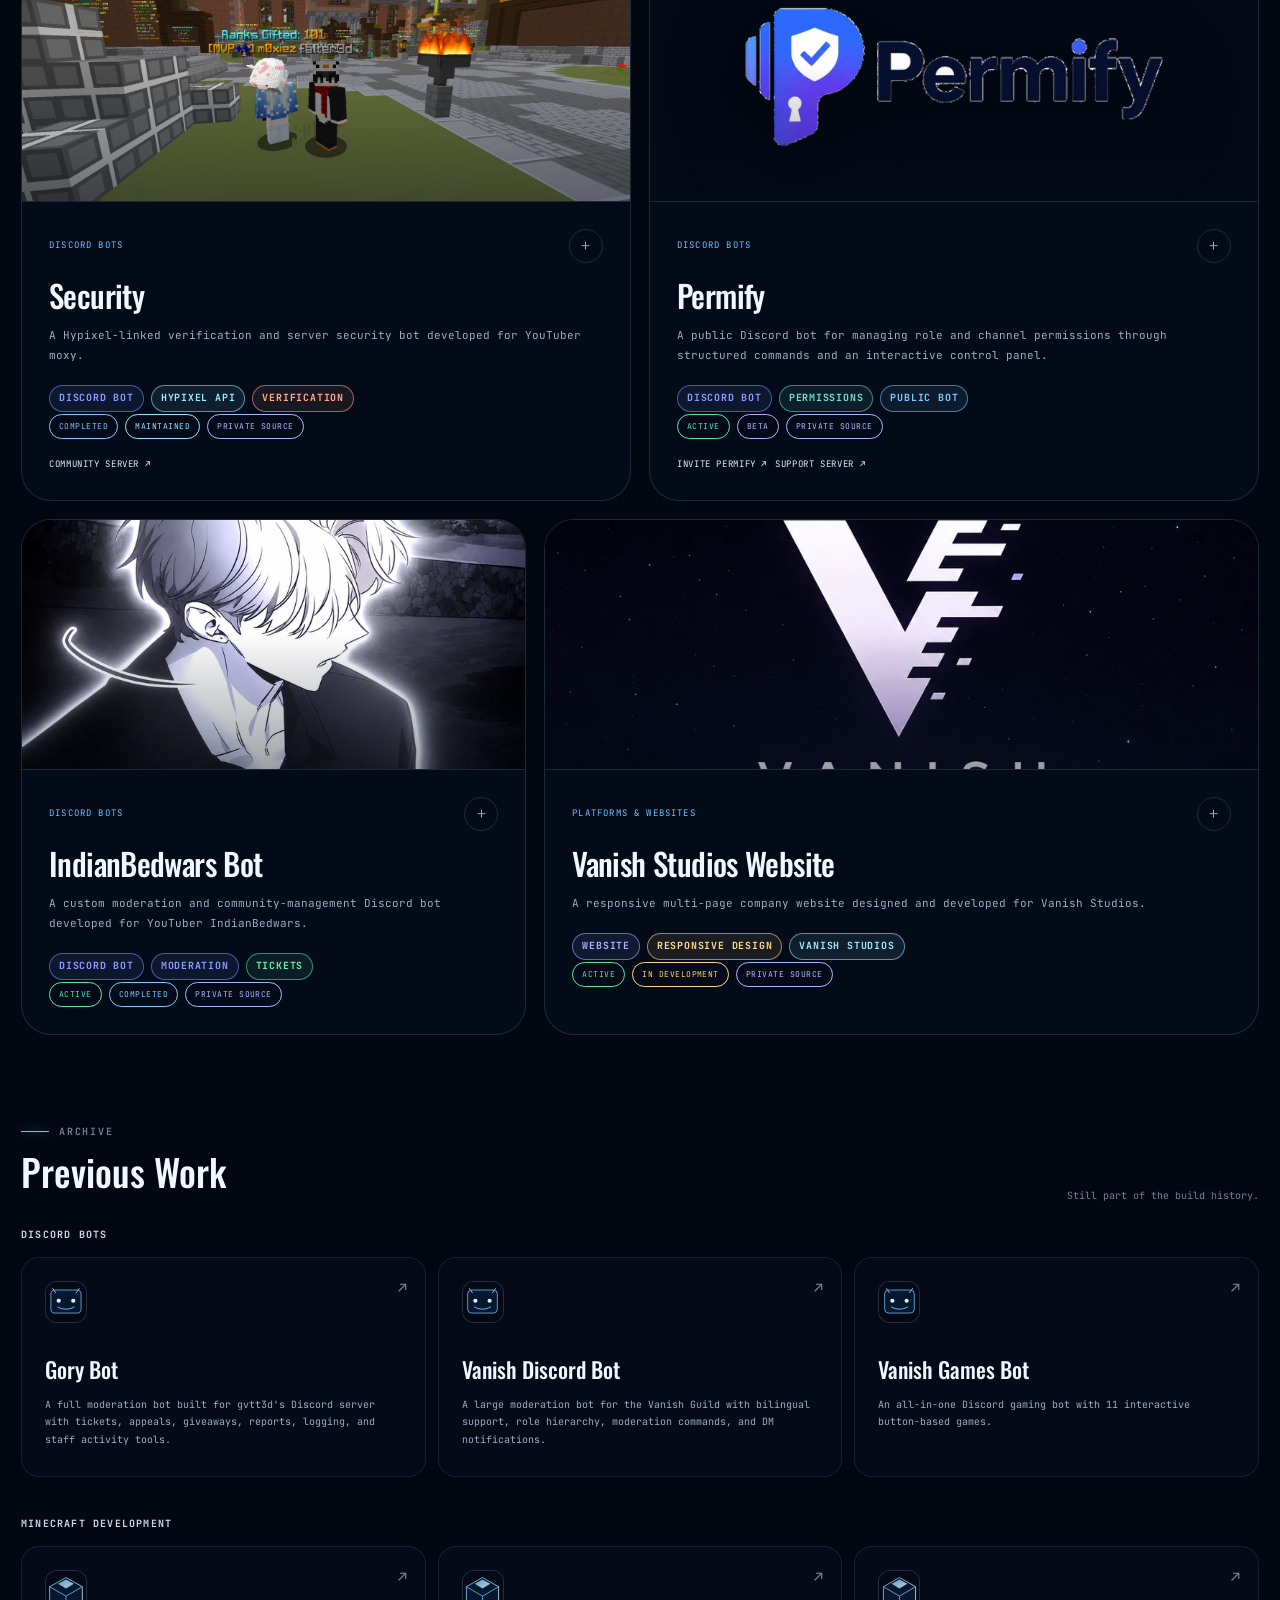
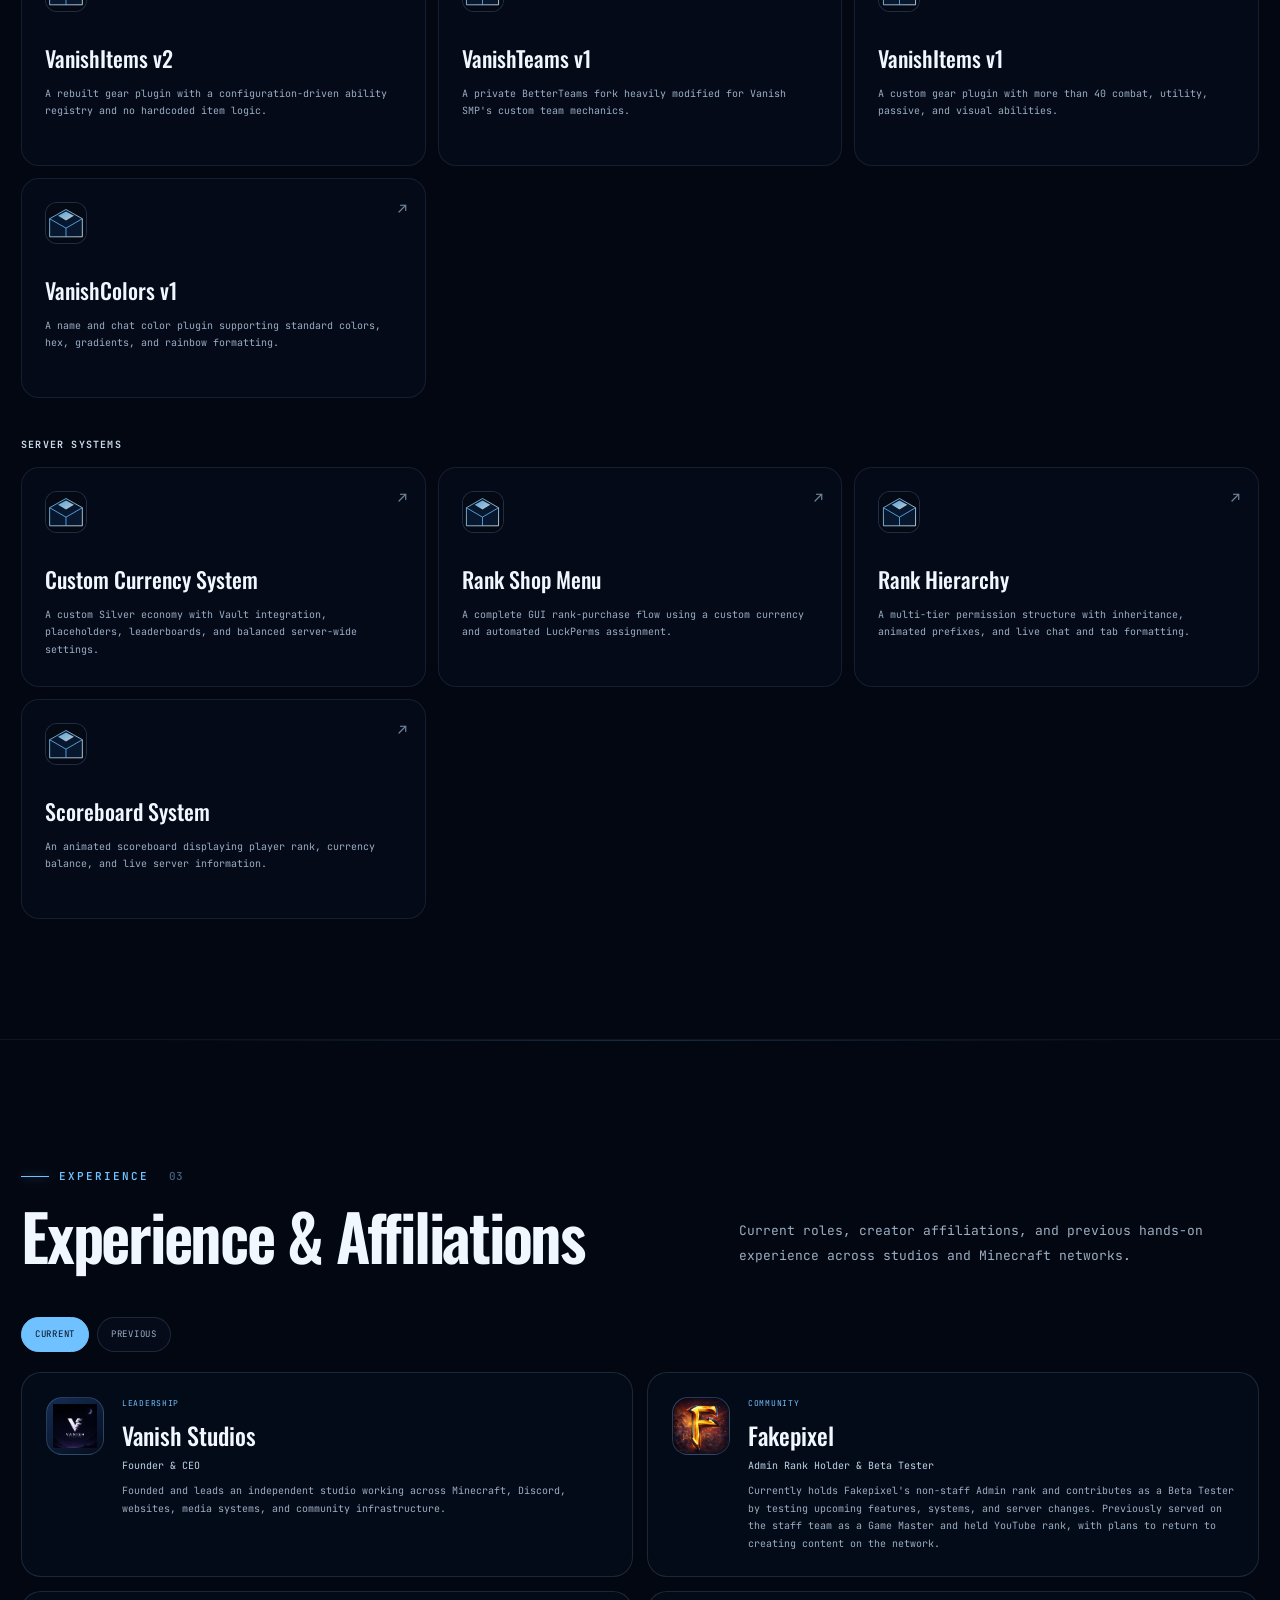
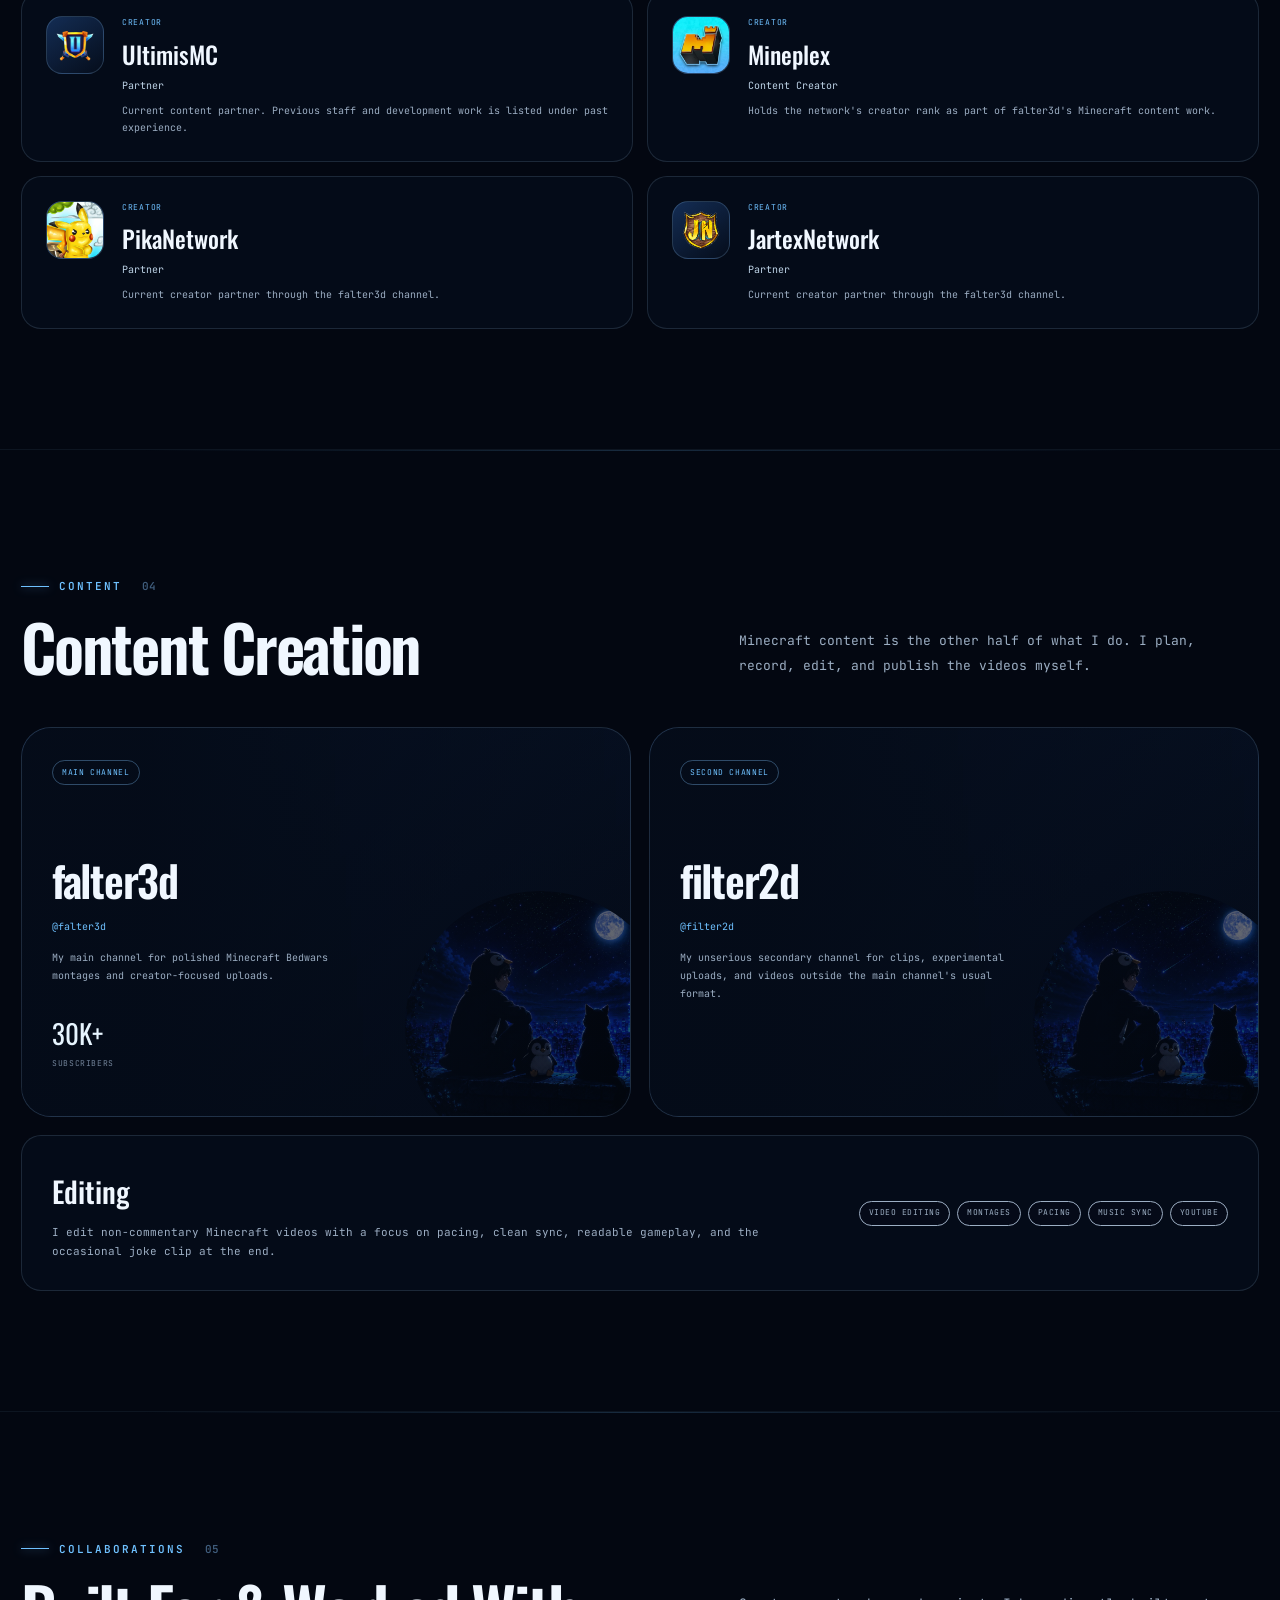
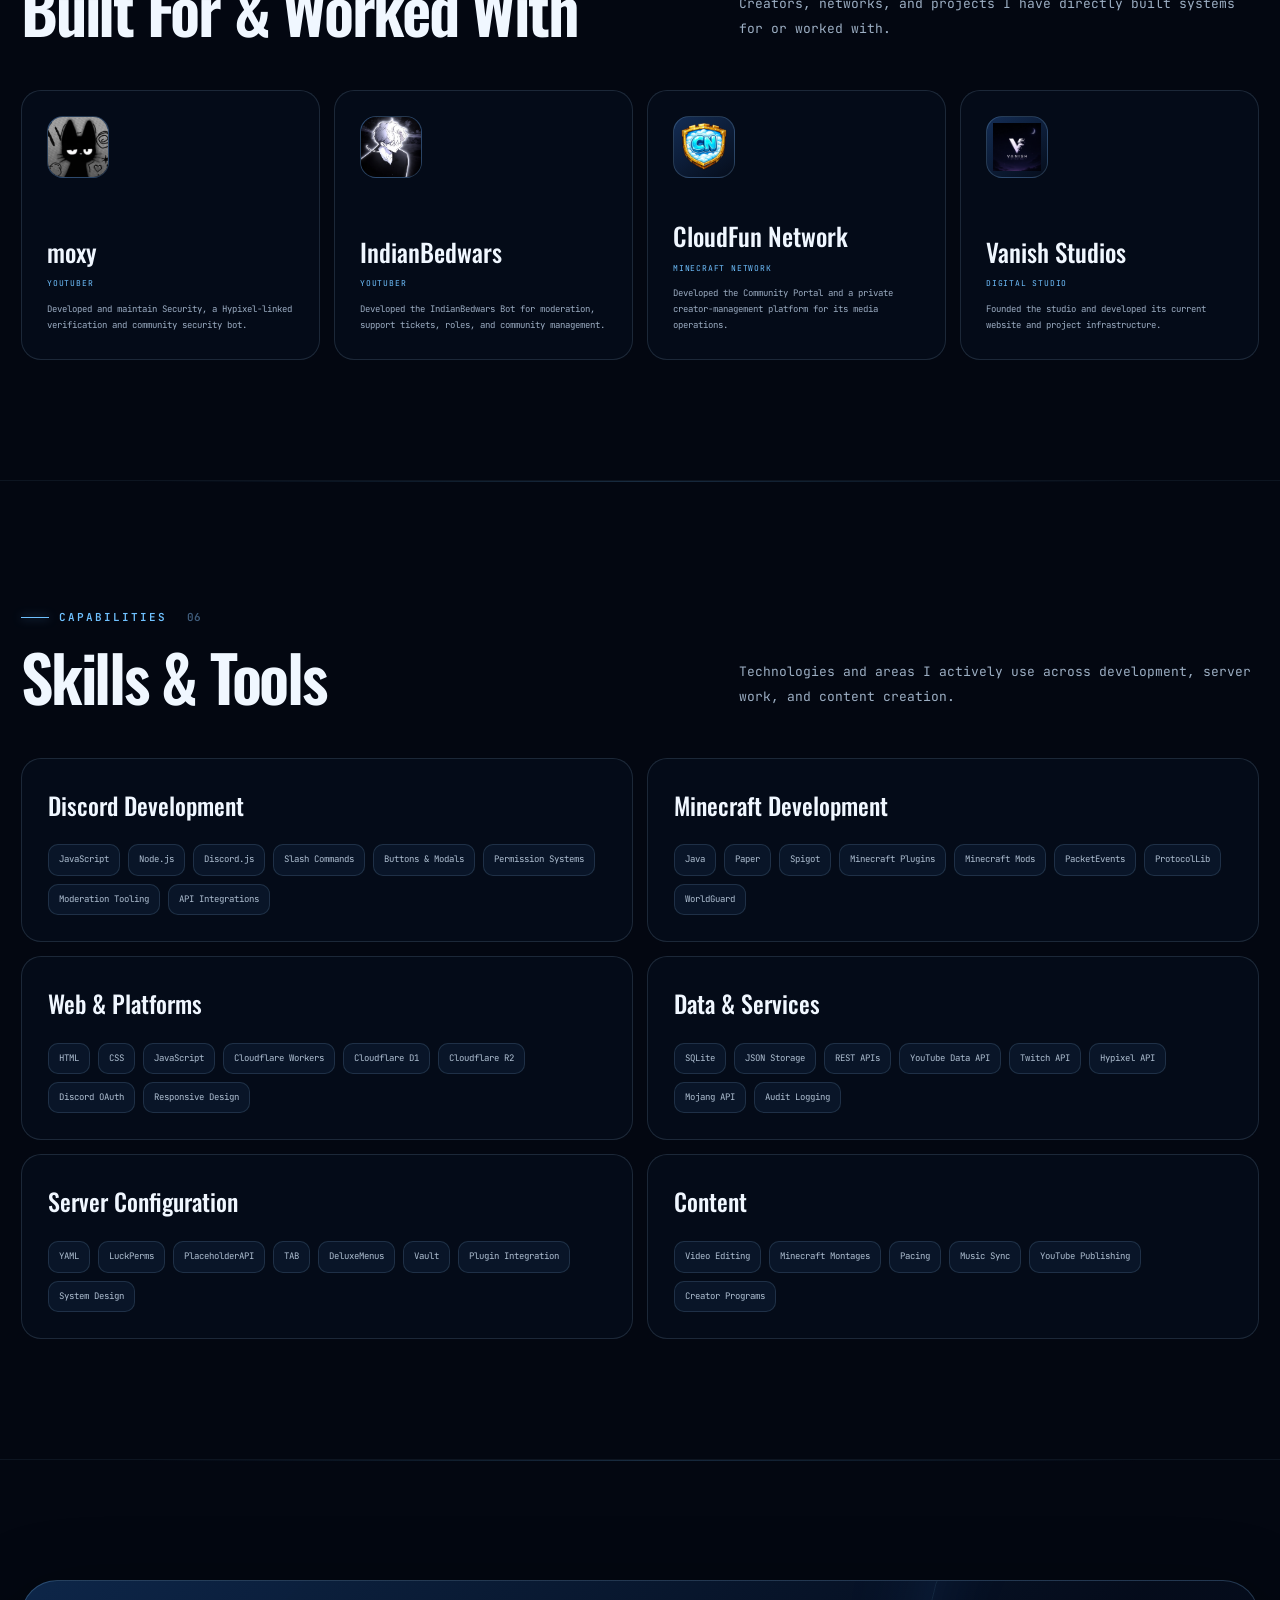
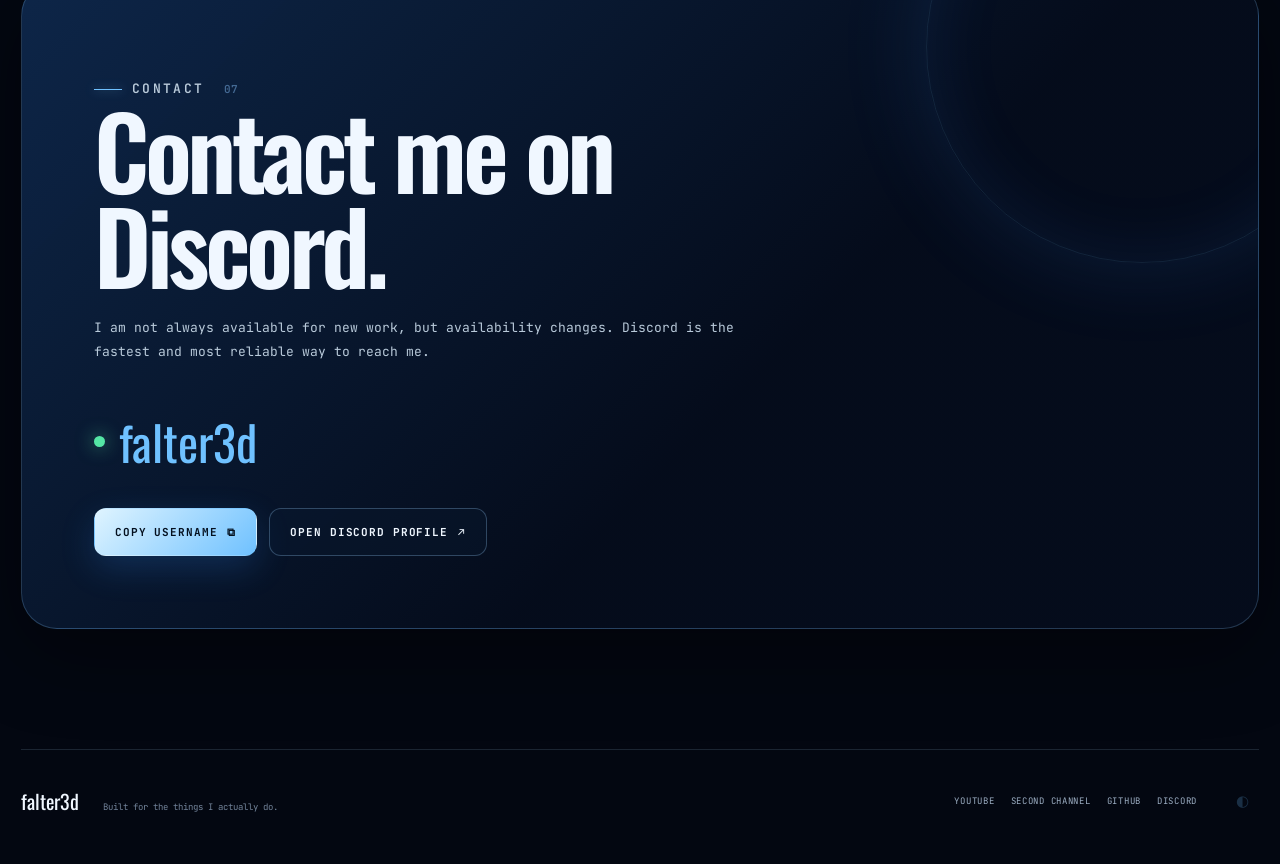
==== commit 475deb30: "Add files via upload" ====
--- a/index.html
+++ b/index.html
@@ -3,144 +3,100 @@
 <head>
   <meta charset="utf-8">
   <meta name="viewport" content="width=device-width, initial-scale=1">
-  <meta name="theme-color" content="#050b17">
-  <style>
-    [hidden] { display: none !important; }
-  </style>
-  <title>falter3d Site Editor</title>
-  <link rel="icon" type="image/png" href="../assets/images/favicon.png">
+  <meta name="theme-color" content="#040914">
+  <meta name="description" content="Developer, YouTuber, and editor creating Discord bots, Minecraft projects, websites, community platforms, and more.">
+  <meta property="og:type" content="website">
+  <meta property="og:url" content="https://falter3d.github.io/">
+  <meta property="og:title" content="falter3d — Developer, YouTuber & Editor">
+  <meta property="og:description" content="Developer, YouTuber, and editor creating Discord bots, Minecraft projects, websites, community platforms, and more.">
+  <meta property="og:image" content="https://falter3d.github.io/assets/images/profile.webp">
+  <meta name="twitter:card" content="summary_large_image">
+  <meta name="twitter:title" content="falter3d — Developer, YouTuber & Editor">
+  <meta name="twitter:description" content="Developer, YouTuber, and editor creating Discord bots, Minecraft projects, websites, community platforms, and more.">
+  <meta name="twitter:image" content="https://falter3d.github.io/assets/images/profile.webp">
+  <title>falter3d — Developer, YouTuber & Editor</title>
+  <link rel="canonical" href="https://falter3d.github.io/">
+  <link rel="icon" type="image/png" href="assets/images/favicon.png">
+  <link rel="manifest" href="site.webmanifest">
   <link rel="preconnect" href="https://fonts.googleapis.com">
   <link rel="preconnect" href="https://fonts.gstatic.com" crossorigin>
   <link href="https://fonts.googleapis.com/css2?family=JetBrains+Mono:wght@400;500;600;700&family=Oswald:wght@400;500;600;700&display=swap" rel="stylesheet">
-  <link rel="stylesheet" href="admin.css?v=20260802-8">
-  <script src="../config.js?v=20260802-8"></script>
-  <script>
-    window.__FALTER_EDITOR_STARTED = false;
-    window.__FALTER_EDITOR_READY = false;
-
-    function showEditorStartupFailure(title, message) {
-      const heading = document.getElementById("auth-title");
-      const description = document.getElementById("auth-description");
-      const actions = document.getElementById("auth-actions");
-      const note = document.getElementById("auth-note");
-      if (!heading || !description || !actions) return;
-
-      heading.textContent = title;
-      description.textContent = message;
-      const apiBase = String(window.FALTER_PORTFOLIO_CONFIG?.API_BASE_URL || "").replace(/\/+$/, "");
-      const loginUrl = apiBase
-        ? `${apiBase}/api/auth/login?returnTo=${encodeURIComponent(location.href)}`
-        : "";
-      actions.innerHTML = loginUrl
-        ? `<a class="button primary" href="${loginUrl}">Sign in with Discord</a><a class="button subtle" href="../">Return to portfolio</a>`
-        : `<a class="button subtle" href="../">Return to portfolio</a>`;
-      if (note) note.textContent = "Editor build 2026.08.02.8";
-    }
-
-    window.addEventListener("error", (event) => {
-      if (window.__FALTER_EDITOR_READY) return;
-      showEditorStartupFailure("The editor script crashed.", event.message || "A JavaScript error stopped the editor from starting.");
-    });
-
-    window.addEventListener("unhandledrejection", (event) => {
-      if (window.__FALTER_EDITOR_READY) return;
-      const reason = event.reason?.message || String(event.reason || "Unknown startup error");
-      showEditorStartupFailure("The editor could not start.", reason);
-    });
-
-    window.setTimeout(() => {
-      if (window.__FALTER_EDITOR_READY) return;
-      if (!window.__FALTER_EDITOR_STARTED) {
-        showEditorStartupFailure("The editor script did not load.", "GitHub Pages is still serving an older or missing admin.js file.");
-      } else {
-        showEditorStartupFailure("The editor did not finish starting.", "The script loaded, but startup did not complete. Use the Discord button below to continue.");
-      }
-    }, 5000);
-  </script>
-  <script defer src="admin.js?v=20260802-8"></script>
+  <link rel="stylesheet" href="assets/css/styles.css?v=20260802-7">
+  <script src="config.js?v=20260802-7"></script>
+  <script defer src="assets/js/api.js?v=20260802-7"></script>
+  <script defer src="assets/js/app.js?v=20260802-7"></script>
 </head>
 <body>
-  <div class="admin-background" aria-hidden="true"></div>
-
-  <section class="auth-screen" id="auth-screen">
-    <div class="auth-card">
-      <a class="auth-brand" href="../"><span>falter</span><strong>3d</strong><span class="auth-brand-label">site editor</span></a>
-      <div class="auth-orb"><img src="../assets/images/favicon.png" alt=""></div>
-      <p class="auth-kicker">Protected editor</p>
-      <h1 id="auth-title">Loading editor…</h1>
-      <p id="auth-description">Checking the portfolio backend and your session.</p>
-      <div class="auth-actions" id="auth-actions"></div>
-      <p class="auth-note" id="auth-note">Editor build 2026.08.02.8</p>
-    </div>
-  </section>
-
-  <div class="admin-app" id="admin-app" hidden>
-    <aside class="sidebar" id="sidebar">
-      <div class="sidebar-brand"><span>falter</span><strong>3d</strong><small>editor</small></div>
-      <button class="sidebar-close" id="sidebar-close" type="button">Close</button>
-      <nav class="sidebar-nav" id="sidebar-nav">
-        <button class="active" data-view="dashboard"><span>01</span>Dashboard</button>
-        <button data-view="site"><span>02</span>Site & Hero</button>
-        <button data-view="projects"><span>03</span>Projects</button>
-        <button data-view="experience"><span>04</span>Experience</button>
-        <button data-view="content"><span>05</span>YouTube</button>
-        <button data-view="worked"><span>06</span>Worked With</button>
-        <button data-view="skills"><span>07</span>Skills</button>
-        <button data-view="socials"><span>08</span>Socials</button>
-        <button data-view="settings"><span>09</span>Settings</button>
-        <button data-view="revisions"><span>10</span>Revisions</button>
-        <button data-view="scheduled"><span>11</span>Scheduled</button>
-        <button data-view="admins"><span>12</span>Administrators</button>
-      </nav>
-      <div class="sidebar-footer">
-        <a href="../" target="_blank" rel="noopener">Open portfolio ↗</a>
-        <button id="logout-button" type="button">Sign out</button>
-      </div>
-    </aside>
-
-    <main class="admin-main">
-      <header class="admin-topbar">
-        <button class="mobile-sidebar-button" id="mobile-sidebar-button" type="button">Menu</button>
-        <div><p id="view-kicker">Overview</p><h1 id="view-title">Dashboard</h1></div>
-        <div class="draft-state"><i id="draft-dot"></i><span id="draft-label">No unsaved changes</span></div>
-        <div class="publish-actions">
-          <button class="button subtle" id="save-draft" type="button">Save Draft</button>
-          <button class="button subtle" id="preview-draft" type="button">Preview</button>
-          <button class="button primary" id="publish-draft" type="button">Publish</button>
-        </div>
-      </header>
-      <div class="admin-content" id="admin-content"></div>
-    </main>
+  <div class="loading-screen" id="loading-screen" aria-hidden="true">
+    <div class="loading-moon"><span></span></div>
+    <p>loading falter3d</p>
   </div>
 
-  <dialog class="editor-dialog" id="editor-dialog">
-    <form method="dialog" id="editor-form">
-      <header class="dialog-header">
-        <div><p id="dialog-kicker">Edit</p><h2 id="dialog-title">Item</h2></div>
-        <button class="icon-button" value="cancel" aria-label="Close">×</button>
-      </header>
-      <div class="dialog-body" id="dialog-body"></div>
-      <footer class="dialog-footer">
-        <button class="button danger" id="dialog-delete" type="button" hidden>Archive / Delete</button>
-        <span></span>
-        <button class="button subtle" value="cancel">Cancel</button>
-        <button class="button primary" id="dialog-save" type="submit" value="default">Save changes</button>
-      </footer>
-    </form>
+  <div class="background-layer" aria-hidden="true"></div>
+  <div class="background-noise" aria-hidden="true"></div>
+  <div class="mouse-glow" id="mouse-glow" aria-hidden="true"></div>
+  <div class="custom-cursor" id="custom-cursor" aria-hidden="true"><span></span></div>
+
+  <header class="site-header" id="site-header">
+    <a class="brand" href="#top" aria-label="falter3d home">
+      <span class="brand-word">falter</span><span class="brand-accent">3d</span>
+    </a>
+    <button class="nav-toggle" id="nav-toggle" type="button" aria-expanded="false" aria-controls="main-nav">Menu</button>
+    <nav class="main-nav" id="main-nav" aria-label="Main navigation"></nav>
+    <a class="nav-contact" href="#contact">Discord <span>↗</span></a>
+  </header>
+
+  <main id="top">
+    <section class="hero section-shell" id="home">
+      <div class="hero-copy reveal">
+        <p class="eyebrow" id="hero-eyebrow"></p>
+        <h1 id="hero-headline"></h1>
+        <p class="hero-summary" id="hero-summary"></p>
+        <div class="hero-actions" id="hero-actions"></div>
+        <p class="hero-availability" id="hero-availability"></p>
+      </div>
+      <div class="hero-visual reveal" data-delay="100">
+        <div class="profile-orbit" aria-hidden="true"><i></i><i></i><i></i></div>
+        <figure class="profile-frame" id="profile-admin-trigger">
+          <img id="profile-image" src="assets/images/profile.webp" alt="falter3d profile artwork">
+          <span class="profile-shine" aria-hidden="true"></span>
+        </figure>
+        <a class="presence-card" id="presence-card" href="https://discord.com/users/184491496291041280" target="_blank" rel="noopener">
+          <span class="presence-avatar-wrap">
+            <img id="presence-avatar" src="assets/images/favicon.png" alt="">
+            <i class="presence-dot offline" id="presence-dot"></i>
+          </span>
+          <span class="presence-copy">
+            <strong>falter3d</strong>
+            <small id="presence-text">Checking Discord status…</small>
+          </span>
+          <span class="presence-arrow">↗</span>
+        </a>
+      </div>
+      <a class="scroll-cue" href="#about" aria-label="Scroll to about"><span></span>scroll</a>
+    </section>
+
+    <div id="dynamic-sections"></div>
+  </main>
+
+  <footer class="site-footer">
+    <div>
+      <span class="footer-brand">falter3d</span>
+      <span class="footer-note">Built for the things I actually do.</span>
+    </div>
+    <div class="footer-socials" id="footer-socials"></div>
+    <button class="admin-moon" id="admin-moon" type="button" aria-label="Open site editor" title="Site editor">◐</button>
+  </footer>
+
+  <dialog class="project-modal" id="project-modal">
+    <button class="modal-close" id="modal-close" type="button" aria-label="Close project">×</button>
+    <div id="project-modal-content"></div>
   </dialog>
 
-  <dialog class="confirm-dialog" id="confirm-dialog">
-    <form method="dialog">
-      <h2 id="confirm-title">Confirm action</h2>
-      <p id="confirm-message"></p>
-      <div class="confirm-actions">
-        <button class="button subtle" value="cancel">Cancel</button>
-        <button class="button danger" id="confirm-accept" value="default">Confirm</button>
-      </div>
-    </form>
-  </dialog>
+  <div class="toast-stack" id="toast-stack" aria-live="polite"></div>
 
-  <input id="image-upload-input" type="file" accept="image/png,image/jpeg,image/webp,image/gif" hidden>
-  <div class="toast-stack" id="toast-stack" aria-live="polite"></div>
+  <noscript>
+    <div class="noscript">This portfolio needs JavaScript to load its configurable content.</div>
+  </noscript>
 </body>
 </html>
--- a/assets/css/styles.css
+++ b/assets/css/styles.css
@@ -0,0 +1,725 @@
+:root {
+  color-scheme: dark;
+  --bg: #030711;
+  --bg-deep: #01040a;
+  --surface: rgba(7, 15, 31, 0.74);
+  --surface-strong: rgba(6, 13, 28, 0.92);
+  --surface-soft: rgba(17, 31, 57, 0.56);
+  --line: rgba(174, 216, 255, 0.14);
+  --line-strong: rgba(130, 197, 255, 0.34);
+  --text: #f0f7ff;
+  --muted: #9caec3;
+  --muted-2: #718298;
+  --accent: #6fc1ff;
+  --accent-2: #7b72ff;
+  --good: #55e6a5;
+  --warning: #ffd37a;
+  --danger: #ff8296;
+  --display: "Oswald", sans-serif;
+  --mono: "JetBrains Mono", monospace;
+  --radius-sm: 12px;
+  --radius: 20px;
+  --radius-lg: 30px;
+  --shadow: 0 24px 80px rgba(0, 0, 0, 0.42);
+  --max: 1240px;
+  --header-height: 78px;
+}
+
+* { box-sizing: border-box; }
+html { scroll-behavior: smooth; scrollbar-width: thin; scrollbar-color: rgba(111,193,255,.6) #030711; }
+body {
+  margin: 0;
+  min-width: 320px;
+  overflow-x: hidden;
+  background: var(--bg);
+  color: var(--text);
+  font-family: var(--mono);
+  font-size: 15px;
+  line-height: 1.7;
+  -webkit-font-smoothing: antialiased;
+}
+body.modal-open { overflow: hidden; }
+a { color: inherit; }
+button, input, textarea, select { font: inherit; }
+button { color: inherit; }
+img { max-width: 100%; display: block; }
+::selection { color: #06101f; background: var(--accent); }
+
+.background-layer {
+  position: fixed;
+  inset: 0;
+  z-index: -4;
+  background:
+    linear-gradient(180deg, rgba(1,4,12,.34), rgba(1,4,12,.78) 54%, #020711 100%),
+    radial-gradient(circle at 78% 12%, rgba(55,132,255,.11), transparent 34%),
+    url("../images/bg.jpg") center top / cover no-repeat;
+  transform: scale(1.02);
+}
+.background-layer::after {
+  content: "";
+  position: absolute;
+  inset: 0;
+  background: linear-gradient(90deg, rgba(1,5,12,.72) 0%, rgba(1,5,12,.15) 45%, rgba(1,5,12,.48) 100%);
+}
+.background-noise {
+  position: fixed;
+  inset: 0;
+  z-index: -3;
+  pointer-events: none;
+  opacity: .035;
+  background-image: url("data:image/svg+xml,%3Csvg viewBox='0 0 180 180' xmlns='http://www.w3.org/2000/svg'%3E%3Cfilter id='n'%3E%3CfeTurbulence type='fractalNoise' baseFrequency='.86' numOctaves='4' stitchTiles='stitch'/%3E%3C/filter%3E%3Crect width='100%25' height='100%25' filter='url(%23n)' opacity='.6'/%3E%3C/svg%3E");
+}
+
+.loading-screen {
+  position: fixed;
+  inset: 0;
+  z-index: 10000;
+  display: grid;
+  place-items: center;
+  align-content: center;
+  gap: 22px;
+  background: #020610;
+  transition: opacity .55s ease, visibility .55s ease;
+}
+.loading-screen.is-hidden { opacity: 0; visibility: hidden; }
+.loading-screen p { margin: 0; color: var(--muted); font-size: 11px; letter-spacing: .24em; text-transform: uppercase; }
+.loading-moon {
+  position: relative;
+  width: 70px;
+  height: 70px;
+  border-radius: 50%;
+  border: 1px solid rgba(111,193,255,.5);
+  box-shadow: 0 0 55px rgba(79,154,255,.3), inset -12px -8px 25px rgba(70,114,255,.22);
+  animation: moon-pulse 1.6s ease-in-out infinite;
+}
+.loading-moon::before,
+.loading-moon::after,
+.loading-moon span {
+  content: "";
+  position: absolute;
+  border-radius: 50%;
+  background: rgba(164,214,255,.15);
+}
+.loading-moon::before { width: 13px; height: 13px; left: 16px; top: 17px; }
+.loading-moon::after { width: 8px; height: 8px; right: 14px; top: 29px; }
+.loading-moon span { width: 17px; height: 10px; left: 25px; bottom: 13px; }
+@keyframes moon-pulse { 50% { transform: scale(1.05); box-shadow: 0 0 80px rgba(79,154,255,.48), inset -12px -8px 25px rgba(70,114,255,.28); } }
+
+.site-header {
+  position: fixed;
+  top: 16px;
+  left: 50%;
+  z-index: 100;
+  width: min(calc(100% - 32px), 1320px);
+  height: var(--header-height);
+  padding: 0 18px 0 24px;
+  display: flex;
+  align-items: center;
+  gap: 30px;
+  transform: translateX(-50%);
+  border: 1px solid rgba(167,211,255,.11);
+  border-radius: 20px;
+  background: rgba(3, 9, 20, .64);
+  backdrop-filter: blur(20px) saturate(125%);
+  box-shadow: 0 12px 50px rgba(0,0,0,.18);
+  transition: background .25s ease, border-color .25s ease, transform .25s ease;
+}
+.site-header.scrolled { background: rgba(3,9,20,.88); border-color: rgba(126,193,255,.22); }
+.brand {
+  flex: 0 0 auto;
+  text-decoration: none;
+  font-family: var(--display);
+  font-weight: 700;
+  font-size: 24px;
+  letter-spacing: -.03em;
+  line-height: 1;
+}
+.brand-word { color: #eaf5ff; }
+.brand-accent { color: var(--accent); text-shadow: 0 0 22px rgba(111,193,255,.7); }
+.main-nav { margin-left: auto; display: flex; align-items: center; gap: 4px; }
+.main-nav a {
+  position: relative;
+  padding: 10px 12px;
+  color: var(--muted);
+  text-decoration: none;
+  font-size: 11px;
+  letter-spacing: .09em;
+  text-transform: uppercase;
+  transition: color .2s ease;
+}
+.main-nav a::after {
+  content: "";
+  position: absolute;
+  left: 12px;
+  right: 12px;
+  bottom: 5px;
+  height: 1px;
+  background: var(--accent);
+  transform: scaleX(0);
+  transform-origin: left;
+  transition: transform .2s ease;
+}
+.main-nav a:hover,
+.main-nav a.active { color: var(--text); }
+.main-nav a:hover::after,
+.main-nav a.active::after { transform: scaleX(1); }
+.nav-contact {
+  padding: 10px 15px;
+  border: 1px solid rgba(111,193,255,.35);
+  border-radius: 11px;
+  text-decoration: none;
+  color: #dff3ff;
+  font-size: 11px;
+  letter-spacing: .08em;
+  text-transform: uppercase;
+  background: rgba(53,132,255,.08);
+  transition: transform .2s ease, background .2s ease, border-color .2s ease;
+}
+.nav-contact:hover { transform: translateY(-2px); background: rgba(53,132,255,.16); border-color: rgba(111,193,255,.65); }
+.nav-toggle { display: none; margin-left: auto; border: 0; background: none; font-size: 11px; letter-spacing: .1em; text-transform: uppercase; }
+
+.section-shell {
+  width: min(calc(100% - 42px), var(--max));
+  margin-inline: auto;
+}
+.hero {
+  position: relative;
+  min-height: 100svh;
+  padding: calc(var(--header-height) + 105px) 0 88px;
+  display: grid;
+  grid-template-columns: minmax(0, 1.15fr) minmax(340px, .85fr);
+  align-items: center;
+  gap: clamp(40px, 7vw, 100px);
+}
+.hero-copy { max-width: 790px; }
+.eyebrow,
+.section-kicker {
+  display: inline-flex;
+  align-items: center;
+  gap: 10px;
+  margin: 0 0 18px;
+  color: var(--accent);
+  font-size: 11px;
+  font-weight: 600;
+  letter-spacing: .18em;
+  text-transform: uppercase;
+}
+.eyebrow::before,
+.section-kicker::before { content: ""; width: 28px; height: 1px; background: var(--accent); box-shadow: 0 0 10px rgba(111,193,255,.7); }
+.hero h1 {
+  max-width: 800px;
+  margin: 0;
+  font-family: var(--display);
+  font-size: clamp(58px, 8vw, 116px);
+  font-weight: 600;
+  letter-spacing: -.045em;
+  line-height: .93;
+  text-wrap: balance;
+  text-shadow: 0 8px 50px rgba(0,0,0,.38);
+}
+.hero h1 .accent-word { color: var(--accent); text-shadow: 0 0 40px rgba(88,162,255,.35); }
+.hero-summary { max-width: 720px; margin: 28px 0 0; color: #b9c8d9; font-size: clamp(14px, 1.5vw, 17px); line-height: 1.9; }
+.hero-actions { display: flex; flex-wrap: wrap; gap: 12px; margin-top: 34px; }
+.button {
+  min-height: 48px;
+  padding: 0 20px;
+  display: inline-flex;
+  align-items: center;
+  justify-content: center;
+  gap: 10px;
+  border: 1px solid transparent;
+  border-radius: 12px;
+  text-decoration: none;
+  font-size: 11px;
+  font-weight: 700;
+  letter-spacing: .08em;
+  text-transform: uppercase;
+  cursor: pointer;
+  transition: transform .2s ease, border-color .2s ease, background .2s ease, color .2s ease, box-shadow .2s ease;
+}
+.button:hover { transform: translateY(-3px); }
+.button.primary { color: #04101f; background: linear-gradient(135deg, #dff4ff, var(--accent)); box-shadow: 0 12px 35px rgba(48,143,255,.2); }
+.button.primary:hover { box-shadow: 0 18px 50px rgba(48,143,255,.34); }
+.button.secondary { color: var(--text); border-color: rgba(155,209,255,.28); background: rgba(10,25,48,.45); }
+.button.secondary:hover { border-color: rgba(155,209,255,.58); background: rgba(20,48,87,.55); }
+.button.ghost { min-height: 40px; padding-inline: 14px; border-color: var(--line); color: var(--muted); background: rgba(7,15,30,.45); }
+.button.ghost:hover { color: var(--text); border-color: var(--line-strong); }
+.hero-availability { margin: 18px 0 0; color: var(--muted-2); font-size: 11px; }
+.hero-availability::before { content: "// "; color: var(--accent); }
+
+.hero-visual { position: relative; width: min(100%, 470px); margin-left: auto; }
+.profile-frame {
+  position: relative;
+  z-index: 2;
+  aspect-ratio: 1;
+  margin: 0;
+  overflow: hidden;
+  border: 1px solid rgba(170,219,255,.28);
+  border-radius: 34px;
+  background: #030915;
+  box-shadow: 0 35px 110px rgba(0,0,0,.5), 0 0 70px rgba(52,133,255,.14);
+  transform: rotate(1.2deg);
+  transition: transform .45s cubic-bezier(.2,.8,.2,1), border-color .3s ease;
+}
+.profile-frame:hover { transform: rotate(0deg) translateY(-6px); border-color: rgba(170,219,255,.55); }
+.profile-frame::before {
+  content: "";
+  position: absolute;
+  inset: 0;
+  z-index: 2;
+  pointer-events: none;
+  box-shadow: inset 0 0 0 1px rgba(255,255,255,.04), inset 0 -110px 130px rgba(1,5,12,.38);
+}
+.profile-frame img { width: 100%; height: 100%; object-fit: cover; }
+.profile-shine {
+  position: absolute;
+  z-index: 3;
+  inset: -100% auto auto -60%;
+  width: 50%;
+  height: 260%;
+  background: linear-gradient(90deg, transparent, rgba(255,255,255,.12), transparent);
+  transform: rotate(25deg);
+  transition: left .8s ease;
+}
+.profile-frame:hover .profile-shine { left: 130%; }
+.profile-orbit { position: absolute; z-index: 1; inset: -52px; border: 1px solid rgba(111,193,255,.12); border-radius: 50%; animation: orbit-spin 28s linear infinite; }
+.profile-orbit::before,
+.profile-orbit::after,
+.profile-orbit i { content: ""; position: absolute; border-radius: 50%; background: var(--accent); box-shadow: 0 0 18px rgba(111,193,255,.9); }
+.profile-orbit::before { width: 6px; height: 6px; top: 17%; left: 7%; }
+.profile-orbit::after { width: 4px; height: 4px; right: 2%; bottom: 30%; }
+.profile-orbit i:nth-child(1) { width: 3px; height: 3px; right: 20%; top: 1%; }
+.profile-orbit i:nth-child(2) { width: 5px; height: 5px; left: 23%; bottom: 2%; }
+.profile-orbit i:nth-child(3) { width: 2px; height: 2px; right: 10%; top: 36%; }
+@keyframes orbit-spin { to { transform: rotate(360deg); } }
+.presence-card {
+  position: relative;
+  z-index: 4;
+  width: calc(100% - 44px);
+  margin: -34px auto 0;
+  padding: 13px 14px;
+  display: grid;
+  grid-template-columns: auto 1fr auto;
+  align-items: center;
+  gap: 12px;
+  border: 1px solid rgba(171,219,255,.2);
+  border-radius: 17px;
+  background: rgba(5,13,28,.88);
+  backdrop-filter: blur(18px);
+  box-shadow: 0 18px 50px rgba(0,0,0,.35);
+  text-decoration: none;
+  transition: transform .2s ease, border-color .2s ease;
+}
+.presence-card:hover { transform: translateY(-3px); border-color: rgba(171,219,255,.45); }
+.presence-avatar-wrap { position: relative; width: 42px; height: 42px; }
+.presence-avatar-wrap img { width: 42px; height: 42px; border-radius: 12px; object-fit: cover; }
+.presence-dot { position: absolute; right: -2px; bottom: -2px; width: 13px; height: 13px; border: 3px solid #06101f; border-radius: 50%; background: #687386; }
+.presence-dot.online { background: #3adf91; }
+.presence-dot.idle { background: #ffd25f; }
+.presence-dot.dnd { background: #ff6077; }
+.presence-dot.offline { background: #687386; }
+.presence-copy { min-width: 0; display: grid; }
+.presence-copy strong { font-size: 12px; color: #edf7ff; }
+.presence-copy small { overflow: hidden; color: var(--muted); font-size: 10px; text-overflow: ellipsis; white-space: nowrap; }
+.presence-arrow { color: var(--accent); }
+.scroll-cue {
+  position: absolute;
+  left: 0;
+  bottom: 26px;
+  display: flex;
+  align-items: center;
+  gap: 11px;
+  color: var(--muted-2);
+  text-decoration: none;
+  font-size: 9px;
+  letter-spacing: .18em;
+  text-transform: uppercase;
+}
+.scroll-cue span { position: relative; width: 44px; height: 1px; overflow: hidden; background: rgba(255,255,255,.15); }
+.scroll-cue span::after { content: ""; position: absolute; inset: 0; background: var(--accent); transform: translateX(-100%); animation: scroll-line 2s ease-in-out infinite; }
+@keyframes scroll-line { 50%,100% { transform: translateX(100%); } }
+
+.content-section {
+  position: relative;
+  padding: 120px 0;
+  border-top: 1px solid rgba(157,207,255,.07);
+}
+.content-section::before {
+  content: "";
+  position: absolute;
+  top: 0;
+  left: 50%;
+  width: min(92vw, 1000px);
+  height: 1px;
+  transform: translateX(-50%);
+  background: linear-gradient(90deg, transparent, rgba(111,193,255,.2), transparent);
+}
+.section-header { display: grid; grid-template-columns: minmax(0, .9fr) minmax(300px, .7fr); align-items: end; gap: 50px; margin-bottom: 48px; }
+.section-title { margin: 0; font-family: var(--display); font-size: clamp(42px, 5vw, 72px); font-weight: 600; letter-spacing: -.035em; line-height: 1.02; text-wrap: balance; }
+.section-intro { margin: 0; color: var(--muted); font-size: 13px; line-height: 1.9; }
+.section-number { margin-left: 10px; color: rgba(138,198,255,.45); font-family: var(--mono); font-size: 11px; letter-spacing: 0; vertical-align: top; }
+
+.about-grid { display: grid; grid-template-columns: 1.25fr .75fr; gap: 18px; }
+.about-main,
+.about-quote,
+.strength-card,
+.glass-panel {
+  border: 1px solid var(--line);
+  background: linear-gradient(145deg, rgba(11,25,48,.68), rgba(5,12,26,.78));
+  backdrop-filter: blur(14px);
+  box-shadow: inset 0 1px rgba(255,255,255,.025);
+}
+.about-main { min-height: 320px; padding: clamp(28px, 5vw, 54px); border-radius: var(--radius-lg); display: flex; flex-direction: column; justify-content: space-between; }
+.about-main p { max-width: 750px; margin: 0; color: #c3d0df; font-size: clamp(15px, 1.7vw, 19px); line-height: 1.9; }
+.about-signal { display: flex; align-items: center; gap: 12px; margin-top: 44px; color: var(--muted-2); font-size: 10px; text-transform: uppercase; letter-spacing: .13em; }
+.about-signal i { width: 8px; height: 8px; border-radius: 50%; background: var(--good); box-shadow: 0 0 15px rgba(85,230,165,.65); }
+.about-quote { padding: 35px; border-radius: var(--radius-lg); display: grid; align-content: space-between; gap: 60px; background: linear-gradient(145deg, rgba(21,47,86,.72), rgba(5,12,26,.8)); }
+.about-quote::before { content: "“"; color: var(--accent); font-family: Georgia, serif; font-size: 72px; line-height: .7; }
+.about-quote blockquote { margin: 0; color: #d9e9f8; font-size: 13px; line-height: 1.9; }
+.strength-grid { grid-column: 1 / -1; display: grid; grid-template-columns: repeat(3, 1fr); gap: 18px; }
+.strength-card { position: relative; min-height: 210px; padding: 28px; border-radius: var(--radius); overflow: hidden; transition: transform .25s ease, border-color .25s ease, background .25s ease; }
+.strength-card:hover { transform: translateY(-5px); border-color: rgba(111,193,255,.32); background: linear-gradient(145deg, rgba(18,39,72,.8), rgba(6,14,30,.82)); }
+.strength-index { color: rgba(111,193,255,.48); font-size: 10px; }
+.strength-card h3 { margin: 30px 0 10px; font-family: var(--display); font-size: 23px; font-weight: 500; letter-spacing: -.01em; }
+.strength-card p { margin: 0; color: var(--muted); font-size: 12px; line-height: 1.8; }
+.strength-card::after { content: ""; position: absolute; width: 110px; height: 110px; right: -60px; bottom: -60px; border: 1px solid rgba(111,193,255,.13); border-radius: 50%; }
+
+.project-toolbar { display: flex; flex-wrap: wrap; align-items: center; justify-content: space-between; gap: 16px; margin-bottom: 26px; }
+.filter-group { display: flex; flex-wrap: wrap; gap: 8px; }
+.filter-button {
+  padding: 9px 13px;
+  border: 1px solid var(--line);
+  border-radius: 999px;
+  color: var(--muted);
+  background: rgba(7,16,32,.58);
+  font-size: 9px;
+  letter-spacing: .08em;
+  text-transform: uppercase;
+  cursor: pointer;
+  transition: color .2s ease, border-color .2s ease, background .2s ease;
+}
+.filter-button:hover,
+.filter-button.active { color: #06101f; border-color: var(--accent); background: var(--accent); }
+.project-search { position: relative; min-width: min(100%, 260px); }
+.project-search input { width: 100%; height: 41px; padding: 0 40px 0 14px; border: 1px solid var(--line); border-radius: 12px; outline: none; color: var(--text); background: rgba(7,16,32,.58); font-size: 11px; }
+.project-search input:focus { border-color: var(--line-strong); }
+.project-search::after { content: "⌕"; position: absolute; right: 14px; top: 7px; color: var(--accent); font-size: 18px; }
+.featured-grid { display: grid; grid-template-columns: repeat(12, 1fr); gap: 18px; }
+.project-card {
+  position: relative;
+  grid-column: span 6;
+  min-height: 500px;
+  overflow: hidden;
+  border: 1px solid var(--line);
+  border-radius: var(--radius-lg);
+  background: rgba(5,13,28,.78);
+  backdrop-filter: blur(15px);
+  cursor: pointer;
+  transition: transform .35s cubic-bezier(.2,.8,.2,1), border-color .3s ease, box-shadow .3s ease;
+}
+.project-card:nth-child(1),
+.project-card:nth-child(6) { grid-column: span 7; }
+.project-card:nth-child(2),
+.project-card:nth-child(5) { grid-column: span 5; }
+.project-card:hover { transform: translateY(-7px); border-color: rgba(131,202,255,.4); box-shadow: 0 28px 90px rgba(0,0,0,.4), 0 0 45px rgba(54,131,255,.1); }
+.project-cover { position: relative; height: 250px; overflow: hidden; background: #030915; border-bottom: 1px solid var(--line); }
+.project-cover::after { content: ""; position: absolute; inset: 0; background: linear-gradient(180deg, transparent 45%, rgba(4,10,22,.38)); pointer-events: none; }
+.project-cover img { width: 100%; height: 100%; object-fit: cover; transition: transform .6s cubic-bezier(.2,.8,.2,1), filter .4s ease; }
+.project-cover.logo img { object-fit: contain; padding: 42px; filter: drop-shadow(0 20px 40px rgba(0,0,0,.35)); }
+.project-card:hover .project-cover img { transform: scale(1.035); }
+.project-body { padding: 27px; }
+.project-topline { display: flex; align-items: center; justify-content: space-between; gap: 15px; margin-bottom: 15px; }
+.project-category { color: var(--accent); font-size: 9px; letter-spacing: .13em; text-transform: uppercase; }
+.project-open { width: 34px; height: 34px; display: grid; place-items: center; border: 1px solid var(--line); border-radius: 50%; color: var(--muted); transition: transform .25s ease, color .25s ease, border-color .25s ease; }
+.project-card:hover .project-open { transform: rotate(45deg); color: var(--accent); border-color: var(--line-strong); }
+.project-card h3 { margin: 0; font-family: var(--display); font-size: 31px; font-weight: 500; letter-spacing: -.02em; line-height: 1.1; }
+.project-summary { margin: 13px 0 20px; color: var(--muted); font-size: 11px; line-height: 1.85; }
+.badge-row, .tag-row { display: flex; flex-wrap: wrap; gap: 7px; }
+.status-badge,
+.tech-tag {
+  display: inline-flex;
+  align-items: center;
+  min-height: 25px;
+  padding: 3px 9px;
+  border: 1px solid currentColor;
+  border-radius: 999px;
+  color: var(--muted);
+  font-size: 8px;
+  letter-spacing: .06em;
+  text-transform: uppercase;
+  background: rgba(6,12,25,.58);
+}
+.project-links-inline { display: flex; flex-wrap: wrap; gap: 8px; margin-top: 18px; }
+.project-link { color: #d9edff; font-size: 9px; letter-spacing: .07em; text-transform: uppercase; text-decoration: none; }
+.project-link:hover { color: var(--accent); }
+.projects-empty { padding: 50px; border: 1px dashed var(--line); border-radius: var(--radius); color: var(--muted); text-align: center; }
+.previous-wrap { margin-top: 80px; }
+.subsection-heading { display: flex; align-items: flex-end; justify-content: space-between; gap: 30px; margin-bottom: 22px; }
+.subsection-heading h3 { margin: 0; font-family: var(--display); font-size: 37px; font-weight: 500; }
+.subsection-heading p { margin: 0; color: var(--muted-2); font-size: 10px; }
+.previous-groups { display: grid; gap: 38px; }
+.previous-group-title { margin: 0 0 14px; color: #c9d9e8; font-size: 10px; letter-spacing: .12em; text-transform: uppercase; }
+.previous-grid { display: grid; grid-template-columns: repeat(3, 1fr); gap: 12px; }
+.previous-card {
+  position: relative;
+  min-height: 220px;
+  padding: 23px;
+  overflow: hidden;
+  border: 1px solid rgba(174,216,255,.1);
+  border-radius: 18px;
+  background: rgba(6,14,29,.63);
+  cursor: pointer;
+  transition: transform .22s ease, border-color .22s ease, background .22s ease;
+}
+.previous-card:hover { transform: translateY(-4px); border-color: rgba(111,193,255,.28); background: rgba(11,24,46,.76); }
+.previous-card .mini-icon { width: 42px; height: 42px; margin-bottom: 28px; border: 1px solid var(--line); border-radius: 12px; overflow: hidden; background: rgba(9,21,41,.8); }
+.previous-card .mini-icon img { width: 100%; height: 100%; object-fit: cover; }
+.previous-card h4 { margin: 0 0 8px; font-family: var(--display); font-size: 22px; font-weight: 500; }
+.previous-card p { margin: 0; color: var(--muted); font-size: 10px; line-height: 1.75; }
+.previous-card .mini-arrow { position: absolute; right: 18px; top: 18px; color: var(--muted-2); }
+
+.experience-tabs { display: flex; gap: 8px; margin-bottom: 20px; }
+.experience-grid { display: grid; grid-template-columns: repeat(2, 1fr); gap: 14px; }
+.experience-card { display: grid; grid-template-columns: auto 1fr; gap: 18px; padding: 24px; border: 1px solid var(--line); border-radius: var(--radius); color: inherit; background: rgba(6,14,29,.68); text-decoration: none; transition: transform .25s ease, border-color .25s ease; }
+.experience-card:hover { transform: translateY(-4px); border-color: rgba(111,193,255,.3); color: inherit; text-decoration: none; }
+.experience-card:focus, .experience-card:visited, .experience-card * { text-decoration: none; }
+.logo-tile { width: 58px; height: 58px; display: grid; place-items: center; overflow: hidden; border: 1px solid rgba(154,209,255,.2); border-radius: 16px; color: var(--accent); background: linear-gradient(145deg, rgba(25,56,101,.78), rgba(6,14,29,.85)); font-family: var(--display); font-size: 20px; font-weight: 600; }
+.logo-tile img { width: 100%; height: 100%; object-fit: cover; }
+.logo-tile.contain img { object-fit: contain; padding: 6px; }
+.logo-tile.cover img { object-fit: cover; }
+.experience-meta { display: flex; flex-wrap: wrap; align-items: center; gap: 8px; margin-bottom: 4px; }
+.experience-meta span { color: var(--accent); font-size: 8px; letter-spacing: .09em; text-transform: uppercase; }
+.experience-card h3 { margin: 0; font-family: var(--display); font-size: 24px; font-weight: 500; }
+.experience-role { margin: 2px 0 8px; color: #bfd5e8; font-size: 10px; }
+.experience-card p { margin: 0; color: var(--muted); font-size: 10px; line-height: 1.75; }
+
+.channel-grid { display: grid; grid-template-columns: 1fr 1fr; gap: 18px; }
+.channel-card { position: relative; min-height: 390px; padding: 30px; overflow: hidden; border: 1px solid var(--line); border-radius: var(--radius-lg); background: linear-gradient(145deg, rgba(12,28,53,.8), rgba(4,11,24,.86)); text-decoration: none; transition: transform .3s ease, border-color .3s ease; }
+.channel-card:hover { transform: translateY(-6px); border-color: rgba(111,193,255,.4); }
+.channel-art { position: absolute; right: -45px; bottom: -45px; width: 270px; height: 270px; border-radius: 50%; overflow: hidden; opacity: .55; filter: saturate(.9); }
+.channel-art img { width: 100%; height: 100%; object-fit: cover; }
+.channel-card::after { content: ""; position: absolute; inset: 0; background: linear-gradient(90deg, rgba(4,11,24,.95) 20%, rgba(4,11,24,.28)); pointer-events: none; }
+.channel-card-content { position: relative; z-index: 2; max-width: 60%; }
+.channel-badge { display: inline-flex; padding: 5px 9px; border: 1px solid var(--line-strong); border-radius: 999px; color: var(--accent); font-size: 8px; letter-spacing: .08em; text-transform: uppercase; }
+.channel-card h3 { margin: 58px 0 2px; font-family: var(--display); font-size: 43px; font-weight: 600; letter-spacing: -.03em; }
+.channel-handle { color: var(--accent); font-size: 10px; }
+.channel-card p { margin: 14px 0 0; color: var(--muted); font-size: 10px; line-height: 1.8; }
+.channel-count { margin-top: 26px; color: #e7f5ff; font-family: var(--display); font-size: 27px; }
+.channel-count small { display: block; color: var(--muted-2); font-family: var(--mono); font-size: 8px; letter-spacing: .08em; text-transform: uppercase; }
+.editorial-card { margin-top: 18px; padding: 30px; display: grid; grid-template-columns: 1fr auto; align-items: center; gap: 30px; border: 1px solid var(--line); border-radius: var(--radius); background: rgba(6,14,29,.68); }
+.editorial-card h3 { margin: 0 0 8px; font-family: var(--display); font-size: 29px; font-weight: 500; }
+.editorial-card p { max-width: 750px; margin: 0; color: var(--muted); font-size: 11px; }
+.video-grid { display: grid; grid-template-columns: repeat(3, 1fr); gap: 14px; margin-top: 18px; }
+.video-card { overflow: hidden; border: 1px solid var(--line); border-radius: 18px; background: rgba(6,14,29,.72); }
+.video-frame { aspect-ratio: 16/9; background: #02050a; }
+.video-frame iframe { width: 100%; height: 100%; border: 0; }
+.video-card-copy { padding: 18px; }
+.video-card h4 { margin: 0; font-family: var(--display); font-size: 20px; font-weight: 500; }
+.video-card p { margin: 6px 0 0; color: var(--muted); font-size: 9px; }
+
+.worked-grid { display: grid; grid-template-columns: repeat(4, 1fr); gap: 14px; }
+.worked-card { min-height: 270px; padding: 25px; display: flex; flex-direction: column; border: 1px solid var(--line); border-radius: var(--radius); background: rgba(6,14,29,.68); text-decoration: none; transition: transform .25s ease, border-color .25s ease; }
+.worked-card:hover { transform: translateY(-5px); border-color: rgba(111,193,255,.32); }
+.worked-card .logo-tile { width: 62px; height: 62px; }
+.worked-card h3 { margin: auto 0 4px; font-family: var(--display); font-size: 25px; font-weight: 500; }
+.worked-type { color: var(--accent); font-size: 8px; letter-spacing: .1em; text-transform: uppercase; }
+.worked-card p { margin: 11px 0 0; color: var(--muted); font-size: 9px; line-height: 1.75; }
+
+.skills-grid { display: grid; grid-template-columns: repeat(2, 1fr); gap: 14px; }
+.skill-group { padding: 26px; border: 1px solid var(--line); border-radius: var(--radius); background: rgba(6,14,29,.68); }
+.skill-group h3 { margin: 0 0 19px; font-family: var(--display); font-size: 24px; font-weight: 500; }
+.skill-tags { display: flex; flex-wrap: wrap; gap: 8px; }
+.skill-tag { padding: 7px 10px; border: 1px solid rgba(171,218,255,.14); border-radius: 10px; color: #afc0d2; background: rgba(15,32,58,.5); font-size: 9px; transition: color .2s ease, border-color .2s ease, transform .2s ease; }
+.skill-tag:hover { transform: translateY(-2px); color: var(--text); border-color: rgba(111,193,255,.34); }
+
+.contact-panel { position: relative; min-height: 430px; padding: clamp(32px, 6vw, 72px); overflow: hidden; border: 1px solid rgba(140,204,255,.23); border-radius: 36px; background: linear-gradient(135deg, rgba(15,43,80,.88), rgba(5,13,29,.9) 60%); box-shadow: var(--shadow); }
+.contact-panel::after { content: ""; position: absolute; width: 430px; height: 430px; right: -100px; top: -150px; border: 1px solid rgba(111,193,255,.13); border-radius: 50%; box-shadow: 0 0 90px rgba(64,139,255,.14), inset 0 0 70px rgba(64,139,255,.1); }
+.contact-content { position: relative; z-index: 2; max-width: 810px; }
+.contact-panel h2 { margin: 0; font-family: var(--display); font-size: clamp(54px, 8vw, 100px); font-weight: 600; letter-spacing: -.045em; line-height: .95; }
+.contact-panel p { max-width: 670px; margin: 24px 0 0; color: #b9cada; font-size: 13px; line-height: 1.9; }
+.contact-username { margin-top: 36px; display: inline-flex; align-items: center; gap: 14px; color: var(--accent); font-family: var(--display); font-size: clamp(28px, 4vw, 48px); }
+.contact-username i { width: 11px; height: 11px; border-radius: 50%; background: var(--good); box-shadow: 0 0 18px rgba(85,230,165,.7); }
+.contact-actions { display: flex; flex-wrap: wrap; gap: 12px; margin-top: 26px; }
+
+.site-footer { width: min(calc(100% - 42px), var(--max)); margin: 0 auto; padding: 34px 0 45px; display: grid; grid-template-columns: 1fr auto auto; align-items: center; gap: 28px; border-top: 1px solid var(--line); color: var(--muted-2); }
+.footer-brand { margin-right: 15px; color: var(--text); font-family: var(--display); font-size: 20px; }
+.footer-note { font-size: 9px; }
+.footer-socials { display: flex; flex-wrap: wrap; gap: 16px; }
+.footer-socials a { color: var(--muted); text-decoration: none; font-size: 9px; text-transform: uppercase; letter-spacing: .08em; }
+.footer-socials a:hover { color: var(--accent); }
+.admin-moon { width: 34px; height: 34px; display: grid; place-items: center; border: 1px solid transparent; border-radius: 50%; color: rgba(111,193,255,.22); background: transparent; cursor: pointer; transition: color .2s ease, border-color .2s ease, transform .2s ease; }
+.admin-moon:hover { color: var(--accent); border-color: var(--line); transform: rotate(18deg); }
+
+.project-modal {
+  width: min(calc(100% - 28px), 1040px);
+  max-height: calc(100svh - 34px);
+  padding: 0;
+  overflow: auto;
+  border: 1px solid rgba(153,210,255,.27);
+  border-radius: 28px;
+  color: var(--text);
+  background: rgba(4,10,22,.97);
+  box-shadow: 0 35px 120px rgba(0,0,0,.75);
+  backdrop-filter: blur(24px);
+}
+.project-modal::backdrop { background: rgba(0,3,9,.8); backdrop-filter: blur(8px); }
+.project-modal[open] { animation: modal-in .25s ease both; }
+@keyframes modal-in { from { opacity: 0; transform: translateY(18px) scale(.985); } }
+.modal-close { position: sticky; z-index: 10; top: 18px; float: right; width: 42px; height: 42px; margin: 18px 18px 0 0; display: grid; place-items: center; border: 1px solid var(--line); border-radius: 50%; color: var(--text); background: rgba(5,14,29,.82); font-size: 25px; cursor: pointer; transition: transform .2s ease, border-color .2s ease; }
+.modal-close:hover { transform: rotate(90deg); border-color: var(--line-strong); }
+.modal-hero { min-height: 380px; padding: 48px; display: grid; grid-template-columns: 1.1fr .9fr; align-items: center; gap: 40px; border-bottom: 1px solid var(--line); background: linear-gradient(135deg, rgba(18,47,88,.78), rgba(4,10,22,.4)); }
+.modal-hero-copy { align-self: end; }
+.modal-kicker { color: var(--accent); font-size: 9px; letter-spacing: .12em; text-transform: uppercase; }
+.modal-hero h2 { margin: 12px 0 15px; font-family: var(--display); font-size: clamp(44px, 7vw, 78px); font-weight: 600; letter-spacing: -.04em; line-height: .95; }
+.modal-hero p { margin: 0; color: #bed0e1; font-size: 11px; line-height: 1.85; }
+.modal-image { min-height: 270px; display: grid; place-items: center; overflow: hidden; border: 1px solid var(--line); border-radius: 22px; background: #030813; }
+.modal-image img { width: 100%; height: 100%; max-height: 330px; object-fit: cover; }
+.modal-image.logo img { object-fit: contain; padding: 38px; }
+.modal-body { padding: 46px; }
+.modal-layout { display: grid; grid-template-columns: minmax(0, 1.4fr) minmax(240px, .6fr); gap: 46px; }
+.modal-section + .modal-section { margin-top: 42px; }
+.modal-section h3 { margin: 0 0 15px; color: var(--accent); font-size: 9px; letter-spacing: .13em; text-transform: uppercase; }
+.modal-section p { margin: 0; color: var(--muted); font-size: 11px; line-height: 1.9; }
+.feature-list { display: grid; gap: 10px; margin: 0; padding: 0; list-style: none; }
+.feature-list li { position: relative; padding: 12px 14px 12px 34px; border: 1px solid rgba(174,216,255,.09); border-radius: 12px; color: #b8c9d9; background: rgba(10,22,42,.45); font-size: 10px; }
+.feature-list li::before { content: "↳"; position: absolute; left: 13px; color: var(--accent); }
+.metric-grid { display: grid; gap: 9px; }
+.metric { padding: 14px; border: 1px solid var(--line); border-radius: 12px; background: rgba(11,25,47,.5); }
+.metric strong { display: block; font-family: var(--display); font-size: 21px; font-weight: 500; }
+.metric small { color: var(--muted-2); font-size: 8px; letter-spacing: .08em; text-transform: uppercase; }
+.modal-stack { display: flex; flex-wrap: wrap; gap: 7px; }
+.modal-links { display: grid; gap: 8px; }
+.modal-links .button { width: 100%; }
+.developed-for { padding: 16px; display: flex; align-items: center; gap: 13px; border: 1px solid var(--line); border-radius: 14px; background: rgba(11,25,47,.5); }
+.developed-for > img { width: 48px; height: 48px; flex: 0 0 48px; object-fit: cover; border: 1px solid rgba(154,209,255,.18); border-radius: 13px; background: rgba(4,11,24,.8); }
+.developed-for > div { min-width: 0; }
+.developed-for small { display: block; color: var(--muted-2); font-size: 8px; letter-spacing: .08em; text-transform: uppercase; }
+.developed-for strong { display: block; margin-top: 4px; font-family: var(--display); font-size: 22px; font-weight: 500; }
+.developed-for span { color: var(--accent); font-size: 9px; }
+.modal-gallery { display: grid; grid-template-columns: repeat(2, 1fr); gap: 12px; margin-top: 14px; }
+.modal-gallery figure { margin: 0; overflow: hidden; border: 1px solid var(--line); border-radius: 15px; }
+.modal-gallery img { width: 100%; aspect-ratio: 16/10; object-fit: cover; }
+.modal-gallery figcaption { padding: 10px; color: var(--muted); font-size: 8px; }
+
+.toast-stack { position: fixed; z-index: 20000; right: 18px; bottom: 18px; display: grid; gap: 10px; }
+.toast { min-width: 240px; padding: 13px 15px; border: 1px solid var(--line-strong); border-radius: 12px; color: #dff1ff; background: rgba(5,14,29,.95); box-shadow: 0 15px 50px rgba(0,0,0,.45); font-size: 10px; animation: toast-in .25s ease; }
+@keyframes toast-in { from { opacity: 0; transform: translateY(8px); } }
+.noscript { position: fixed; z-index: 20000; inset: auto 20px 20px; padding: 15px; border: 1px solid var(--danger); background: #13070b; color: #ffd8df; }
+
+.reveal { opacity: 0; transform: translateY(24px); transition: opacity .7s ease, transform .7s cubic-bezier(.2,.8,.2,1); }
+.reveal.is-visible { opacity: 1; transform: none; }
+
+.mouse-glow { position: fixed; z-index: -1; width: 520px; height: 520px; border-radius: 50%; pointer-events: none; background: radial-gradient(circle, rgba(55,137,255,.12), rgba(55,137,255,.035) 42%, transparent 70%); transform: translate(-50%, -50%); opacity: 0; transition: opacity .3s ease; }
+.custom-cursor { position: fixed; z-index: 30000; top: 0; left: 0; width: 28px; height: 28px; pointer-events: none; transform: translate(-50%, -50%); transition: width .18s ease, height .18s ease, opacity .2s ease; }
+.custom-cursor::before { content: ""; position: absolute; inset: 4px; border: 1px solid rgba(178,222,255,.72); border-radius: 50%; box-shadow: 0 0 17px rgba(111,193,255,.32); }
+.custom-cursor span { position: absolute; left: 50%; top: 50%; width: 3px; height: 3px; border-radius: 50%; background: var(--accent); transform: translate(-50%, -50%); }
+.custom-cursor.hovering { width: 46px; height: 46px; }
+.custom-cursor.hovering::before { background: rgba(111,193,255,.08); border-color: var(--accent); }
+@media (pointer: fine) { body.cursor-enabled, body.cursor-enabled a, body.cursor-enabled button, body.cursor-enabled input, body.cursor-enabled textarea, body.cursor-enabled select, body.cursor-enabled [role="button"] { cursor: none !important; } }
+
+@media (max-width: 1050px) {
+  .main-nav a { padding-inline: 8px; }
+  .nav-contact { display: none; }
+  .hero { grid-template-columns: 1fr .75fr; gap: 45px; }
+  .hero h1 { font-size: clamp(56px, 9vw, 90px); }
+  .profile-orbit { inset: -30px; }
+  .strength-grid { grid-template-columns: repeat(2, 1fr); }
+  .worked-grid { grid-template-columns: repeat(2, 1fr); }
+  .previous-grid { grid-template-columns: repeat(2, 1fr); }
+}
+
+@media (max-width: 820px) {
+  :root { --header-height: 64px; }
+  .site-header { top: 10px; width: calc(100% - 20px); height: var(--header-height); padding: 0 15px 0 18px; border-radius: 16px; }
+  .nav-toggle { display: block; }
+  .main-nav { position: absolute; top: calc(100% + 8px); left: 0; right: 0; padding: 12px; display: none; flex-direction: column; align-items: stretch; border: 1px solid var(--line); border-radius: 16px; background: rgba(3,9,20,.97); box-shadow: var(--shadow); }
+  .main-nav.open { display: flex; }
+  .main-nav a { padding: 11px 12px; border-radius: 9px; }
+  .main-nav a:hover { background: rgba(111,193,255,.07); }
+  .main-nav a::after { display: none; }
+  .hero { min-height: auto; padding-top: 140px; grid-template-columns: 1fr; }
+  .hero-copy { order: 2; }
+  .hero-visual { order: 1; width: min(78vw, 420px); margin: 0 auto; }
+  .scroll-cue { display: none; }
+  .section-header { grid-template-columns: 1fr; align-items: start; gap: 16px; }
+  .content-section { padding-block: 85px; }
+  .about-grid { grid-template-columns: 1fr; }
+  .strength-grid { grid-template-columns: 1fr 1fr; }
+  .featured-grid { grid-template-columns: 1fr; }
+  .project-card, .project-card:nth-child(n) { grid-column: auto; }
+  .experience-grid { grid-template-columns: 1fr; }
+  .channel-grid { grid-template-columns: 1fr; }
+  .worked-grid { grid-template-columns: 1fr 1fr; }
+  .skills-grid { grid-template-columns: 1fr; }
+  .video-grid { grid-template-columns: 1fr; }
+  .modal-hero { grid-template-columns: 1fr; padding: 38px 30px; }
+  .modal-image { order: -1; min-height: 220px; }
+  .modal-layout { grid-template-columns: 1fr; }
+  .modal-body { padding: 35px 30px; }
+  .site-footer { grid-template-columns: 1fr auto; }
+  .footer-socials { grid-column: 1 / -1; grid-row: 2; }
+}
+
+@media (max-width: 560px) {
+  .section-shell { width: min(calc(100% - 24px), var(--max)); }
+  .hero { padding-top: 118px; gap: 38px; }
+  .hero-visual { width: min(88vw, 390px); }
+  .profile-frame { border-radius: 26px; }
+  .profile-orbit { display: none; }
+  .presence-card { width: calc(100% - 24px); }
+  .hero h1 { font-size: clamp(51px, 16vw, 75px); }
+  .hero-summary { font-size: 13px; }
+  .button { width: 100%; }
+  .hero-actions { display: grid; }
+  .strength-grid { grid-template-columns: 1fr; }
+  .strength-card { min-height: 185px; }
+  .project-toolbar { align-items: stretch; }
+  .project-search { width: 100%; }
+  .project-card { min-height: auto; }
+  .project-cover { height: 205px; }
+  .project-card h3 { font-size: 28px; }
+  .previous-grid { grid-template-columns: 1fr; }
+  .experience-card { grid-template-columns: 1fr; }
+  .channel-card { min-height: 360px; }
+  .channel-card-content { max-width: 75%; }
+  .channel-art { width: 230px; height: 230px; opacity: .43; }
+  .editorial-card { grid-template-columns: 1fr; }
+  .worked-grid { grid-template-columns: 1fr; }
+  .contact-panel { padding: 35px 24px; min-height: 390px; }
+  .contact-actions { display: grid; }
+  .site-footer { width: calc(100% - 24px); grid-template-columns: 1fr auto; }
+  .footer-note { display: block; margin-top: 4px; }
+  .modal-hero { padding: 72px 22px 30px; }
+  .modal-body { padding: 30px 22px; }
+  .modal-gallery { grid-template-columns: 1fr; }
+}
+
+@media (pointer: coarse), (max-width: 820px) {
+  .custom-cursor, .mouse-glow { display: none !important; }
+}
+
+@media (prefers-reduced-motion: reduce) {
+  html { scroll-behavior: auto; }
+  *, *::before, *::after { animation-duration: .001ms !important; animation-iteration-count: 1 !important; transition-duration: .001ms !important; scroll-behavior: auto !important; }
+  .reveal { opacity: 1; transform: none; }
+  .custom-cursor, .mouse-glow { display: none !important; }
+}
+
+.project-tag-row { display: flex; flex-wrap: wrap; gap: 7px; margin: 14px 0 2px; }
+.project-tag {
+  --tag-color: var(--accent);
+  display: inline-flex;
+  align-items: center;
+  gap: 6px;
+  min-height: 25px;
+  padding: 4px 9px;
+  border: 1px solid color-mix(in srgb, var(--tag-color) 58%, transparent);
+  border-radius: 999px;
+  background: color-mix(in srgb, var(--tag-color) 9%, transparent);
+  color: color-mix(in srgb, var(--tag-color) 86%, white);
+  font-size: .62rem;
+  font-weight: 700;
+  letter-spacing: .08em;
+  text-transform: uppercase;
+}
+.project-tag span { font-size: .78rem; line-height: 1; }
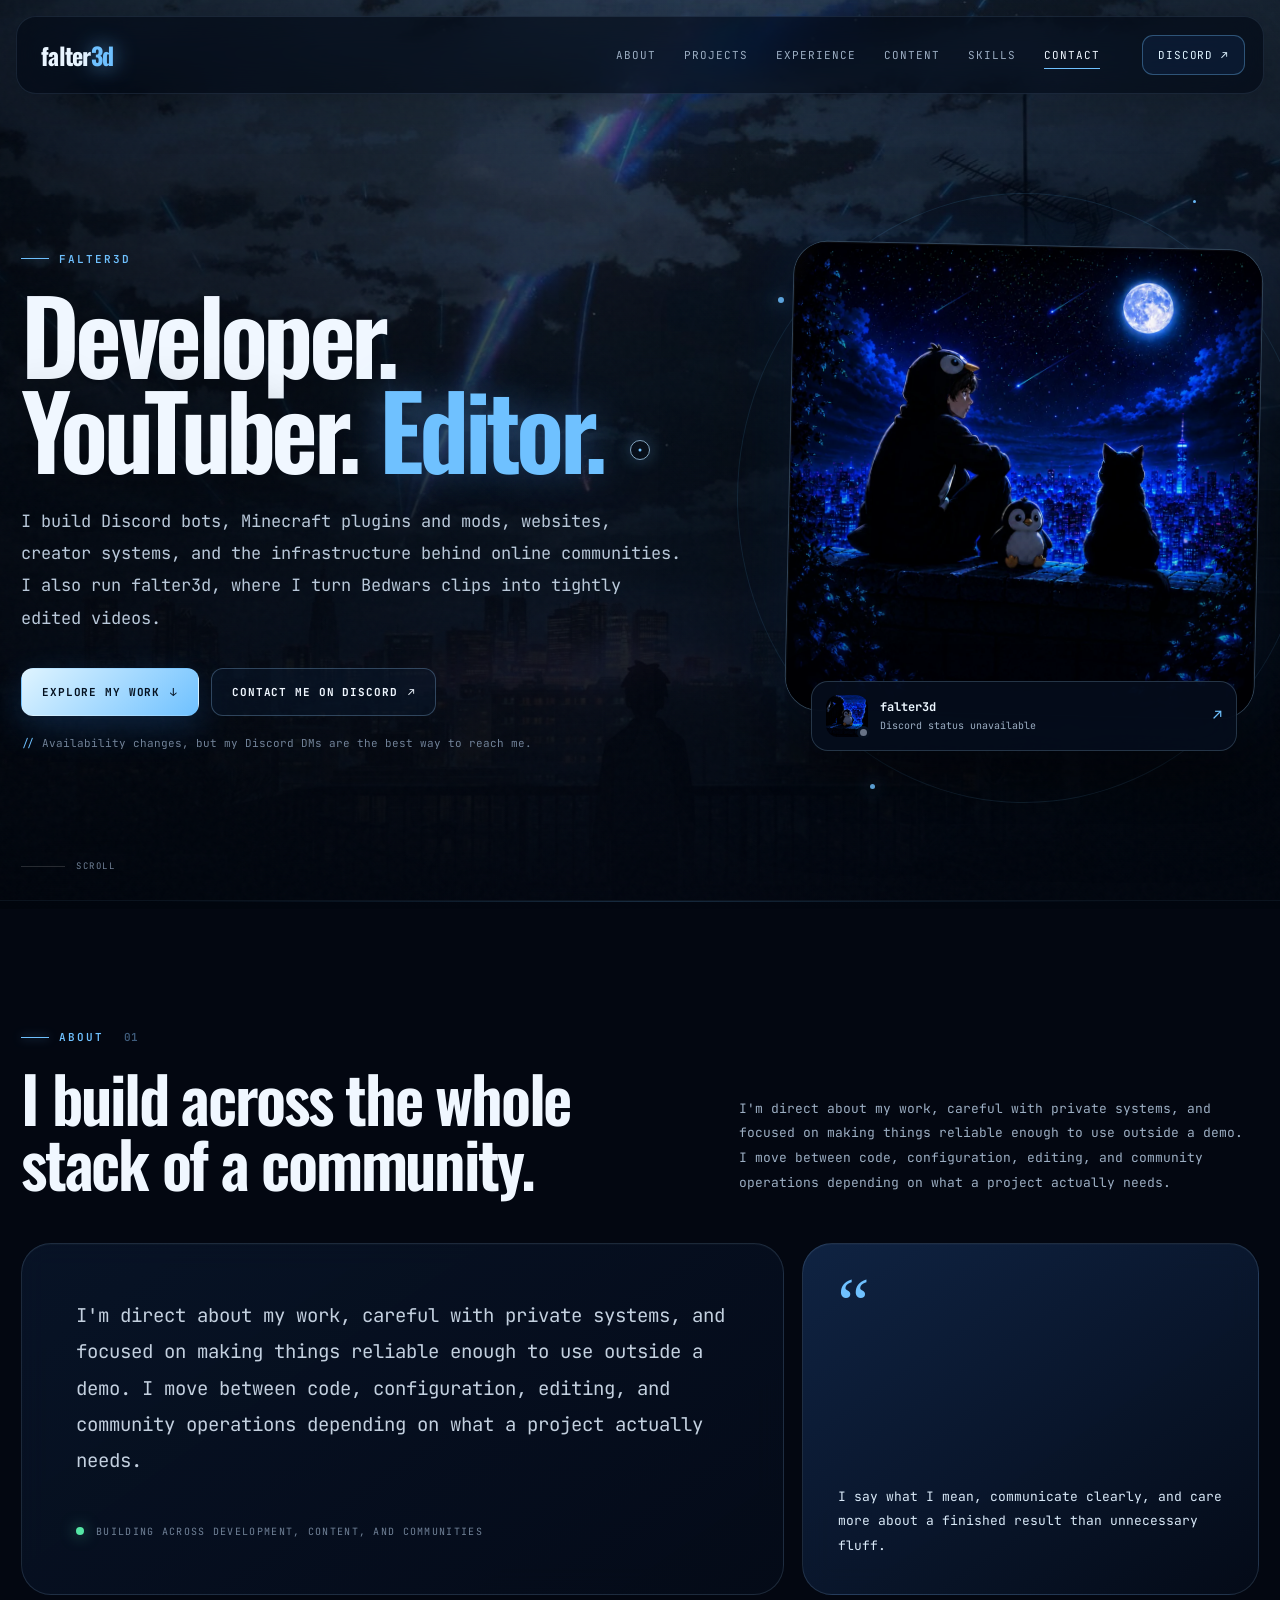
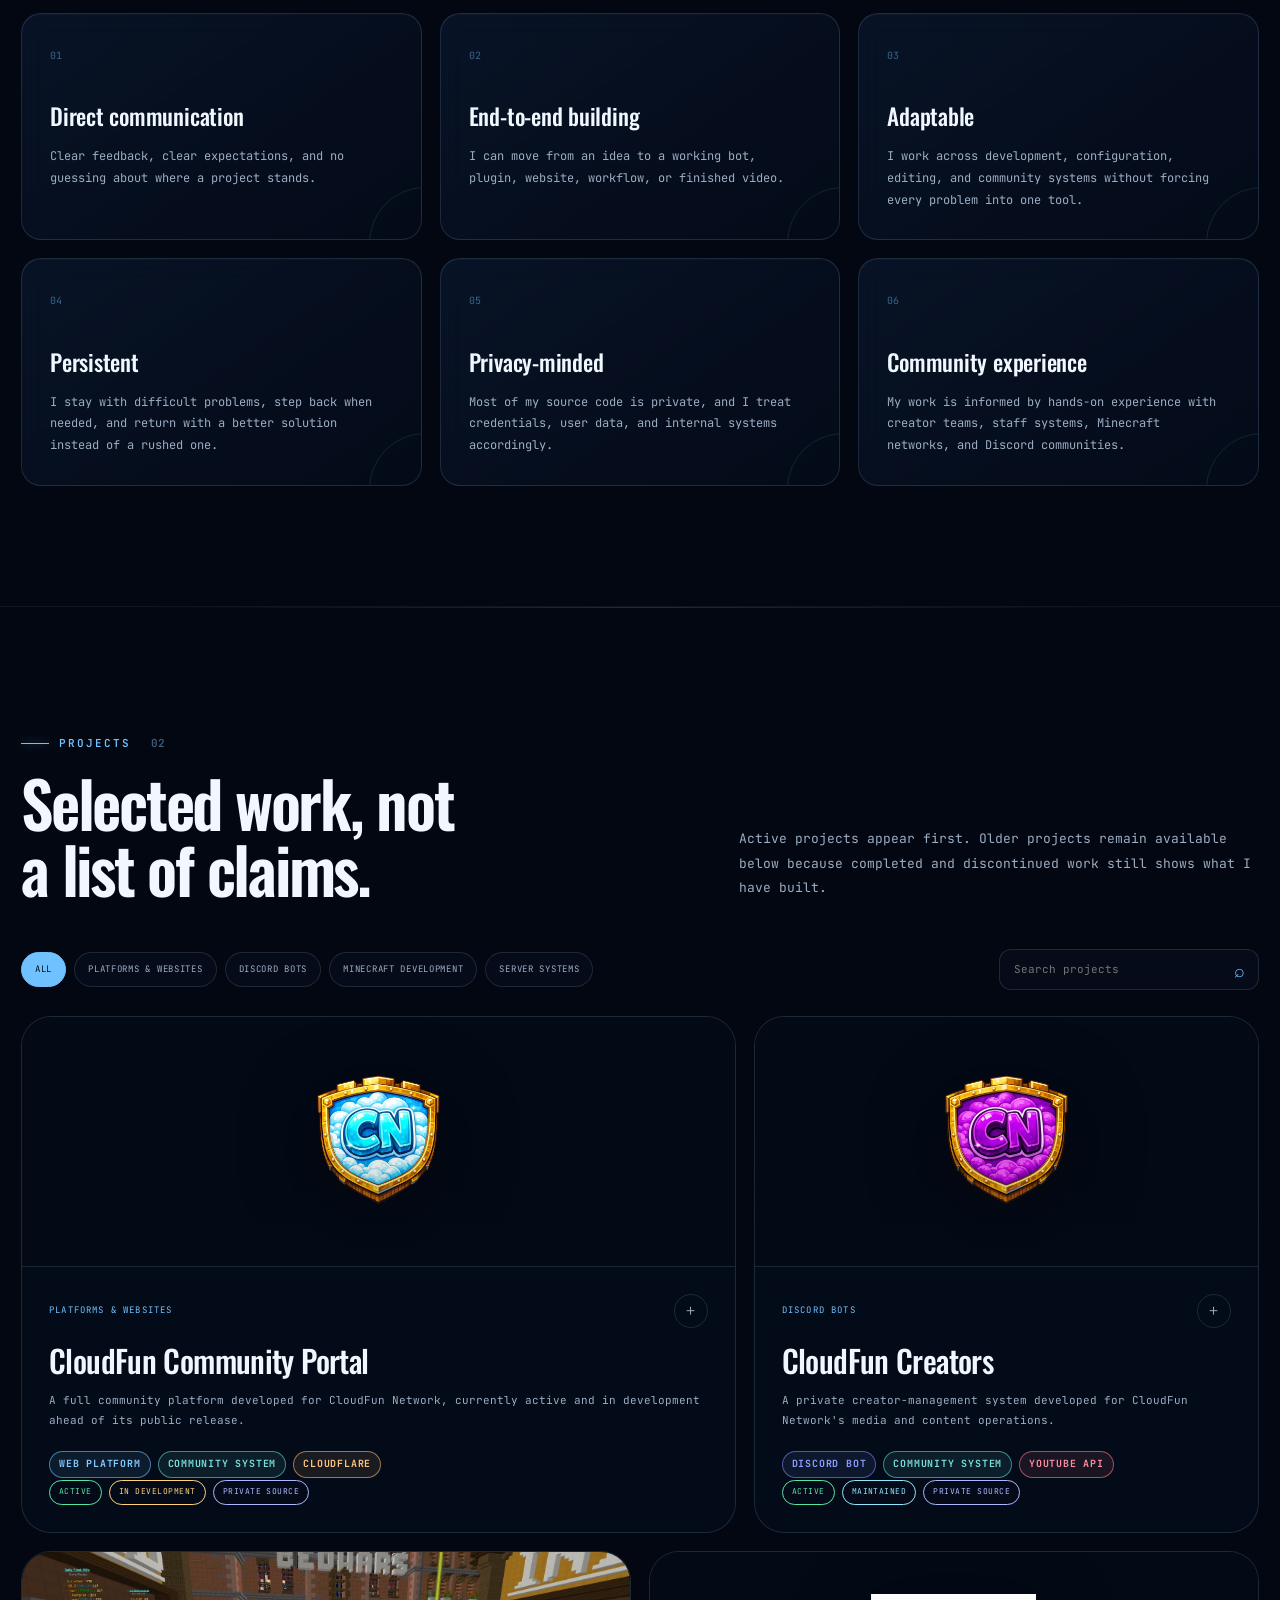
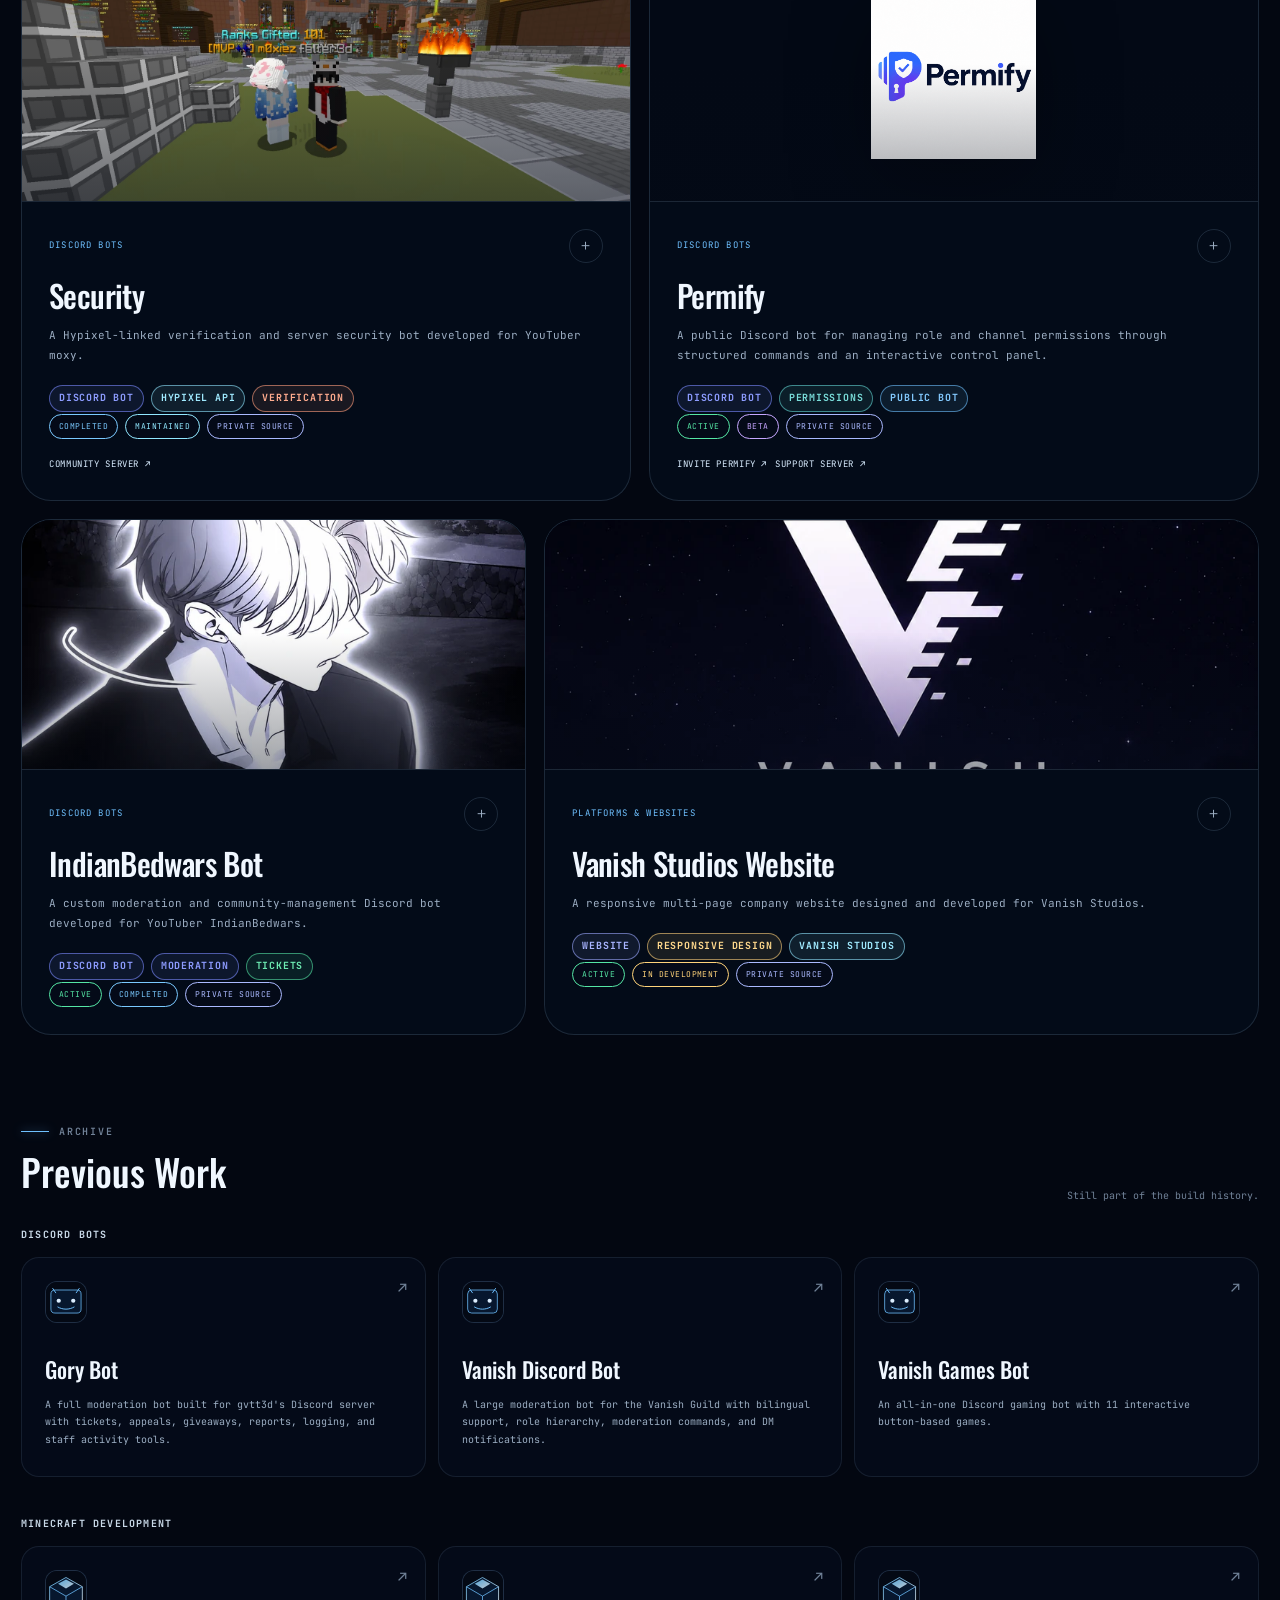
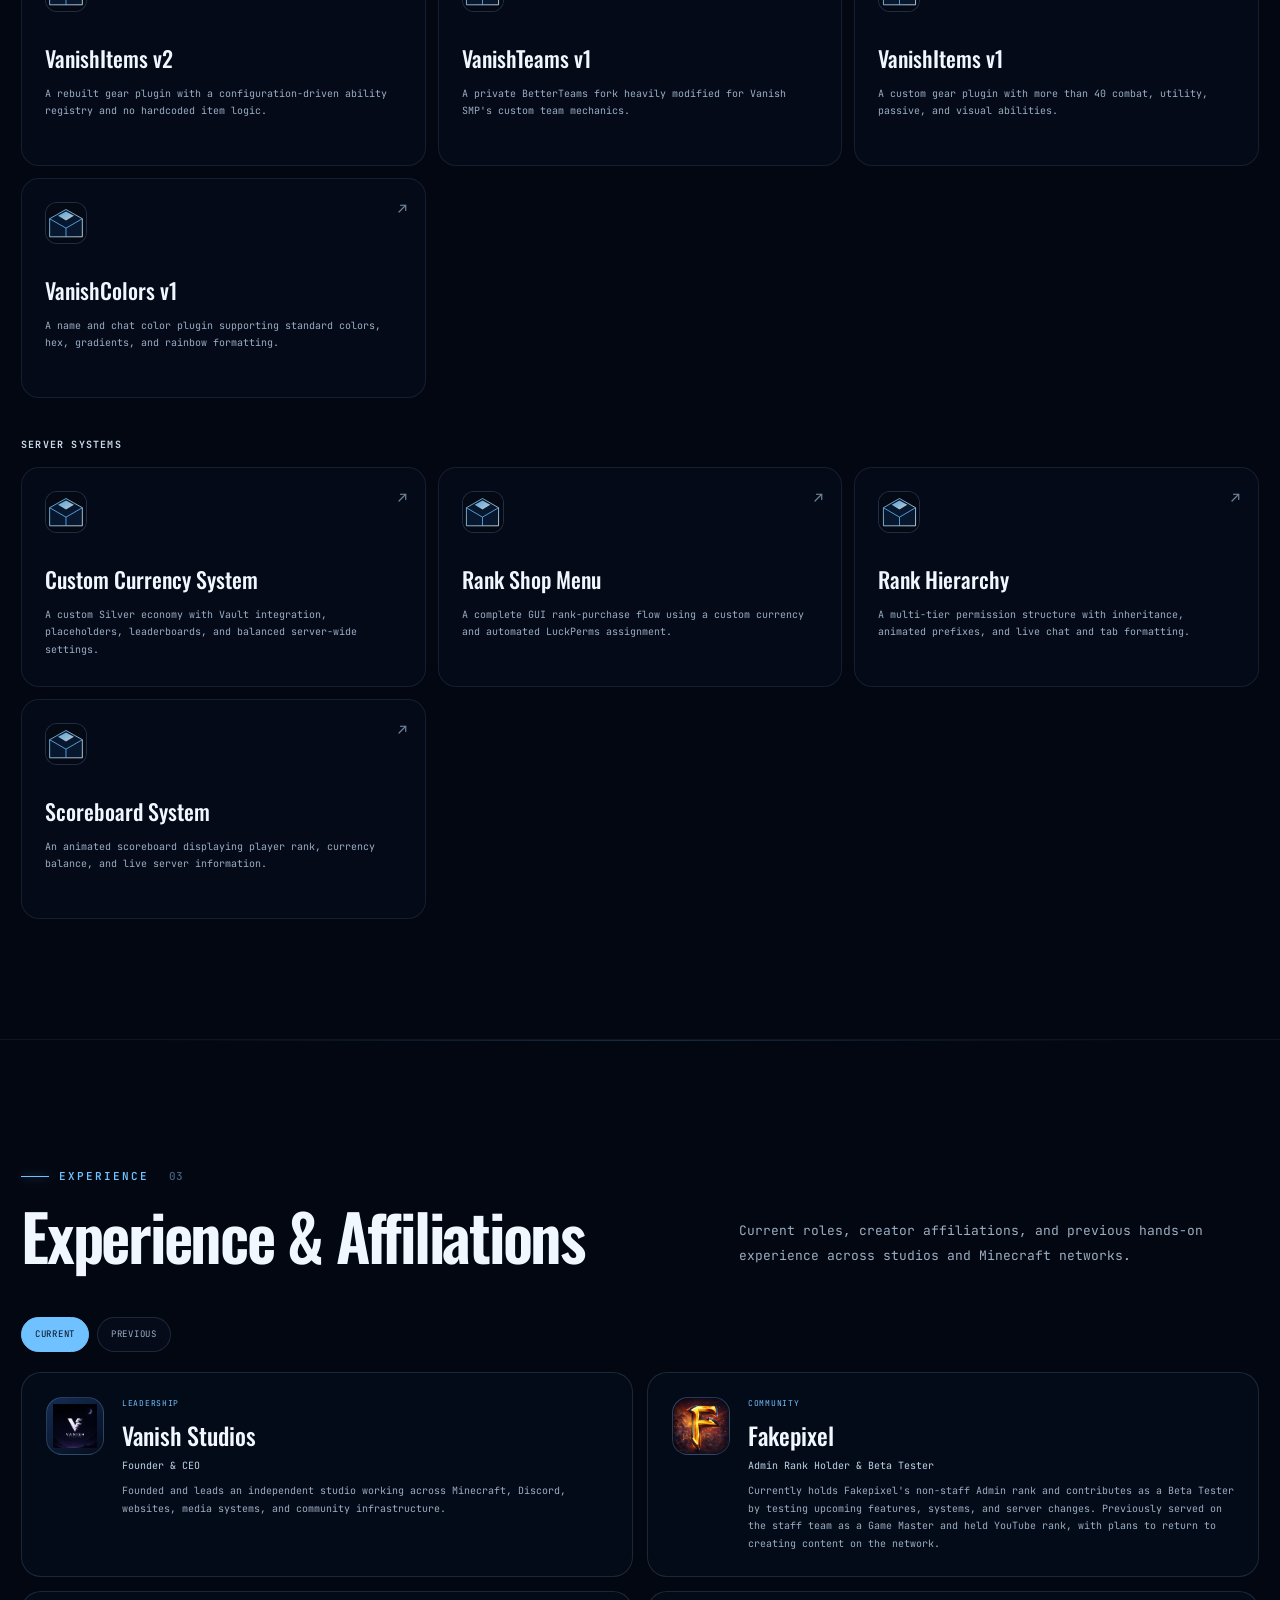
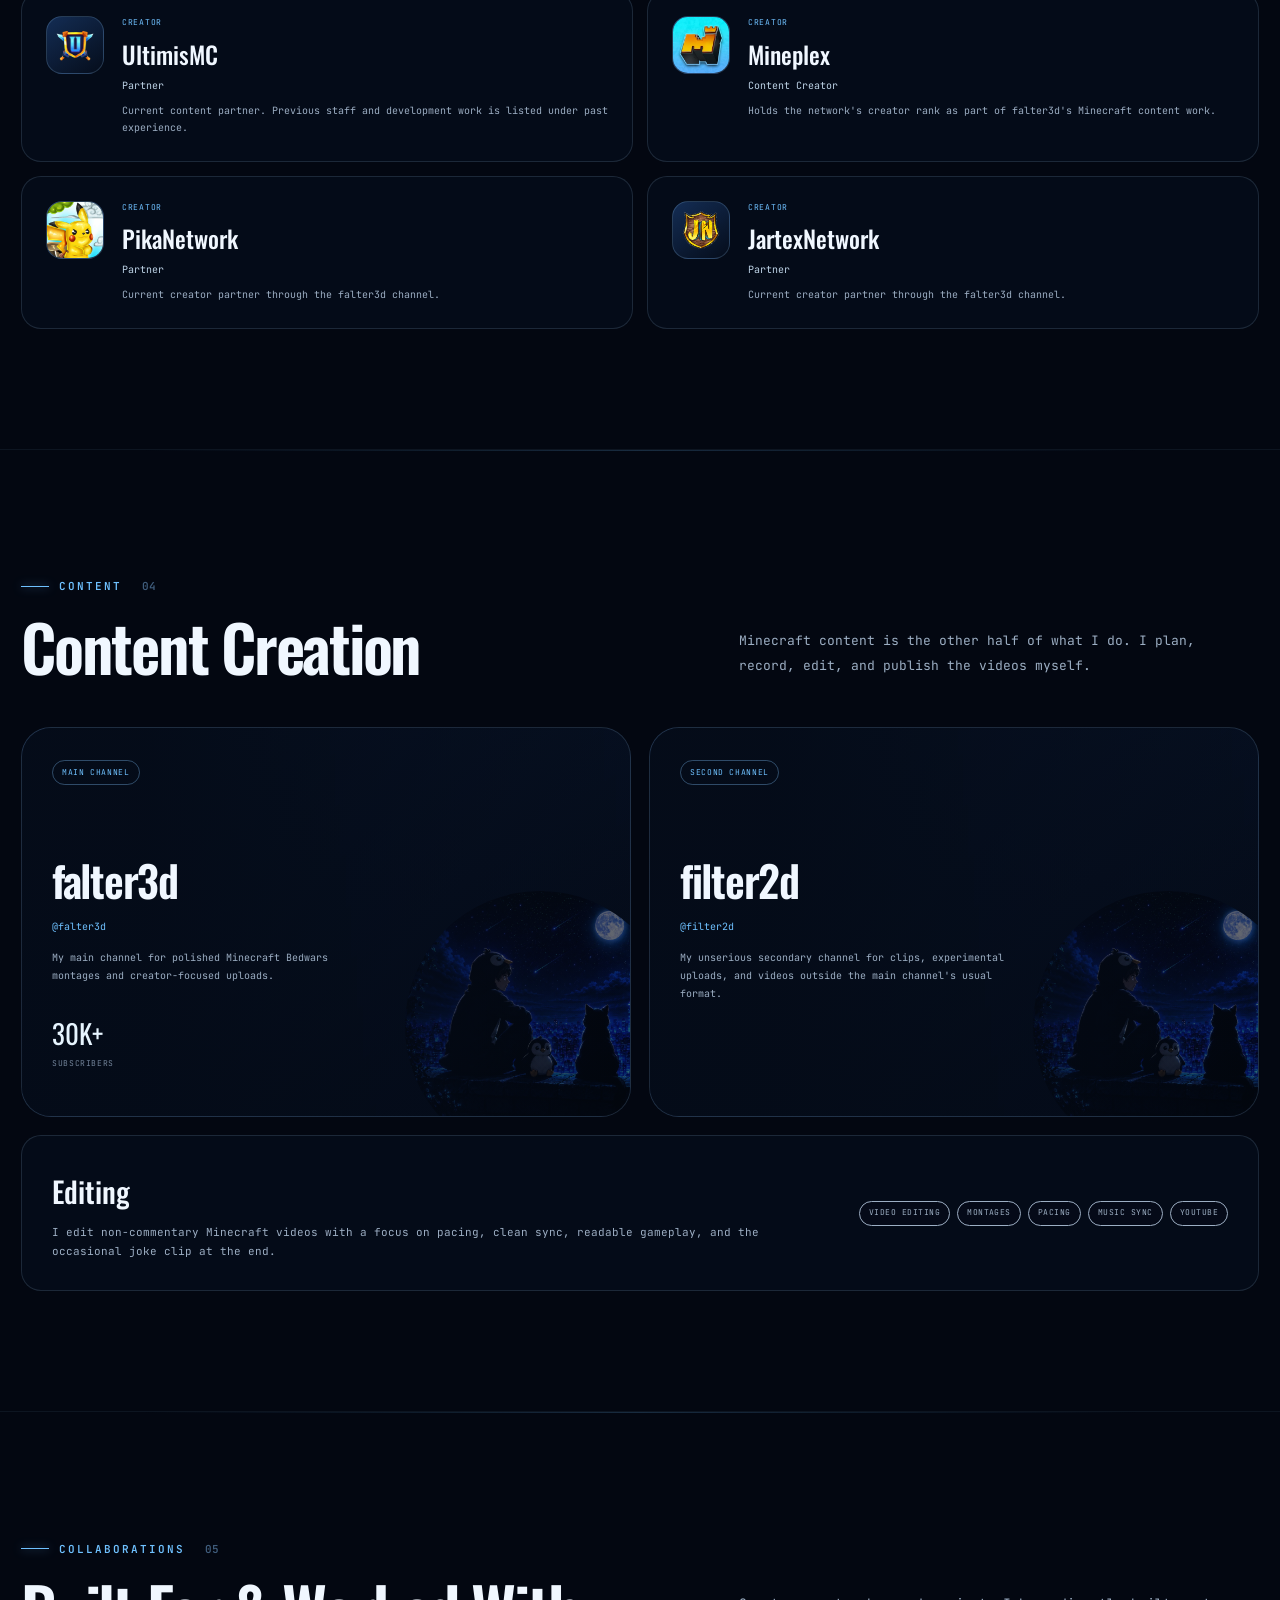
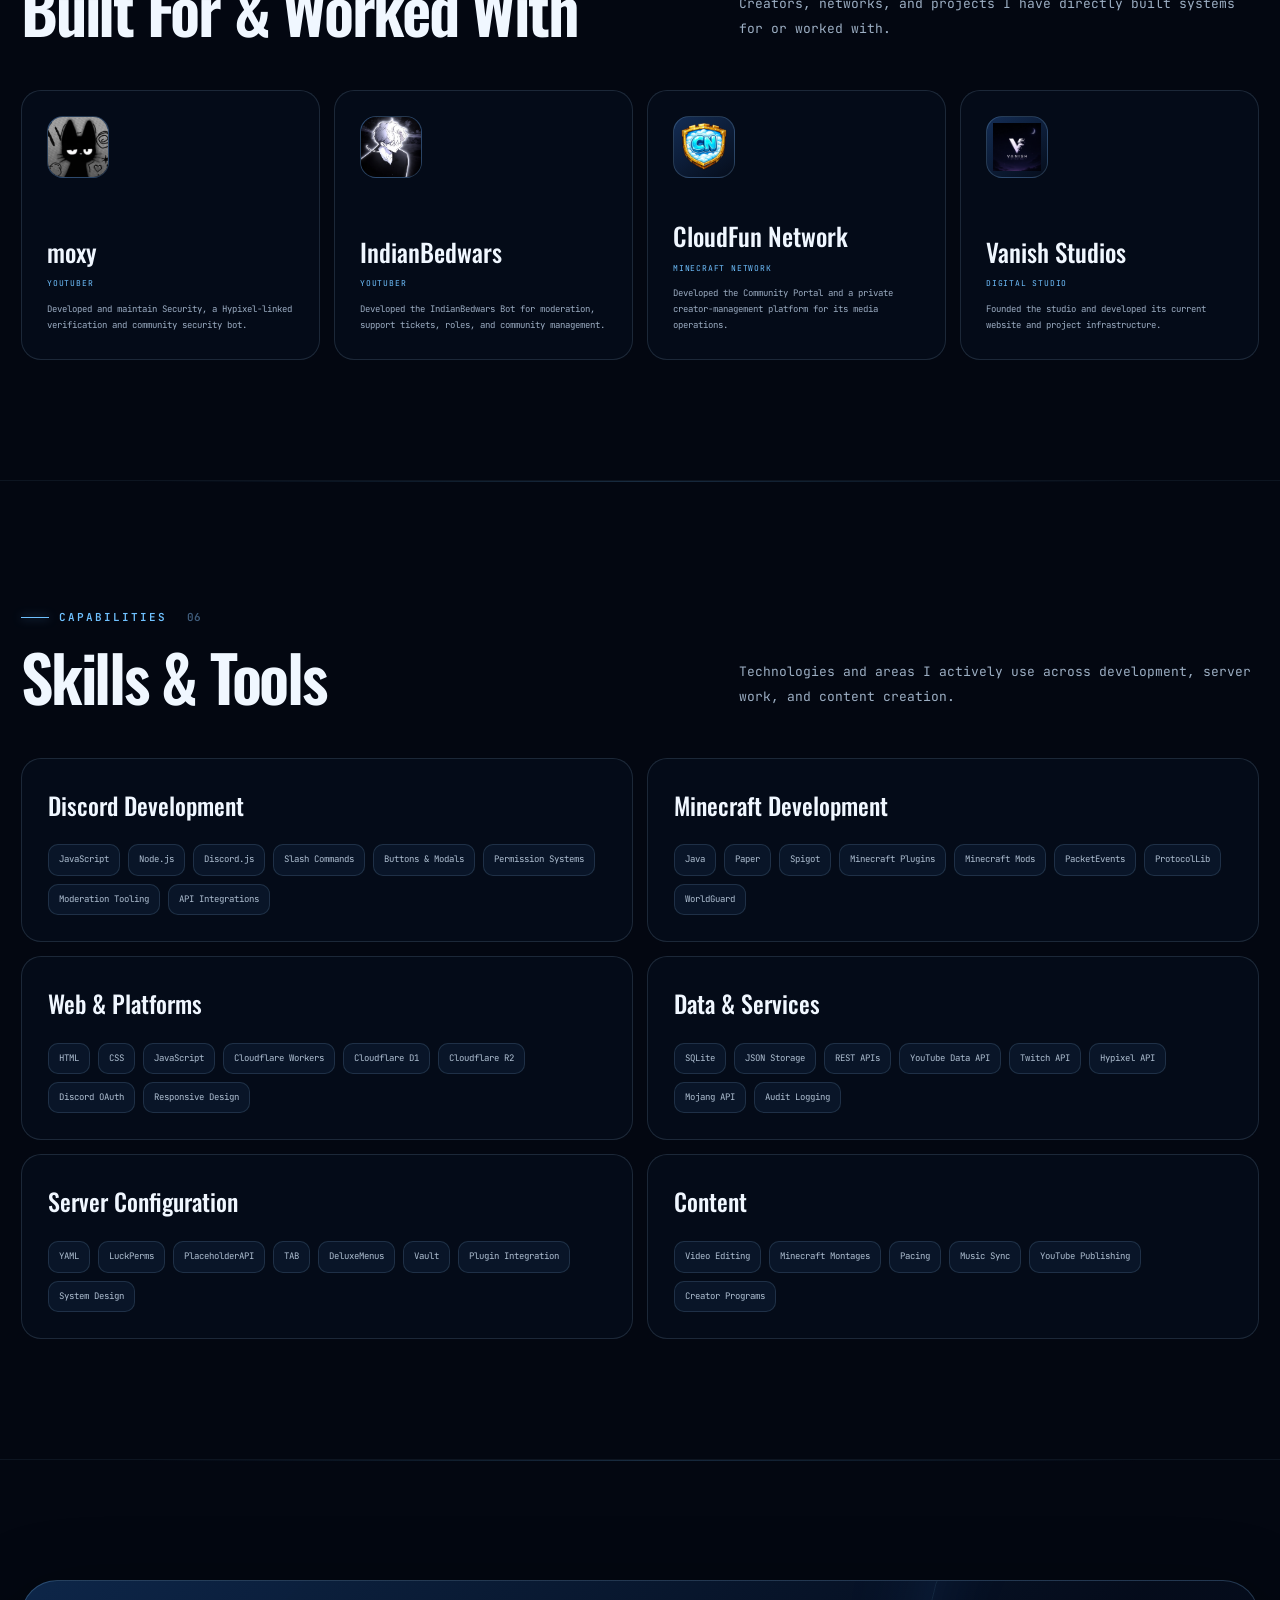
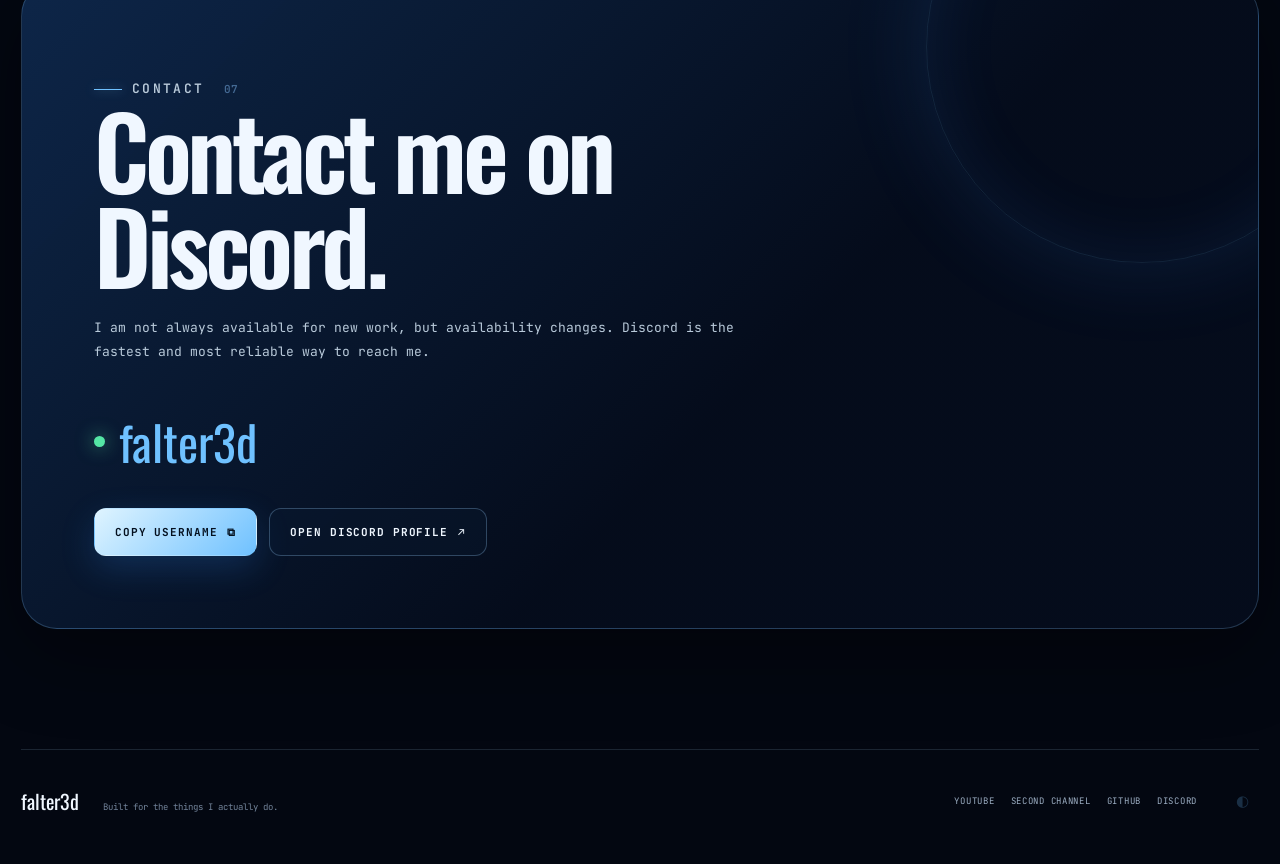
==== commit cfbd5267: "Add files via upload" ====
--- a/index.html
+++ b/index.html
@@ -22,9 +22,11 @@
   <link rel="preconnect" href="https://fonts.gstatic.com" crossorigin>
   <link href="https://fonts.googleapis.com/css2?family=JetBrains+Mono:wght@400;500;600;700&family=Oswald:wght@400;500;600;700&display=swap" rel="stylesheet">
   <link rel="stylesheet" href="assets/css/styles.css?v=20260802-7">
+  <link rel="stylesheet" href="assets/css/modal-cursor-fix.css?v=20260802-11">
   <script src="config.js?v=20260802-7"></script>
   <script defer src="assets/js/api.js?v=20260802-7"></script>
   <script defer src="assets/js/app.js?v=20260802-7"></script>
+  <script defer src="assets/js/modal-cursor-fix.js?v=20260802-11"></script>
 </head>
 <body>
   <div class="loading-screen" id="loading-screen" aria-hidden="true">
--- a/assets/css/styles.css
+++ b/assets/css/styles.css
@@ -723,3 +723,23 @@
   text-transform: uppercase;
 }
 .project-tag span { font-size: .78rem; line-height: 1; }
+/* Keep the animated custom cursor in the browser top layer.
+   The layer is re-opened after a native dialog so it stays above the modal. */
+.cursor-layer {
+  position: fixed;
+  z-index: 2147483647;
+  inset: 0;
+  width: 100vw;
+  height: 100vh;
+  max-width: none;
+  max-height: none;
+  margin: 0;
+  padding: 0;
+  overflow: visible;
+  border: 0;
+  background: transparent;
+  pointer-events: none;
+}
+.cursor-layer::backdrop { display: none; }
+.cursor-layer .custom-cursor { z-index: 1; }
+
--- a/assets/css/modal-cursor-fix.css
+++ b/assets/css/modal-cursor-fix.css
@@ -0,0 +1,114 @@
+/* Modal cursor + draggable custom scrollbar fix.
+   Loaded after styles.css so it can safely override only modal behavior. */
+
+.project-modal {
+  max-height: none;
+  overflow: visible;
+  border: 0;
+  background: transparent;
+  box-shadow: none;
+}
+
+.project-modal-shell {
+  position: relative;
+  max-height: calc(100svh - 34px);
+  overflow: visible;
+  border: 1px solid rgba(153, 210, 255, .27);
+  border-radius: 28px;
+  background: rgba(4, 10, 22, .97);
+  box-shadow: 0 35px 120px rgba(0, 0, 0, .75);
+  backdrop-filter: blur(24px);
+}
+
+.project-modal-scroll {
+  max-height: calc(100svh - 34px);
+  overflow-y: auto;
+  overflow-x: hidden;
+  border-radius: inherit;
+  scrollbar-width: none;
+  overscroll-behavior: contain;
+}
+
+.project-modal-scroll::-webkit-scrollbar {
+  width: 0;
+  height: 0;
+  display: none;
+}
+
+.project-modal .modal-close {
+  position: absolute;
+  z-index: 20;
+  top: 18px;
+  right: 18px;
+  float: none;
+  margin: 0;
+}
+
+.modal-scrollbar {
+  position: absolute;
+  z-index: 18;
+  top: 76px;
+  right: 7px;
+  bottom: 18px;
+  width: 10px;
+  border-radius: 999px;
+  background: rgba(111, 193, 255, .08);
+  pointer-events: auto;
+  touch-action: none;
+}
+
+.modal-scrollbar.is-hidden {
+  display: none;
+}
+
+.modal-scrollbar-thumb {
+  position: absolute;
+  top: 0;
+  left: 2px;
+  width: 6px;
+  min-height: 48px;
+  border-radius: 999px;
+  background: linear-gradient(180deg, rgba(142, 211, 255, .95), rgba(82, 154, 222, .9));
+  box-shadow: 0 0 16px rgba(111, 193, 255, .25);
+  transition: width .16s ease, left .16s ease, background .16s ease;
+  touch-action: none;
+  user-select: none;
+}
+
+.modal-scrollbar:hover .modal-scrollbar-thumb,
+.modal-scrollbar-thumb.is-dragging {
+  left: 1px;
+  width: 8px;
+  background: linear-gradient(180deg, #a9ddff, #68baff);
+}
+
+.cursor-top-layer {
+  position: fixed;
+  z-index: 2147483647;
+  inset: 0;
+  width: 100vw;
+  height: 100vh;
+  max-width: none;
+  max-height: none;
+  margin: 0;
+  padding: 0;
+  overflow: visible;
+  border: 0;
+  background: transparent;
+  pointer-events: none;
+}
+
+.cursor-top-layer::backdrop {
+  display: none;
+}
+
+.cursor-top-layer .custom-cursor {
+  z-index: 1;
+}
+
+@media (pointer: fine) {
+  body.cursor-enabled,
+  body.cursor-enabled * {
+    cursor: none !important;
+  }
+}
